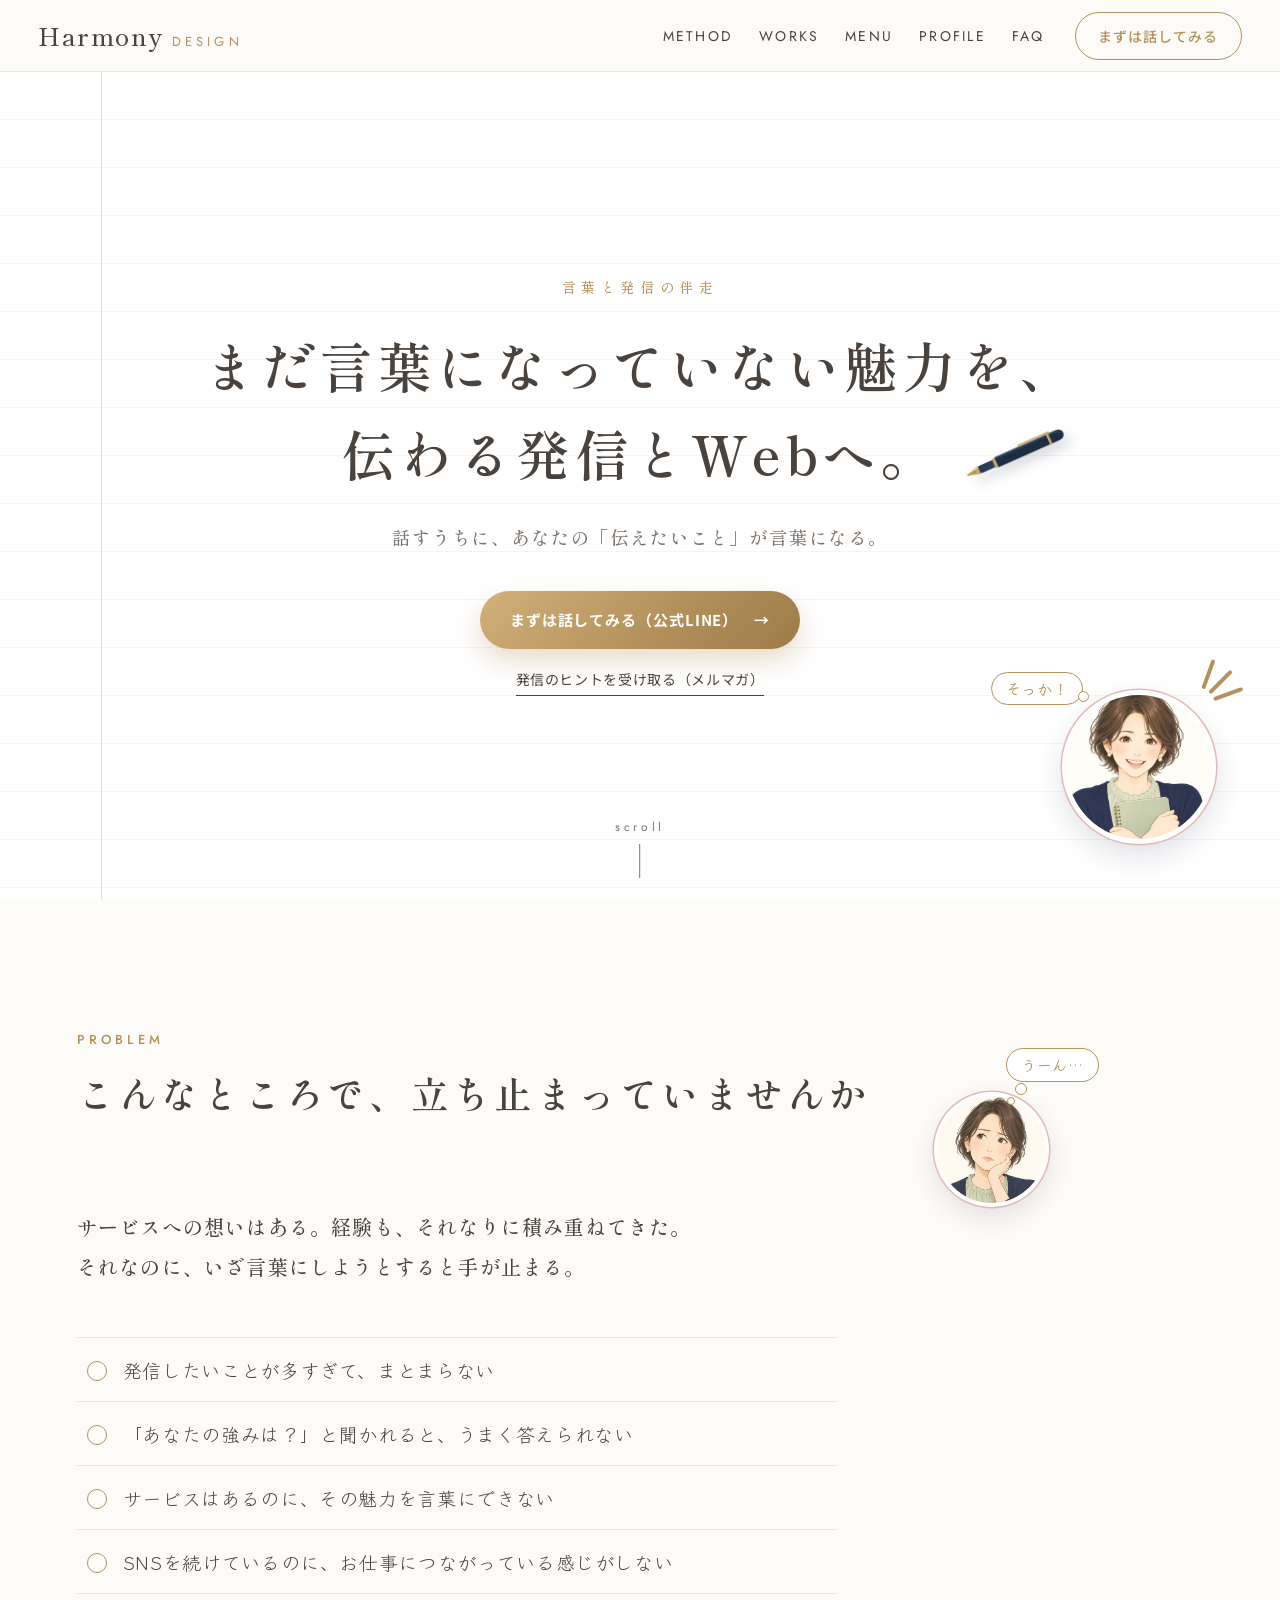
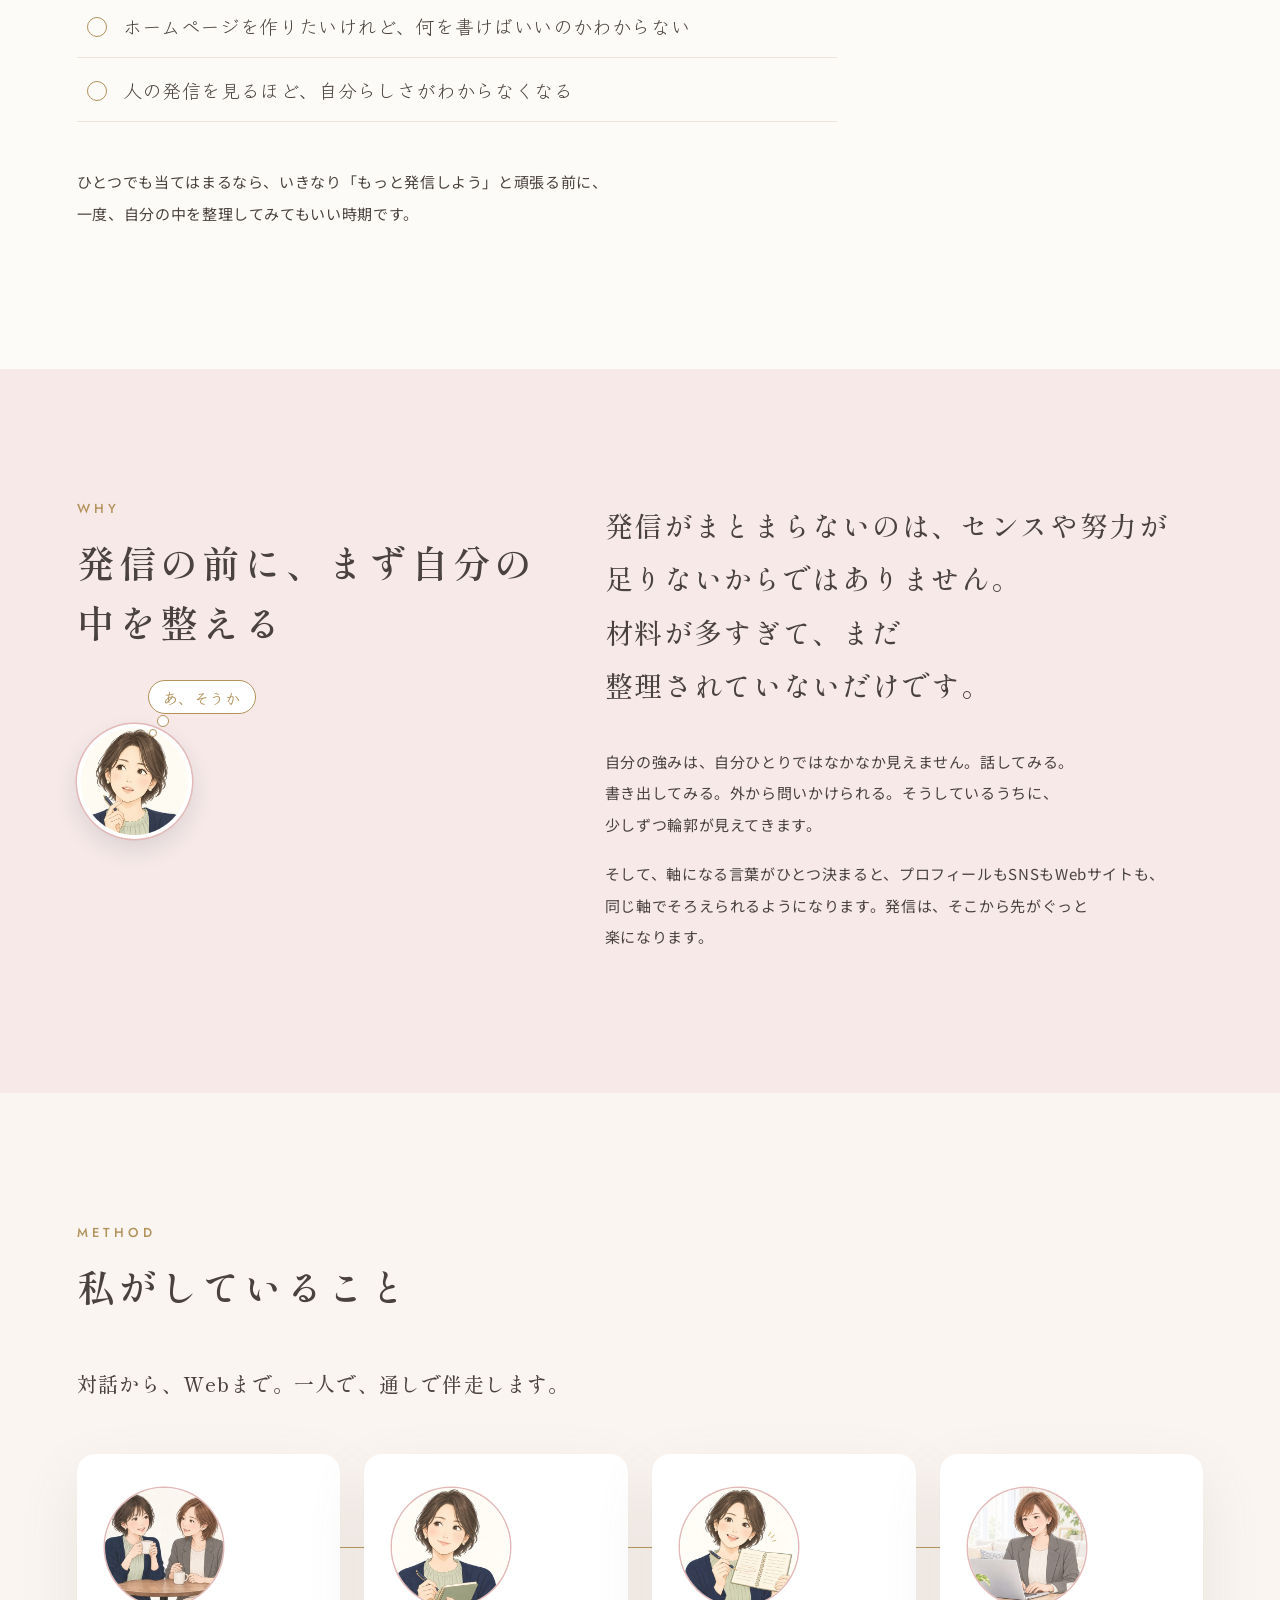
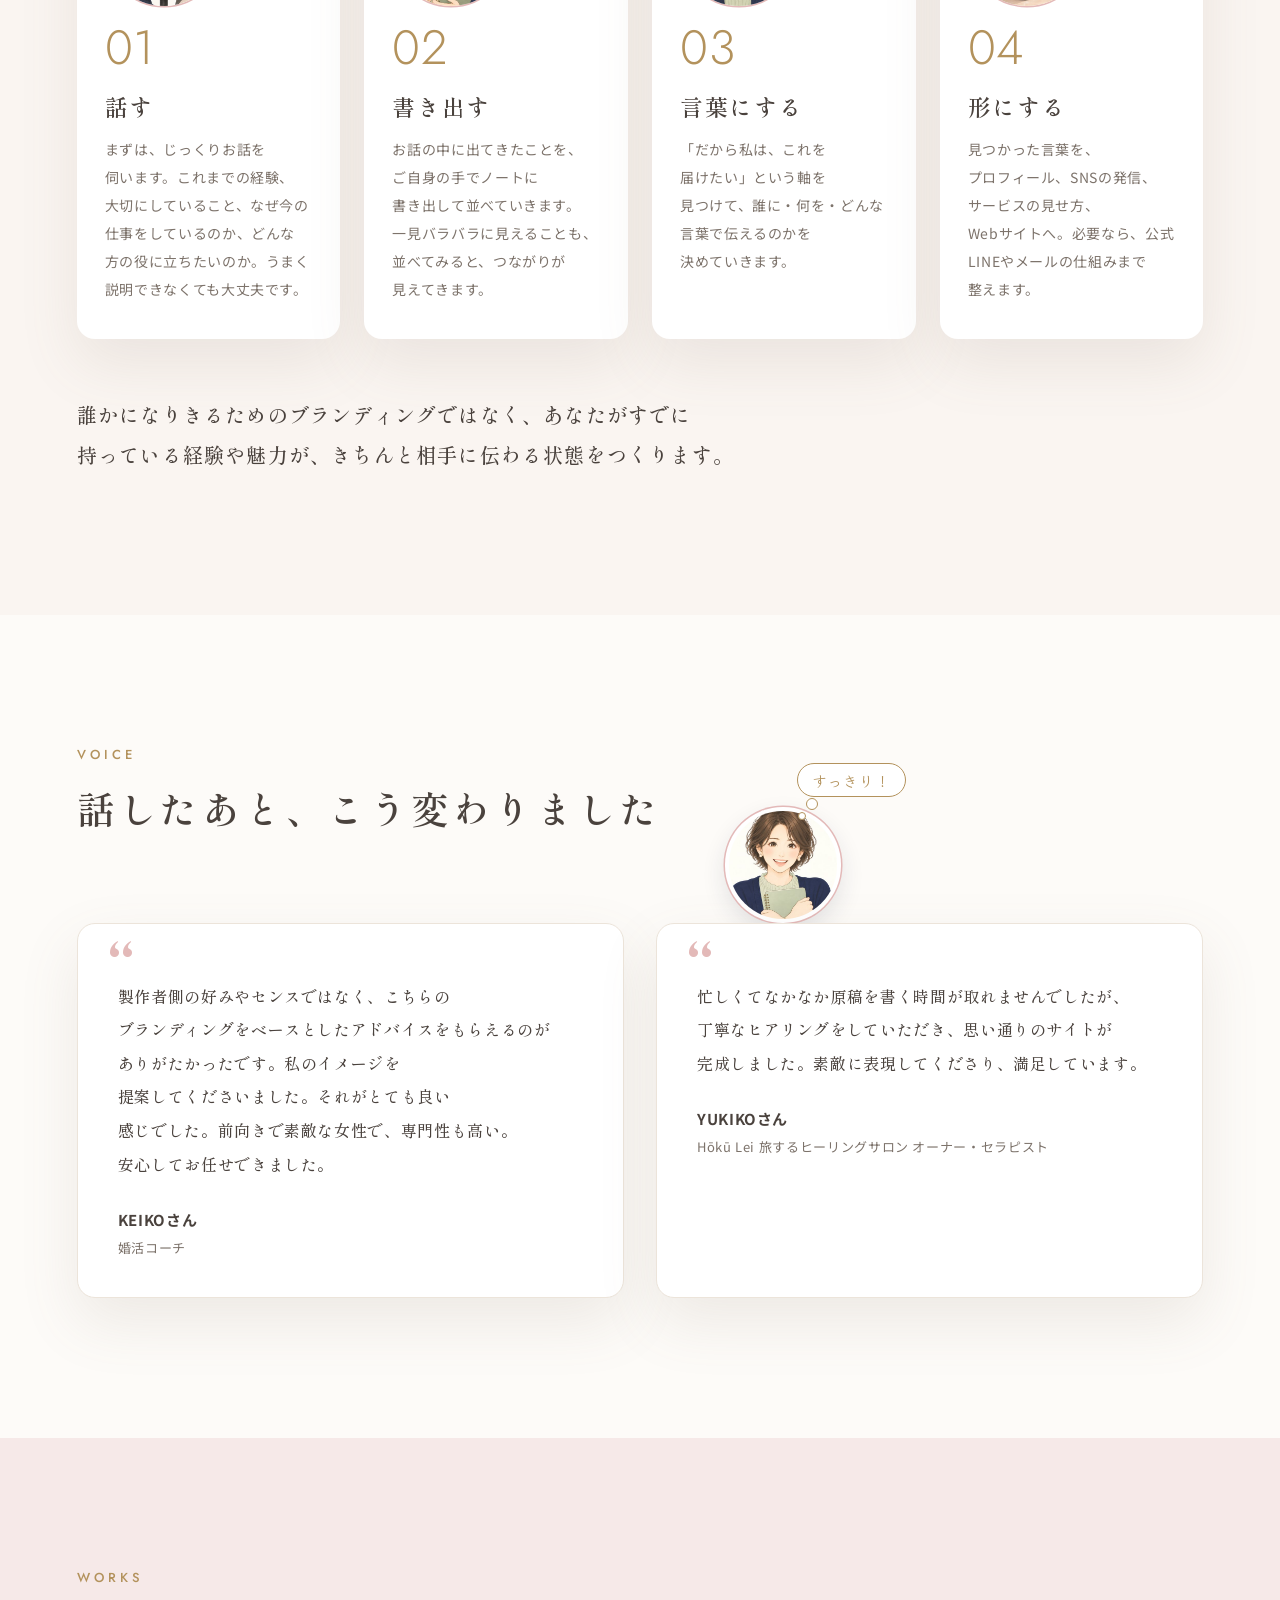
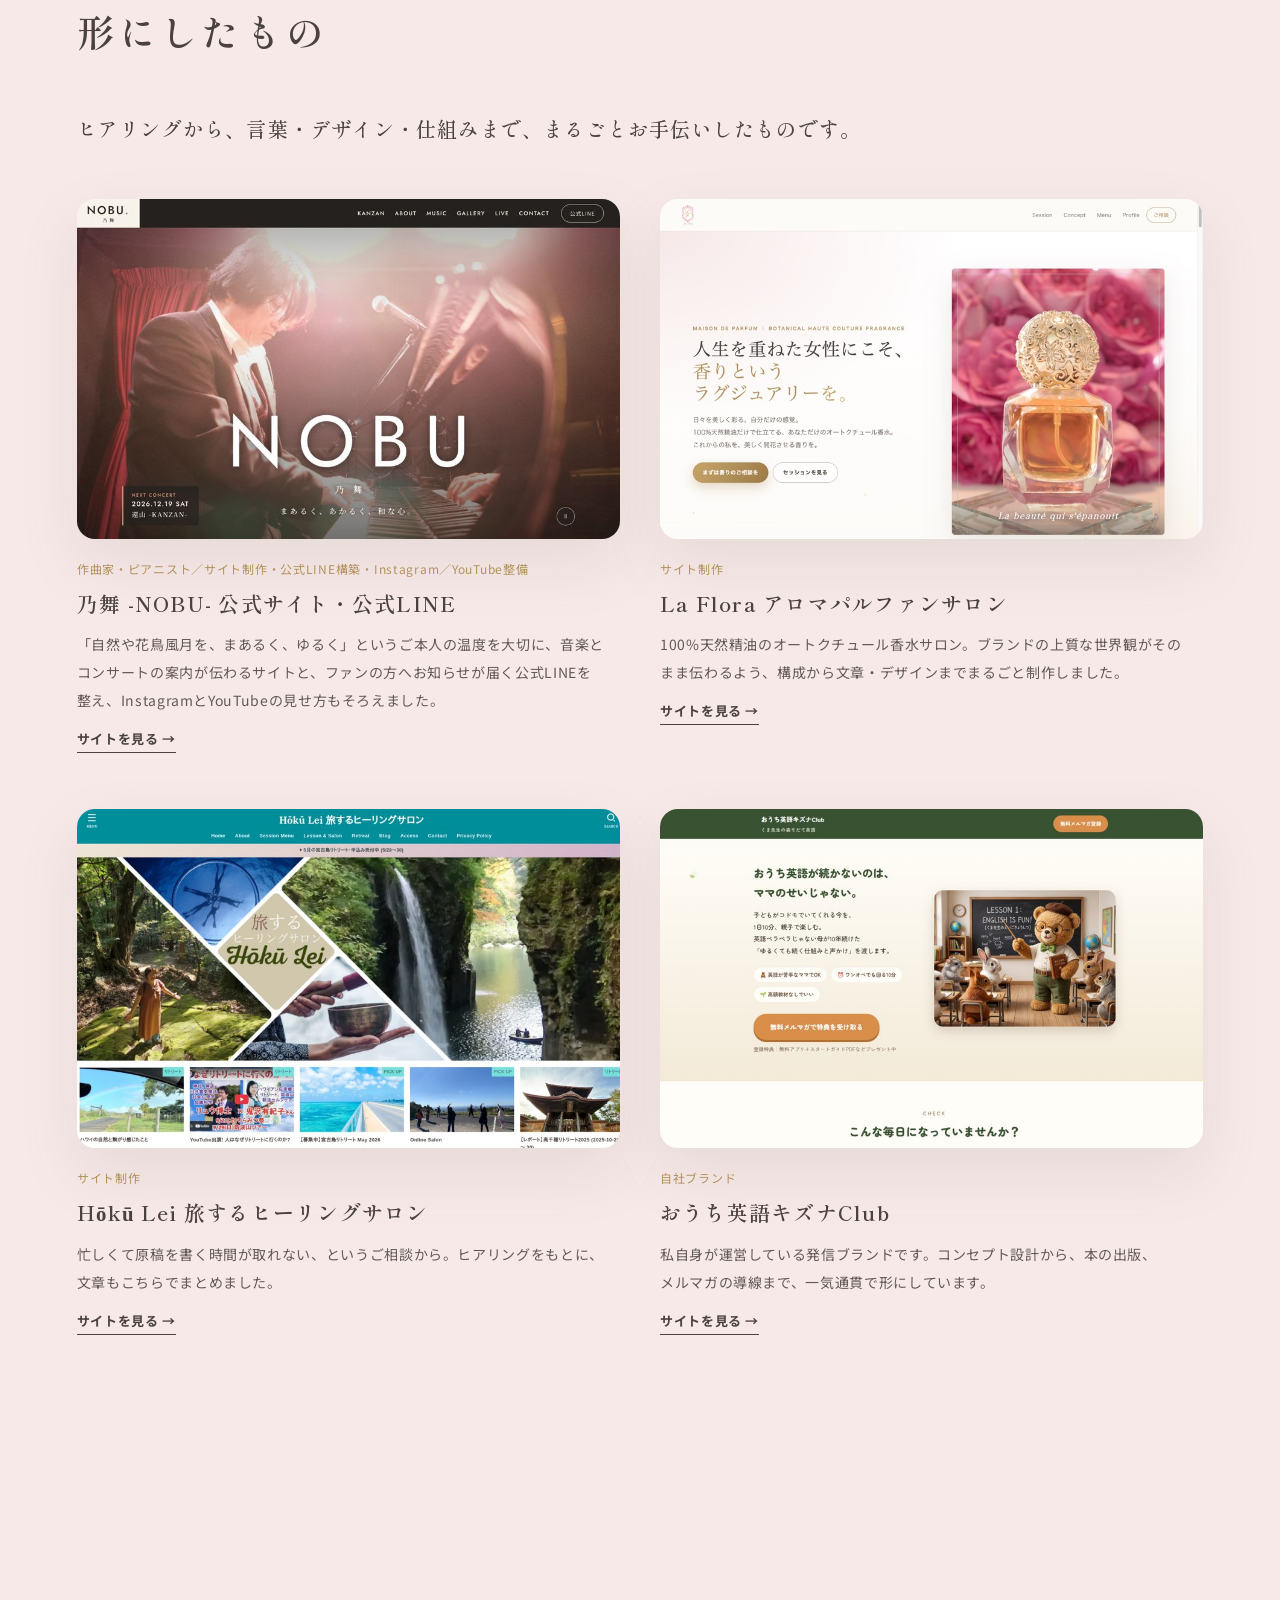
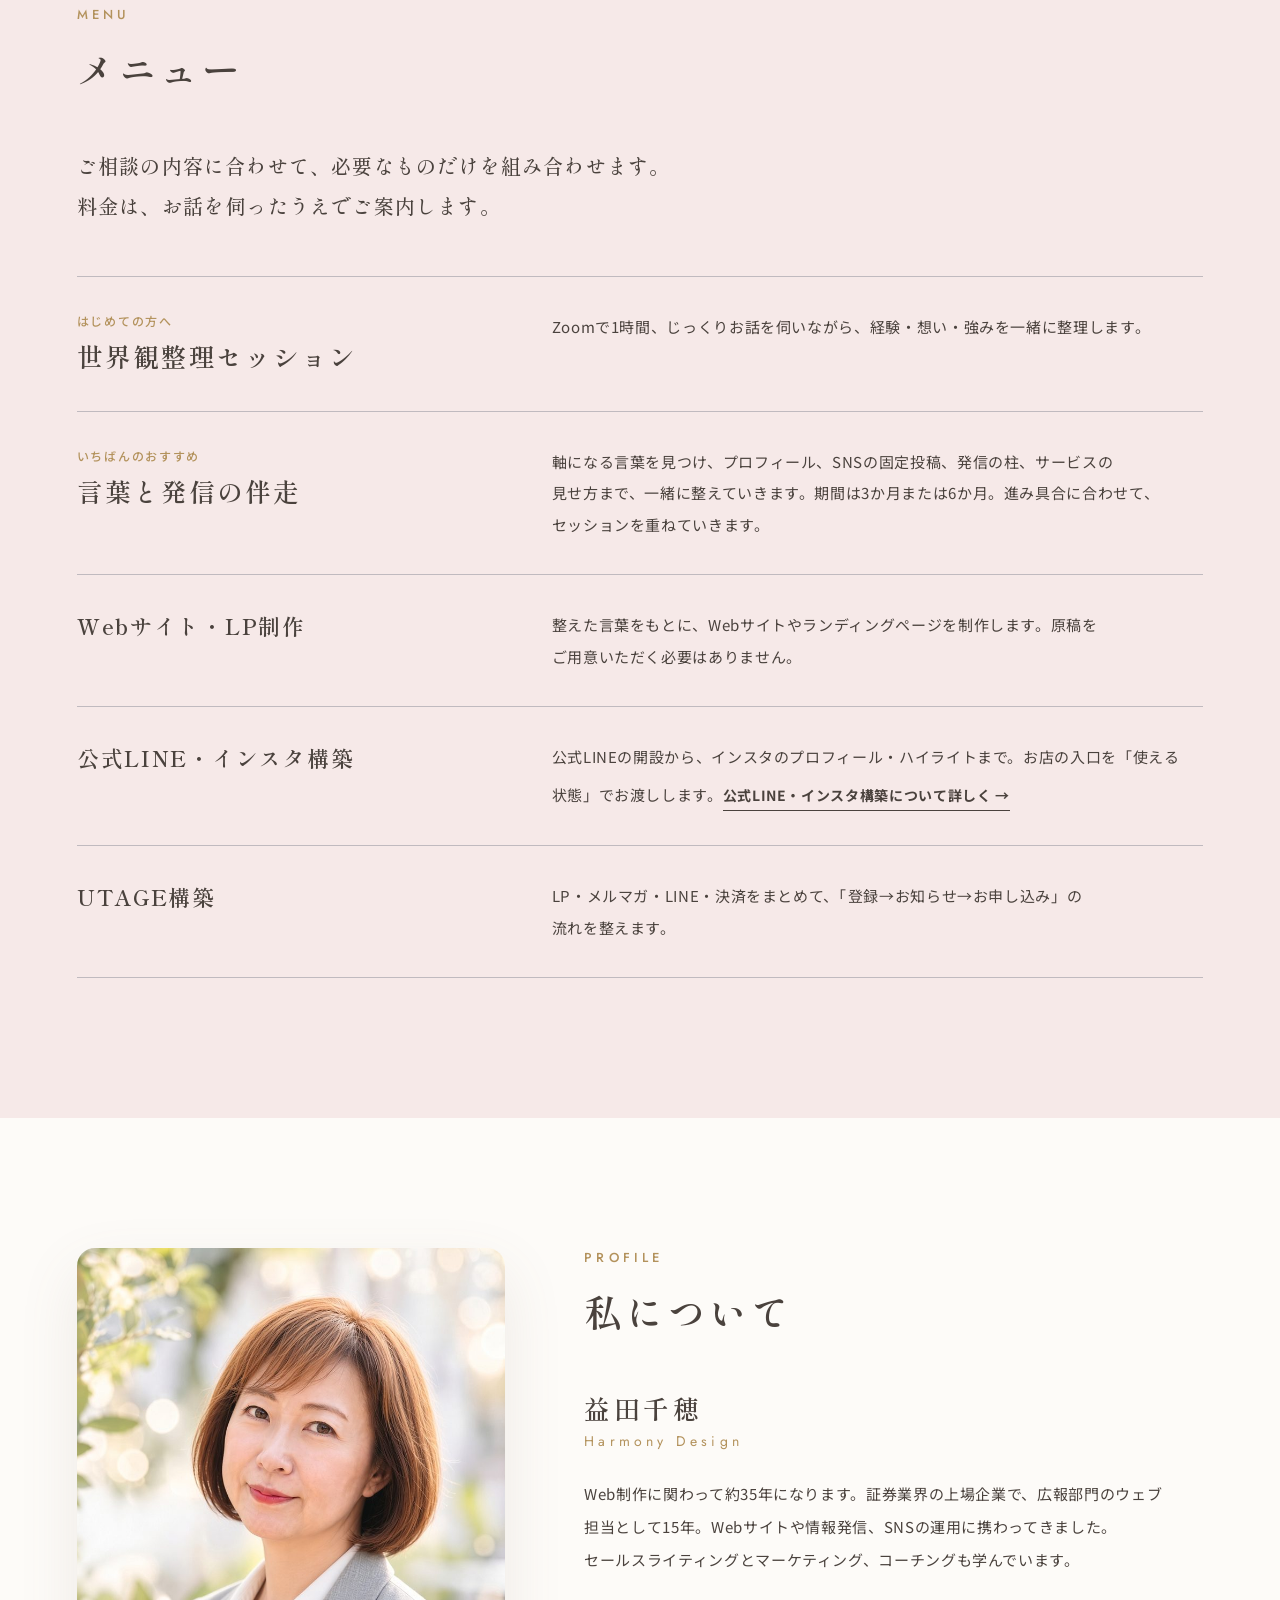
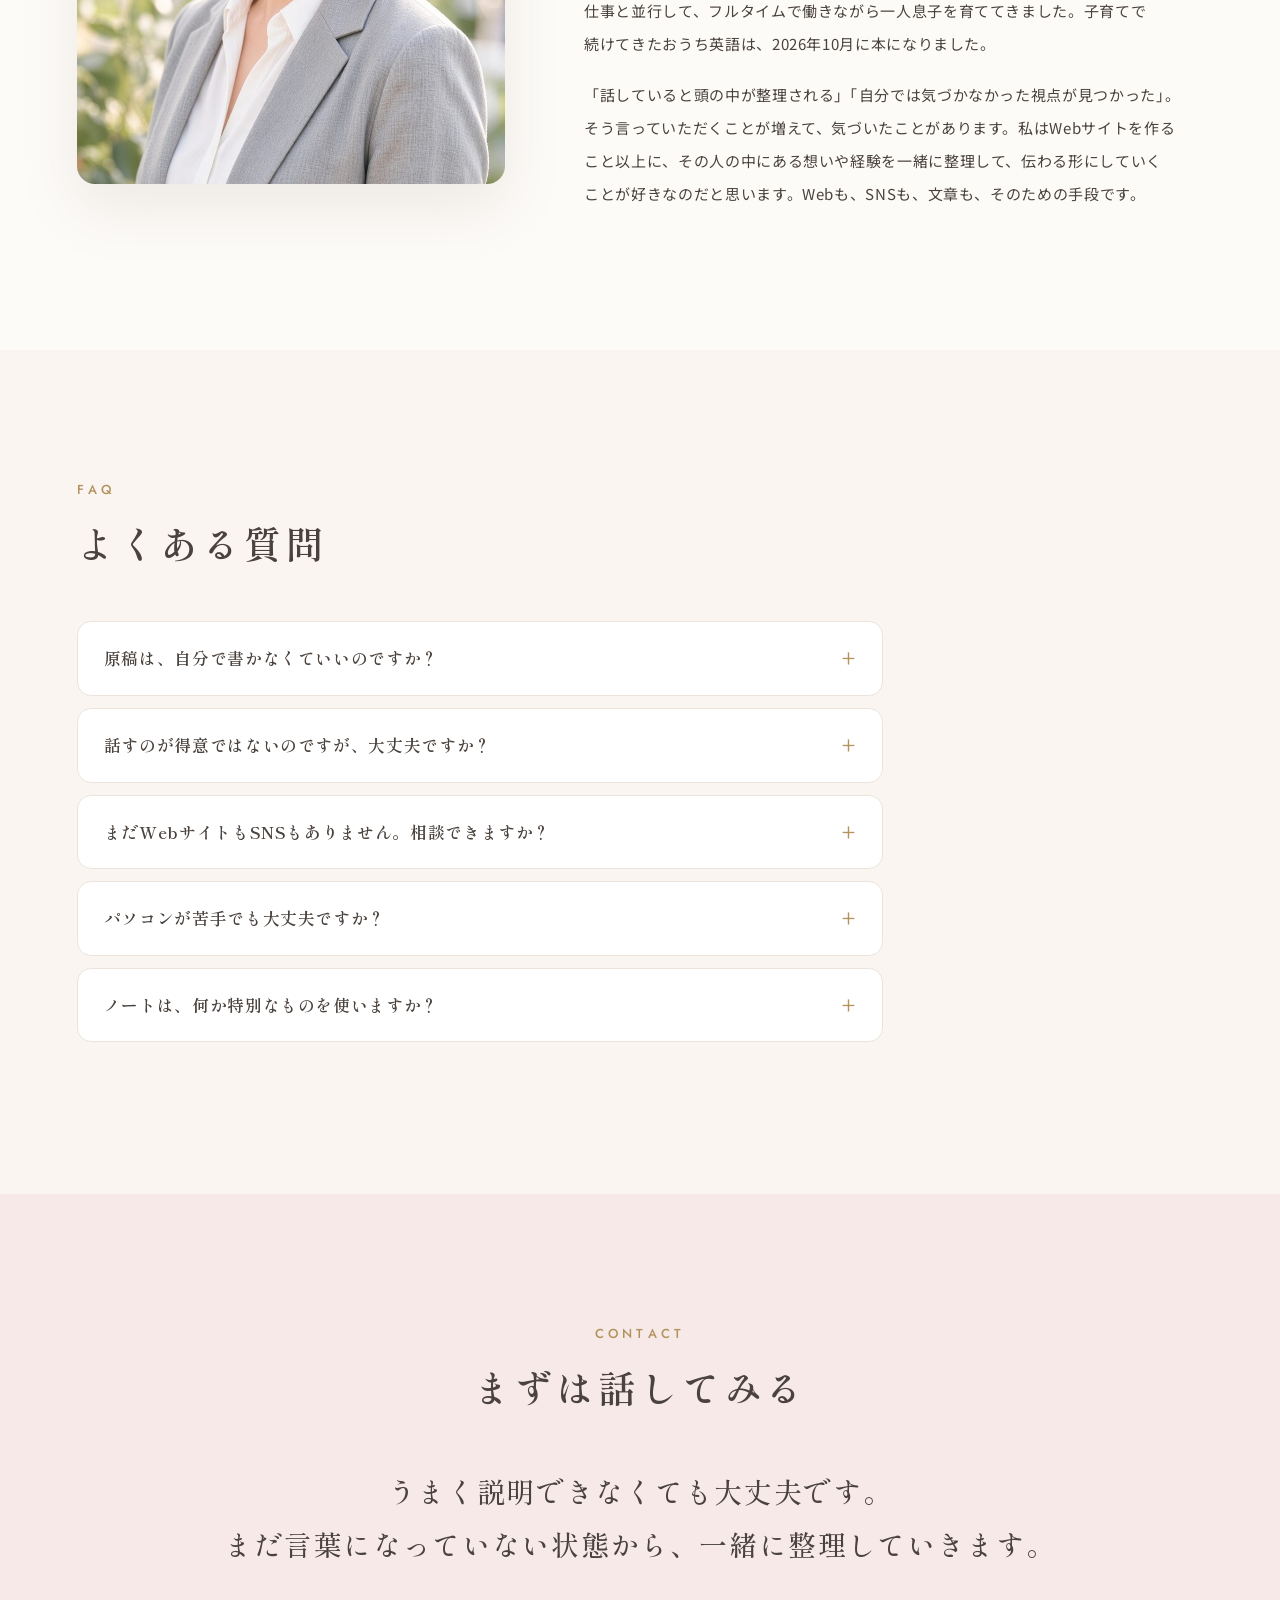
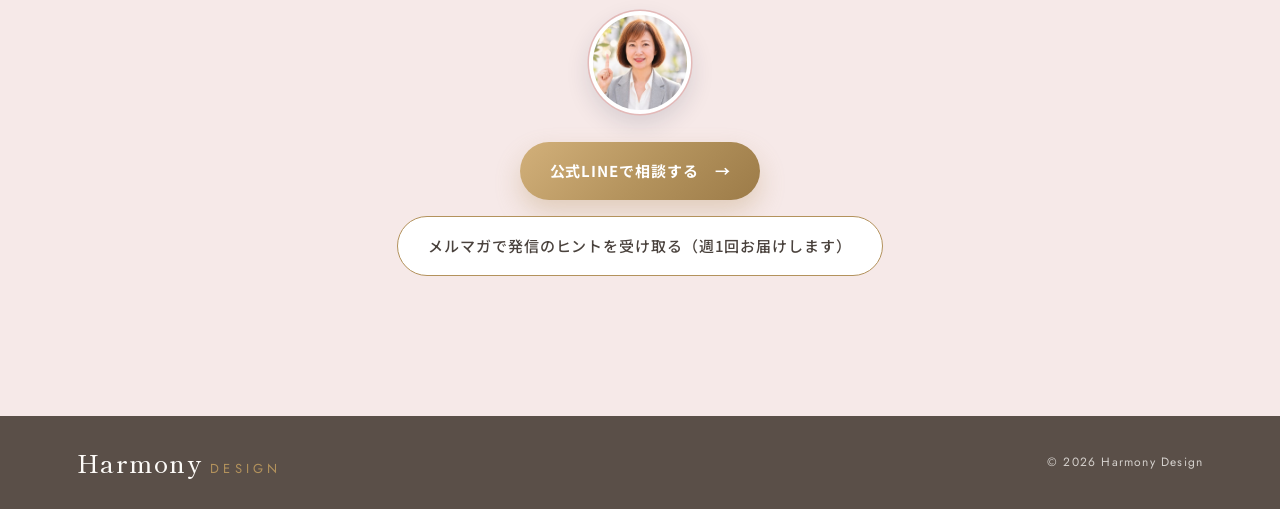
==== index.html @ c0e70e4e "「原稿は書かなくて大丈夫」を強みとして追加、医療の一文を削除、トップのメニュー表記を公式LINE・インスタ構築に Co-Authored-By: Claude Opus 5.5 <noreply@an" ====
<!doctype html>
<html lang="ja">
<head>
  <meta charset="utf-8">
  <meta name="viewport" content="width=device-width, initial-scale=1">
  <meta name="theme-color" content="#1f2d44">
  <title>Harmony Design｜まだ言葉になっていない魅力を、伝わる発信とWebへ。</title>
  <meta name="description" content="女性の個人事業主のための、言葉と発信の伴走。対話とノートで経験や想いを整理し、プロフィール・SNS・Webサイトまで、伝わる形に整えます。">
  <meta property="og:title" content="Harmony Design｜まだ言葉になっていない魅力を、伝わる発信とWebへ。">
  <meta property="og:description" content="女性の個人事業主のための、言葉と発信の伴走。対話とノートで経験や想いを整理し、プロフィール・SNS・Webサイトまで、伝わる形に整えます。">
  <meta property="og:type" content="website">
  <link rel="preconnect" href="https://fonts.googleapis.com">
  <link rel="preconnect" href="https://fonts.gstatic.com" crossorigin>
  <link rel="stylesheet" href="https://fonts.googleapis.com/css2?family=Jost:wght@300;400;500&family=Shippori+Mincho:wght@500;600&family=Klee+One:wght@400;600&family=Noto+Sans+JP:wght@400;500;700&display=swap">
  <link rel="stylesheet" href="style.css?v=20261118soft2f">
  <script>document.documentElement.classList.add('js')</script>
  <script src="site.js?v=20261118soft2f" defer></script>
</head>
<body>
  <a class="skip-link" href="#main">本文へ移動</a>

  <header class="header">
    <a class="logo" href="#" aria-label="Harmony Design トップへ"><span class="logo-main">Harmony</span><span class="logo-sub">Design</span></a>
    <nav class="nav" aria-label="メインナビゲーション">
      <a href="#method">METHOD</a><a href="#works">WORKS</a><a href="#menu">MENU</a><a href="#profile">PROFILE</a><a href="#faq">FAQ</a>
    </nav>
    <a class="header-cta" href="https://lin.ee/rEQQALw" target="_blank" rel="noopener noreferrer">まずは話してみる</a>
  </header>

  <main id="main">
    <!-- 1. トップ：散らばった言葉が、1行に整う -->
    <section class="hero" id="hero" aria-labelledby="hero-title">
      <div class="hero-stage">
        <div class="hero-paper" aria-hidden="true"></div>
        <ul class="scatter" aria-hidden="true">
          <li style="--x:-27;--y:-24;--r:-6;--mx:-12;--my:-24;--d:0"><span class="bub">私の強みって、何だろう</span></li>
          <li style="--x:25;--y:-28;--r:5;--mx:12;--my:-12;--d:1"><span class="bub">何を発信すればいいの？</span></li>
          <li style="--x:-24;--y:18;--r:4;--mx:-6;--my:12;--d:2"><span class="bub">ホームページに、何を書けばいい？</span></li>
          <li style="--x:22;--y:26;--r:-4;--mx:2;--my:24;--d:3"><span class="bub">やりたいことが多すぎて、まとまらない</span></li>
          <li style="--x:-2;--y:-40;--r:-2;--mx:0;--my:-36;--d:4"><span class="bub">経験はあるのに、うまく言葉にできない</span></li>
          <li style="--x:-2;--y:38;--r:3;--mx:16;--my:35;--d:5"><span class="bub">私らしさって？</span></li>
        </ul>
        <div class="hero-copy">
          <p class="hero-eyebrow">言葉と発信の伴走</p>
          <h1 id="hero-title"><span><span class="nb">まだ言葉に</span><span class="nb">なっていない魅力を、</span></span><span>伝わる発信とWebへ。</span></h1>
          <p class="hero-sub"><span class="nb">話すうちに、</span><span class="nb">あなたの「伝えたいこと」が言葉になる。</span></p>
          <div class="hero-buttons">
            <a class="btn btn-navy" href="https://lin.ee/rEQQALw" target="_blank" rel="noopener noreferrer">まずは話してみる（公式LINE）<span aria-hidden="true">→</span></a>
            <a class="text-link" href="https://ml.chiho-m.workers.dev/signup?list=harmony&amp;source=site" target="_blank" rel="noopener noreferrer">発信のヒントを受け取る（メルマガ）</a>
          </div>
        </div>
        <svg class="pen" viewBox="0 0 220 40" aria-hidden="true" focusable="false">
          <path d="M1 20 L30 11 Q34 20 30 29 Z" fill="#c9a96a"/>
          <path d="M1 20 L30 11 L30 15 Z" fill="#e3cc98"/>
          <line x1="4" y1="20" x2="22" y2="20" stroke="#8a6d38" stroke-width="1.2"/>
          <circle cx="20" cy="20" r="1.6" fill="#8a6d38"/>
          <rect x="30" y="12" width="34" height="16" rx="3" fill="#2b3c58"/>
          <rect x="62" y="10" width="6" height="20" fill="#c9a96a"/>
          <path d="M68 9 H200 Q216 9 216 20 Q216 31 200 31 H68 Z" fill="#1f2d44"/>
          <path d="M72 12 H198 Q208 12 210 17" stroke="#3d5276" stroke-width="2" fill="none" stroke-linecap="round"/>
          <rect x="120" y="5" width="70" height="4" rx="2" fill="#c9a96a"/>
          <rect x="182" y="9" width="5" height="22" fill="#c9a96a"/>
        </svg>
        <figure class="hero-person" aria-hidden="true"><img class="hp-worry" src="img/problem-woman.jpg" alt="" width="420" height="420"><img class="hp-ah" src="img/joy-woman.jpg" alt="" width="420" height="420"><svg class="hp-spark" viewBox="0 0 50 50"><path d="M15 44.5 L35.7 37 M11.3 38.7 L26.9 23.1 M5.5 35 L13 14.3" /></svg><span class="hp-bubble">そっか！</span></figure>
        <p class="hero-scroll" aria-hidden="true">scroll</p>
      </div>
    </section>

    <!-- 2. お悩み -->
    <section class="block tone-ivory problem" id="problem" aria-labelledby="problem-title">
      <div class="inner">
        <div class="icon-head">
  <h2 class="big-title js-title" id="problem-title" data-ja="こんなところで、立ち止まっていませんか">PROBLEM</h2>
          <div class="face-icon reveal" aria-hidden="true"><span class="face-bubble">うーん…</span><figure class="face-circle"><img src="img/problem-woman.jpg" alt="" width="420" height="420" loading="lazy"></figure></div>
        </div>
        <p class="lead reveal">サービスへの想いはある。経験も、それなりに積み重ねてきた。<br>それなのに、いざ言葉にしようとすると手が止まる。</p>
        <ul class="note-list reveal">
          <li>発信したいことが多すぎて、まとまらない</li>
          <li>「あなたの強みは？」と聞かれると、うまく答えられない</li>
          <li><span><span class="nb">サービスはあるのに、</span><span class="nb">その魅力を言葉にできない</span></span></li>
          <li>SNSを続けているのに、お仕事につながっている感じがしない</li>
          <li>ホームページを作りたいけれど、何を書けばいいのかわからない</li>
          <li>人の発信を見るほど、自分らしさがわからなくなる</li>
        </ul>
        <p class="body reveal">ひとつでも当てはまるなら、いきなり「もっと発信しよう」と頑張る前に、一度、自分の中を整理してみてもいい時期です。</p>
      </div>
    </section>

    <!-- 3. 真の課題 -->
    <section class="block tone-navy why" id="why" aria-labelledby="why-title">
      <div class="inner why-grid">
        <div class="why-head">
          <h2 class="big-title js-title" id="why-title" data-ja="発信の前に、まず自分の中を整える">WHY</h2>
          <div class="face-icon face-icon-why reveal" aria-hidden="true"><span class="face-bubble">あ、そうか</span><figure class="face-circle"><img src="img/why-woman.jpg" alt="" width="420" height="420" loading="lazy"></figure></div>
        </div>
        <div class="why-text">
          <p class="statement reveal">発信がまとまらないのは、センスや努力が足りないからではありません。<br>材料が多すぎて、まだ整理されていないだけです。</p>
          <p class="body reveal">自分の強みは、自分ひとりではなかなか見えません。話してみる。書き出してみる。外から問いかけられる。そうしているうちに、少しずつ輪郭が見えてきます。</p>
          <p class="body reveal">そして、軸になる言葉がひとつ決まると、プロフィールもSNSもWebサイトも、同じ軸でそろえられるようになります。発信は、そこから先がぐっと楽になります。</p>
        </div>
      </div>
    </section>

    <!-- 4. 私がしていること -->
    <section class="block tone-greige method" id="method" aria-labelledby="method-title">
      <div class="inner">
        <h2 class="big-title js-title" id="method-title" data-ja="私がしていること">METHOD</h2>
        <p class="lead reveal">対話から、Webまで。一人で、通しで伴走します。</p>
        <ol class="steps">
          <li class="step reveal"><figure class="step-img"><img src="img/step-talk.jpg" alt="カフェで向かい合って話す二人の女性" width="420" height="420" loading="lazy"></figure><span class="step-num">01</span><h3>話す</h3><p>まずは、じっくりお話を伺います。これまでの経験、大切にしていること、<span class="nb">なぜ</span>今の仕事をしているのか、どんな方の役に立ちたいのか。うまく説明できなくても大丈夫です。</p></li>
          <li class="step reveal"><figure class="step-img"><img src="img/step-write.jpg" alt="ノートを手にほほえむ女性" width="420" height="420" loading="lazy"></figure><span class="step-num">02</span><h3>書き出す</h3><p>お話の中に出てきたことを、ご自身の手でノートに書き出して並べていきます。一見バラバラに見えることも、並べてみると、つながりが見えてきます。</p></li>
          <li class="step reveal"><figure class="step-img"><img src="img/step-word.jpg" alt="ノートの言葉に丸をつけて見せる女性" width="420" height="420" loading="lazy"></figure><span class="step-num">03</span><h3>言葉にする</h3><p>「だから私は、これを届けたい」という軸を見つけて、誰に・何を・どんな言葉で伝えるのかを決めていきます。</p></li>
          <li class="step reveal"><figure class="step-img"><img src="img/step-make-illust.jpg" alt="ノートパソコンで作業する益田千穂" width="420" height="420" loading="lazy"></figure><span class="step-num">04</span><h3>形にする</h3><p>見つかった言葉を、プロフィール、SNSの発信、サービスの見せ方、Webサイトへ。必要なら、公式LINEやメールの仕組みまで整えます。</p></li>
        </ol>
        <p class="closing reveal">誰かになりきるためのブランディングではなく、あなたがすでに持っている経験や魅力が、きちんと相手に伝わる状態をつくります。</p>
      </div>
    </section>

    <!-- 5. お客様の声 -->
    <section class="block tone-ivory voice" id="voice" aria-labelledby="voice-title">
      <div class="inner">
        <div class="icon-head">
          <h2 class="big-title js-title" id="voice-title" data-ja="話したあと、こう変わりました">VOICE</h2>
          <div class="face-icon reveal" aria-hidden="true"><span class="face-bubble">すっきり！</span><figure class="face-circle"><img src="img/joy-woman.jpg" alt="" width="420" height="420" loading="lazy"></figure></div>
        </div>
        <div class="voices">
          <figure class="voice-card reveal">
            <blockquote><p>製作者側の好みやセンスではなく、こちらのブランディングをベースとしたアドバイスをもらえるのがありがたかったです。私のイメージを提案してくださいました。それがとても良い感じでした。前向きで素敵な女性で、専門性も高い。安心してお任せできました。</p></blockquote>
            <figcaption>KEIKOさん<span>婚活コーチ</span></figcaption>
          </figure>
          <figure class="voice-card reveal">
            <blockquote><p>忙しくてなかなか原稿を書く時間が取れませんでしたが、丁寧なヒアリングをしていただき、思い通りのサイトが完成しました。素敵に表現してくださり、満足しています。</p></blockquote>
            <figcaption>YUKIKOさん<span>Hōkū Lei 旅するヒーリングサロン オーナー・セラピスト</span></figcaption>
          </figure>
        </div>
      </div>
    </section>

    <!-- 6. 実績 -->
    <section class="block tone-navy works" id="works" aria-labelledby="works-title">
      <div class="inner">
        <h2 class="big-title js-title" id="works-title" data-ja="形にしたもの">WORKS</h2>
        <p class="lead reveal">ヒアリングから、言葉・デザイン・仕組みまで、まるごとお手伝いしたものです。</p>
        <div class="works-grid">
          <article class="work reveal"><a href="https://nobu-musicland.com/" target="_blank" rel="noopener noreferrer"><figure><img src="works/nobu.jpg" alt="乃舞 -NOBU- 公式サイトのトップページ" loading="lazy" width="900" height="563"></figure><p class="work-cat">作曲家・ピアニスト／サイト制作・公式LINE構築・Instagram／YouTube整備</p><h3>乃舞 -NOBU- 公式サイト・公式LINE</h3><p class="work-text">「自然や花鳥風月を、まあるく、ゆるく」というご本人の温度を大切に、音楽とコンサートの案内が伝わるサイトと、ファンの方へお知らせが届く公式LINEを整え、InstagramとYouTubeの見せ方もそろえました。</p><span class="work-link">サイトを見る →</span></a></article>
          <article class="work reveal"><a href="https://la-flora.pink/" target="_blank" rel="noopener noreferrer"><figure><img src="works/laflora.jpg" alt="La Flora アロマパルファンサロンのサイト" loading="lazy" width="900" height="563"></figure><p class="work-cat">サイト制作</p><h3>La Flora アロマパルファンサロン</h3><p class="work-text">100%天然精油のオートクチュール香水サロン。ブランドの上質な世界観がそのまま伝わるよう、構成から文章・デザインまでまるごと制作しました。</p><span class="work-link">サイトを見る →</span></a></article>
          <article class="work reveal"><a href="https://www.hokuleiyukiko.com/" target="_blank" rel="noopener noreferrer"><figure><img src="works/hokulei.jpg" alt="Hōkū Lei 旅するヒーリングサロンのサイト" loading="lazy" width="900" height="563"></figure><p class="work-cat">サイト制作</p><h3>Hōkū Lei 旅するヒーリングサロン</h3><p class="work-text">忙しくて原稿を書く時間が取れない、というご相談から。ヒアリングをもとに、文章もこちらでまとめました。</p><span class="work-link">サイトを見る →</span></a></article>
          <article class="work reveal"><a href="https://ouchi-english.jp/" target="_blank" rel="noopener noreferrer"><figure><img src="works/kizuna.jpg" alt="おうち英語キズナClubのサイト" loading="lazy" width="900" height="563"></figure><p class="work-cat">自社ブランド</p><h3>おうち英語キズナClub</h3><p class="work-text">私自身が運営している発信ブランドです。コンセプト設計から、本の出版、メルマガの導線まで、一気通貫で形にしています。</p><span class="work-link">サイトを見る →</span></a></article>
        </div>
      </div>
    </section>

    <!-- 7. メニュー -->
    <section class="block tone-sage menu" id="menu" aria-labelledby="menu-title">
      <div class="inner">
        <h2 class="big-title js-title" id="menu-title" data-ja="メニュー">MENU</h2>
        <p class="lead reveal">ご相談の内容に合わせて、必要なものだけを組み合わせます。<br>料金は、お話を伺ったうえでご案内します。</p>
        <dl class="menu-list">
          <div class="menu-item menu-main reveal"><dt><span class="menu-tag">はじめての方へ</span>世界観整理セッション</dt><dd>Zoomで1時間、じっくりお話を伺いながら、経験・想い・強みを一緒に整理します。</dd></div>
          <div class="menu-item menu-main reveal"><dt><span class="menu-tag">いちばんのおすすめ</span>言葉と発信の伴走</dt><dd>軸になる言葉を見つけ、プロフィール、SNSの固定投稿、発信の柱、サービスの見せ方まで、一緒に整えていきます。期間は3か月または6か月。進み具合に合わせて、セッションを重ねていきます。</dd></div>
          <div class="menu-item reveal"><dt>Webサイト・LP制作</dt><dd>整えた言葉をもとに、Webサイトやランディングページを制作します。原稿をご用意いただく必要はありません。</dd></div>
          <div class="menu-item reveal"><dt>公式LINE・インスタ構築</dt><dd>公式LINEの開設から、インスタのプロフィール・ハイライトまで。お店の入口を「使える状態」でお渡しします。<a href="line-setup/">公式LINE・インスタ構築について詳しく →</a></dd></div>
          <div class="menu-item reveal"><dt>UTAGE構築</dt><dd>LP・メルマガ・LINE・決済をまとめて、「登録→お知らせ→お申し込み」の流れを整えます。</dd></div>
        </dl>
      </div>
    </section>

    <!-- 8. プロフィール -->
    <section class="block tone-ivory profile" id="profile" aria-labelledby="profile-title">
      <div class="inner profile-grid">
        <figure class="profile-photo reveal"><img src="img/profile.jpg" alt="益田千穂" loading="lazy" width="1000" height="1000"></figure>
        <div class="profile-text">
          <h2 class="big-title js-title" id="profile-title" data-ja="私について">PROFILE</h2>
          <p class="profile-name reveal">益田千穂<span>Harmony Design</span></p>
          <div class="reveal">
            <p>Web制作に関わって約35年になります。証券業界の上場企業で、広報部門のウェブ<span class="nb">担当として</span>15年。Webサイトや情報発信、SNSの運用に携わってきました。セールスライティングとマーケティング、コーチングも学んでいます。</p>
            <p>仕事と並行して、フルタイムで働きながら一人息子を育ててきました。子育てで続けてきたおうち英語は、2026年10月に本になりました。</p>
            <p>「話していると頭の中が整理される」「自分では気づかなかった視点が見つかった」。そう言っていただくことが増えて、気づいたことがあります。私はWebサイトを作ること以上に、その人の中にある想いや経験を一緒に整理して、伝わる形にしていくことが好きなのだと思います。Webも、SNSも、文章も、そのための手段です。</p>
          </div>
        </div>
      </div>
    </section>

    <!-- 9. FAQ -->
    <section class="block tone-greige faq" id="faq" aria-labelledby="faq-title">
      <div class="inner faq-inner">
        <h2 class="big-title js-title" id="faq-title" data-ja="よくある質問">FAQ</h2>
        <div class="faq-list reveal">
          <details><summary>原稿は、自分で書かなくていいのですか？</summary><p>はい、大丈夫です。お話を伺いながら、私が言葉にまとめます。「書くのが苦手」という方にこそ喜ばれています。</p></details>
          <details><summary>話すのが得意ではないのですが、大丈夫ですか？</summary><p>大丈夫です。順番どおりに話せなくてもかまいません。私から問いかけながら、一緒に整理していきます。</p></details>
          <details><summary>まだWebサイトもSNSもありません。相談できますか？</summary><p>はい。どこから始めるかを決めるところから、一緒に考えます。</p></details>
          <details><summary>パソコンが苦手でも大丈夫ですか？</summary><p>はい。Zoomでお話しいただければ進められます。操作が必要なときは、画面を共有しながらご一緒します。</p></details>
          <details><summary>ノートは、何か特別なものを使いますか？</summary><p>いいえ。お手持ちのノートで大丈夫です。セッションでは、話しながらご自身の手で書き出していただきます。自分の手で書いた言葉は、あとから読み返しても自分のものとして残ります。</p></details>
        </div>
      </div>
    </section>

    <!-- 10. CTA -->
    <section class="block tone-navy contact" id="contact" aria-labelledby="contact-title">
      <div class="inner contact-inner">
        <h2 class="big-title js-title" id="contact-title" data-ja="まずは話してみる">CONTACT</h2>
        <p class="statement reveal">うまく説明できなくても大丈夫です。<br>まだ言葉になっていない状態から、一緒に整理していきます。</p>
        <figure class="hero-face contact-face reveal"><img src="img/hero-chiho.jpg" alt="人差し指を立てて笑顔の益田千穂" width="420" height="420" loading="lazy"></figure>
        <div class="contact-buttons reveal">
          <a class="btn btn-ivory" href="https://lin.ee/rEQQALw" target="_blank" rel="noopener noreferrer">公式LINEで相談する <span aria-hidden="true">→</span></a>
          <a class="btn btn-outline" href="https://ml.chiho-m.workers.dev/signup?list=harmony&amp;source=site" target="_blank" rel="noopener noreferrer">メルマガで発信のヒントを受け取る（週1回お届けします）</a>
        </div>
      </div>
    </section>
  </main>

  <footer class="footer">
    <a class="logo logo-footer" href="#"><span class="logo-main">Harmony</span><span class="logo-sub">Design</span></a>
    <small>© 2026 Harmony Design</small>
  </footer>
  <div class="mobile-cta"><a href="https://lin.ee/rEQQALw" target="_blank" rel="noopener noreferrer">まずは話してみる（公式LINE）</a></div>
</body>
</html>
---- style.css ----
:root{
  /* 2026-11 やわらかトーン: 地=ほぼ白／文字=深いグレージュ／面=淡いピンク／差し色=ゴールド */
  --ivory:#fdfbf8;--paper:#ffffff;--greige:#faf5f1;--sage:#f6e9e8;--sage-deep:#b3925c;--sage-light:#e3b9b8;
  --navy:#4a423d;--navy-2:#5a4f48;--ink:#4a423d;--muted:#7d736b;--line:#ece4da;--gold:#b3925c;
  --blush:#f6e9e8;--pink:#e3b9b8;--gold-grad:linear-gradient(135deg,#d2b07a 0%,#b3925c 55%,#9c7b48 100%);
  --shadow:0 24px 60px rgba(120,104,92,.12);--radius:18px;
  --en:'Jost',system-ui,sans-serif;--serif:'Shippori Mincho','Yu Mincho',serif;--hand:'Klee One','Yu Kyokasho',cursive;--sans:'Noto Sans JP','Hiragino Sans',sans-serif;
  --header:72px;--pad:max(6vw,calc((100vw - 1160px)/2))
}
*{box-sizing:border-box}
html{scroll-behavior:smooth;scroll-padding-top:var(--header)}
body{margin:0;background:var(--ivory);color:var(--ink);font:16px/2 var(--sans);letter-spacing:.04em;-webkit-font-smoothing:antialiased}
p,li,dd,dt,h3,summary,blockquote,figcaption{text-wrap:pretty}
h1,h2,h3,dt,summary,p,li,dd,blockquote,figcaption{word-break:auto-phrase}
.wb-js p,.wb-js li,.wb-js dd,.wb-js dt,.wb-js h3,.wb-js summary,.wb-js blockquote,.wb-js figcaption{word-break:keep-all;overflow-wrap:anywhere}
img{display:block;max-width:100%;height:auto}
a{color:inherit;text-decoration:none}
h1,h2,h3,p,figure,ul,ol,dl,dd,blockquote{margin:0}
ul,ol{padding:0;list-style:none}
a:focus-visible,button:focus-visible,summary:focus-visible{outline:3px solid var(--gold);outline-offset:4px}
.skip-link{position:fixed;top:-80px;left:12px;z-index:200;background:#fff;padding:10px 14px}
.skip-link:focus{top:12px}

/* header */
.header{position:sticky;top:0;z-index:50;height:var(--header);display:flex;align-items:center;gap:30px;padding:0 3vw;background:rgba(253,251,248,.9);backdrop-filter:blur(10px);border-bottom:1px solid var(--line)}
.logo{display:flex;align-items:baseline;gap:8px;color:var(--navy);line-height:1}
.logo-main{font:500 1.55rem/1 var(--serif);letter-spacing:.06em}
.logo-sub{font:400 .8125rem/1 var(--en);letter-spacing:.32em;text-transform:uppercase;color:var(--sage-deep)}
.nav{display:flex;gap:26px;margin-left:auto;font:400 .875rem/1 var(--en);letter-spacing:.16em;color:var(--navy)}
.nav a{padding:10px 0;position:relative}
.nav a:after{content:'';position:absolute;left:0;bottom:3px;width:0;height:1px;background:currentColor;transition:width .3s}
.nav a:hover:after{width:100%}
.header-cta{border:1px solid var(--gold);color:var(--gold);border-radius:999px;padding:9px 22px;font-size:.875rem;font-weight:500;letter-spacing:.08em;transition:background .3s,color .3s}
.header-cta:hover{background:var(--gold);color:#fff}

/* hero: scattered words gather into one line */
.hero{position:relative;background:var(--paper)}
.hero-stage{position:relative;height:calc(100svh - var(--header));min-height:560px;overflow:hidden;display:grid;place-items:center}
.hero-paper{position:absolute;inset:0;background:
  linear-gradient(90deg,transparent calc(8vw - 1px),rgba(227,185,184,.55) calc(8vw - 1px),rgba(227,185,184,.55) 8vw,transparent 8vw),
  repeating-linear-gradient(180deg,transparent 0 47px,rgba(179,146,92,.09) 47px 48px),var(--paper)}
.scatter{position:absolute;inset:0;--p:1}
.js .scatter{--p:0}
.scatter li{position:absolute;left:50%;top:50%;white-space:nowrap;font:600 clamp(1rem,1.65vw,1.35rem)/1.4 var(--hand);color:var(--navy);opacity:calc(1 - var(--p) * 1.6);
  transform:translate(-50%,-50%) translate(calc(var(--x) * 1vw * (1 - var(--p))),calc(var(--y) * 1vh * (1 - var(--p)))) rotate(calc(var(--r) * 1deg * (1 - var(--p)))) scale(calc(1 - var(--p) * .35));
  filter:blur(calc(var(--p) * 4px))}
.scatter li:nth-child(odd){color:var(--sage-deep)}
.bub{position:relative;display:inline-block;padding:.75em 1.5em .8em;isolation:isolate}
.cloud{position:absolute;left:0;top:0;width:100%;height:100%;overflow:visible;z-index:-1;filter:drop-shadow(0 8px 14px rgba(31,45,68,.08))}
.cloud path{fill:#fff;stroke:currentColor;stroke-width:1.5;stroke-linejoin:round}
.bub:before,.bub:after{content:'';position:absolute;background:#fff;border:1.5px solid currentColor;border-radius:50%}
.bub:before{width:14px;height:14px;bottom:-22px;left:26%}
.bub:after{width:8px;height:8px;bottom:-36px;left:calc(26% - 13px)}
.scatter li:nth-child(even) .bub:before{left:auto;right:26%}
.scatter li:nth-child(even) .bub:after{left:auto;right:calc(26% - 13px)}
.js .bub{opacity:0;animation:puff .9s cubic-bezier(.2,.8,.2,1) forwards;animation-delay:calc(.3s + var(--d) * .35s)}
@keyframes puff{0%{opacity:0;translate:0 14px;scale:.82}60%{opacity:1}100%{opacity:1;translate:0 0;scale:1}}
.js .scatter li{animation:float 6s ease-in-out infinite alternate}
.scatter li:nth-child(2){animation-delay:-1.5s}.scatter li:nth-child(3){animation-delay:-3s}.scatter li:nth-child(4){animation-delay:-4.5s}.scatter li:nth-child(5){animation-delay:-2s}.scatter li:nth-child(6){animation-delay:-5s}
@keyframes float{to{margin-top:-10px}}
.hero-copy{position:relative;z-index:2;text-align:center;padding:0 22px;--q:1}
.js .hero-copy{--q:0}
.hero-copy>*{opacity:var(--q);transform:translateY(calc((1 - var(--q)) * 24px))}
.hero-eyebrow{font:500 .875rem/1.6 var(--serif);letter-spacing:.4em;color:var(--sage-deep);margin-bottom:22px}
.hero-face{width:clamp(84px,8vw,108px);aspect-ratio:1;margin:0 auto 18px;border-radius:50%;padding:4px;background:#fff;box-shadow:0 0 0 1.5px var(--sage-light),0 10px 24px rgba(31,45,68,.14)}
.hero-face img{width:100%;height:100%;border-radius:50%;object-fit:cover}
.js .hero-copy .hero-eyebrow{opacity:var(--e,0)}
.hero-copy h1{opacity:1;transform:none}
.js .hero h1 .c{opacity:0;filter:blur(4px);transition:opacity .45s ease,filter .45s ease}
.hero h1 .c.on{opacity:1;filter:none}
.pen{position:absolute;left:0;top:0;z-index:3;width:clamp(78px,8.5vw,118px);height:auto;pointer-events:none;opacity:0;transform-origin:0 50%;transition:opacity .5s ease,transform .12s linear;filter:drop-shadow(4px 8px 6px rgba(31,45,68,.18))}
.pen.is-on{opacity:1}
.pen.is-rest{transition:opacity .5s ease,transform 1.1s cubic-bezier(.2,.8,.2,1)}
.hero h1{font:600 clamp(1.75rem,4.2vw,3.4rem)/1.65 var(--serif);letter-spacing:.08em;color:var(--navy)}
.hero h1>span{display:block}
.nb{display:inline-block}
.hero-sub{font:500 clamp(.95rem,1.5vw,1.15rem)/1.9 var(--serif);letter-spacing:.1em;color:var(--muted);margin-top:22px}
.hero-buttons{display:flex;flex-direction:column;align-items:center;gap:16px;margin-top:36px}
.hero-scroll{position:absolute;bottom:22px;left:50%;transform:translateX(-50%);font:400 .75rem var(--en);letter-spacing:.3em;color:var(--muted);opacity:var(--q,0)}
.hero-scroll:after{content:'';display:block;width:1px;height:34px;margin:8px auto 0;background:var(--muted);animation:drip 2s ease-in-out infinite}
@keyframes drip{0%{transform:scaleY(0);transform-origin:top}50%{transform:scaleY(1);transform-origin:top}51%{transform-origin:bottom}100%{transform:scaleY(0);transform-origin:bottom}}


.hero-person{--edge:max(5vw,calc((100vw - 1240px)/2));--size:clamp(120px,12vw,168px);position:absolute;left:var(--edge);bottom:56px;transition:left 1.3s cubic-bezier(.45,0,.2,1),opacity .9s ease;z-index:3;width:var(--size);aspect-ratio:1;margin:0;border-radius:50%;padding:5px;background:#fff;box-shadow:0 0 0 1.5px var(--sage-light),0 12px 28px rgba(31,45,68,.14);animation:bob 4.8s ease-in-out infinite}
.hero-person img{position:absolute;inset:5px;width:calc(100% - 10px);height:calc(100% - 10px);border-radius:50%;object-fit:cover;transition:opacity .45s ease}
.hero-person .hp-ah{opacity:0}
.hero-person.is-solved .hp-worry{opacity:0;transition-delay:1.05s}
.hero-person.is-solved .hp-ah{opacity:1;transition-delay:1.05s}
.js .hero-person{opacity:0}
.js .hero-person.is-on{opacity:1}

.hero-person:after{content:'';position:absolute;inset:-2px;border-radius:50%;border:2px solid var(--sage-deep);opacity:0;pointer-events:none}
.hero-person.is-solved{left:calc(100% - var(--edge) - var(--size));animation:bob 4.8s ease-in-out infinite,pop .7s cubic-bezier(.3,1.6,.5,1) 1.1s both}
.hero-person.is-solved:after{animation:ring 1.1s ease-out 1.2s both}
@keyframes pop{0%{scale:1}40%{scale:1.16}100%{scale:1}}
@keyframes ring{0%{opacity:.9;scale:1}100%{opacity:0;scale:1.55}}
.hp-spark{position:absolute;left:88%;top:-30%;width:40%;overflow:visible;opacity:0;transform-origin:0 100%}
.hp-spark path{fill:none;stroke:var(--gold);stroke-width:3.2;stroke-linecap:round}
.hp-bubble{position:absolute;right:86%;top:-12%;white-space:nowrap;padding:.3em .9em;background:#fff;border:1.5px solid var(--sage-deep);border-radius:1.4em;font:600 clamp(.85rem,1.2vw,1.05rem)/1.4 var(--hand);color:var(--sage-deep);opacity:0;translate:0 8px;scale:.7;transform-origin:100% 100%}
.hp-bubble:before{content:'';position:absolute;right:-7px;bottom:2px;width:9px;height:9px;background:#fff;border:1.5px solid var(--sage-deep);border-radius:50%}
.hero-person.is-solved .hp-spark{animation:spark .6s ease-out 1.25s both}
.hero-person.is-solved .hp-bubble{animation:bubbleIn .6s cubic-bezier(.3,1.5,.5,1) 1.4s both}
@keyframes spark{0%{opacity:0;scale:.4}100%{opacity:1;scale:1}}
@keyframes bubbleIn{to{opacity:1;translate:0 0;scale:1}}
.contact-face{margin:0 auto 28px}

/* buttons */
.btn{display:inline-flex;align-items:center;justify-content:center;gap:16px;min-height:56px;padding:14px 30px;border-radius:999px;font-weight:700;font-size:.9375rem;letter-spacing:.06em;transition:transform .25s,background .25s}
.btn:hover{transform:translateY(-2px)}
.btn-navy{background:var(--gold-grad);color:#fff;box-shadow:0 12px 26px rgba(179,146,92,.32)}
.btn-navy:hover{box-shadow:0 16px 32px rgba(179,146,92,.4)}
.btn-ivory{background:var(--gold-grad);color:#fff;box-shadow:0 12px 26px rgba(179,146,92,.32)}
.btn-outline{border:1px solid var(--gold);background:#fff;color:var(--ink);font-weight:500}
.text-link{font-size:.875rem;color:var(--navy);border-bottom:1px solid currentColor;padding-bottom:2px}

/* blocks */
.block{padding:130px 0 140px;overflow-x:clip}
.inner{padding:0 var(--pad)}
.tone-ivory{background:var(--ivory);color:var(--ink)}
.tone-greige{background:var(--greige);color:var(--ink)}
.tone-sage{background:var(--sage);color:var(--ink)}
.tone-navy{background:var(--blush);color:var(--ink)}
/* 見出し: 英字は小さなゴールドの添え字、主役は明朝の日本語 */
.big-title{white-space:nowrap;font:500 .8125rem/1.6 var(--en);letter-spacing:.32em;text-transform:uppercase;color:var(--gold);margin-bottom:48px}
.big-title:after{content:attr(data-ja);display:block;white-space:normal;text-transform:none;font:600 clamp(1.55rem,3vw,2.35rem)/1.6 var(--serif);letter-spacing:.1em;margin-top:12px;color:var(--ink)}
.lead{font:500 clamp(1.05rem,1.6vw,1.25rem)/2 var(--serif);letter-spacing:.06em;margin-bottom:50px}
.body{font-size:.9375rem;line-height:2.1;max-width:38em}
.statement{font:500 clamp(1.25rem,2.2vw,1.75rem)/1.9 var(--serif);letter-spacing:.06em}

/* motion */
.js-title .ch{display:inline-block;overflow:hidden;vertical-align:bottom}
.js-title .ch>span{display:inline-block;transform:translateY(105%);transition:transform .9s cubic-bezier(.2,.8,.2,1);transition-delay:calc(var(--i) * 55ms)}
.js-title.is-in .ch>span{transform:none}
.js-title.is-split:after{opacity:0;transform:translateY(12px);transition:opacity .8s .45s,transform .8s .45s}
.js-title.is-split.is-in:after{opacity:1;transform:none}
.js .reveal{opacity:0;transform:translateY(36px);transition:opacity 1s ease,transform 1s cubic-bezier(.2,.8,.2,1)}
.js .reveal.is-in{opacity:1;transform:none}

/* problem: notebook lines */
.icon-head{display:flex;align-items:flex-start;gap:clamp(24px,5vw,72px)}
.icon-head .big-title{margin-bottom:40px}
.face-icon{position:relative;flex-shrink:0;margin-top:clamp(4px,1.5vw,18px);padding-top:44px}
.face-circle{width:clamp(96px,9vw,124px);aspect-ratio:1;border-radius:50%;padding:4px;background:#fff;box-shadow:0 0 0 1.5px var(--sage-light),0 10px 24px rgba(31,45,68,.12)}
.face-circle img{width:100%;height:100%;border-radius:50%;object-fit:cover}
.face-bubble{position:absolute;top:0;left:62%;white-space:nowrap;padding:.35em .95em;background:#fff;border:1.5px solid var(--sage-deep);border-radius:1.4em;font:600 .9375rem/1.4 var(--hand);color:var(--sage-deep)}
.face-bubble:before,.face-bubble:after{content:'';position:absolute;background:#fff;border:1.5px solid var(--sage-deep);border-radius:50%}
.face-bubble:before{width:10px;height:10px;left:8px;bottom:-14px}
.face-bubble:after{width:6px;height:6px;left:0;bottom:-24px}
.note-list{max-width:760px;margin-bottom:44px;background:repeating-linear-gradient(180deg,transparent 0 63px,var(--line) 63px 64px);border-top:1px solid var(--line)}
.note-list li{position:relative;min-height:64px;display:flex;align-items:center;padding:8px 0 8px 46px;font:400 clamp(1rem,1.6vw,1.2rem)/1.6 var(--hand);color:var(--navy)}
.note-list li:before{content:'';position:absolute;left:10px;top:50%;width:18px;height:18px;margin-top:-9px;border:1.5px solid var(--sage-deep);border-radius:50%}

/* why */
.why-grid{display:grid;grid-template-columns:1fr 1.3fr;gap:6%;align-items:start}
.why .big-title{margin-bottom:0}
.why-text .statement{margin-bottom:34px}
.why-text .body{opacity:.88}
.why-text .body+.body{margin-top:1.2em}

/* round images: gentle floating */
@keyframes bob{0%,100%{translate:0 0}50%{translate:0 -8px}}
.hero-face,.face-circle{animation:bob 4.8s ease-in-out infinite}
.face-bubble{animation:bob 4.8s ease-in-out infinite;animation-delay:-.6s}
.why .face-circle{animation-delay:-1.6s}
.voice .face-circle{animation-delay:-3.2s}

/* method */

.why-head{display:flex;flex-direction:column;align-items:flex-start;gap:28px}
.face-icon-why{margin-top:0}
.step-img{width:118px;aspect-ratio:1;margin:0 0 18px;border-radius:50%;overflow:hidden;background:var(--paper);box-shadow:0 0 0 1.5px var(--sage-light)}
.step-img img{width:100%;height:100%;object-fit:cover}

.steps{display:grid;grid-template-columns:repeat(4,1fr);gap:24px;counter-reset:s}
.step{position:relative;background:#fff;padding:34px 28px 36px;border-radius:var(--radius);box-shadow:var(--shadow)}
.step-num{display:block;font:300 3rem/1 var(--en);color:var(--sage-deep);margin-bottom:18px}
.step h3{font:600 1.4rem/1.5 var(--serif);letter-spacing:.12em;color:var(--navy);margin-bottom:12px}
.step p{font-size:.875rem;line-height:2;color:var(--muted)}
.step:not(:last-child):after{content:'';position:absolute;top:93px;right:-24px;width:24px;height:1px;background:var(--sage-deep)}
.closing{font:500 clamp(1.05rem,1.6vw,1.25rem)/2 var(--serif);letter-spacing:.06em;margin-top:56px;max-width:36em}

/* voice */
.voices{display:grid;grid-template-columns:1fr 1fr;gap:32px}
.voice-card{position:relative;background:#fff;border:1px solid var(--line);border-radius:var(--radius);box-shadow:var(--shadow);padding:56px 40px 36px}
.voice-card:before{content:'“';position:absolute;top:6px;left:28px;font:400 5rem/1 var(--serif);color:var(--sage-light)}
.voice-card p{font:500 1rem/2.1 var(--serif);letter-spacing:.04em}
.voice-card figcaption{margin-top:24px;font-weight:700;font-size:.9375rem;color:var(--navy)}
.voice-card figcaption span{display:block;font-weight:400;font-size:.8125rem;color:var(--muted)}

/* works */
.works .lead{opacity:.9}
.works-grid{display:grid;grid-template-columns:1fr 1fr;gap:56px 40px}
.work a{display:block}
.work figure{overflow:hidden;aspect-ratio:16/10;background:var(--greige);border-radius:var(--radius);box-shadow:var(--shadow)}
.work img{width:100%;height:100%;object-fit:cover;transition:transform 1s}
.work a:hover img{transform:scale(1.04)}
.work-cat{font-size:.75rem;letter-spacing:.06em;color:var(--gold);margin-top:18px}
.work h3{font:600 1.3rem/1.6 var(--serif);letter-spacing:.06em;margin:6px 0 10px}
.work-text{font-size:.875rem;line-height:2;opacity:.85}
.work-link{display:inline-block;margin-top:12px;font-size:.8125rem;font-weight:700;border-bottom:1px solid currentColor}

/* menu */
.menu-list{border-top:1px solid rgba(31,45,68,.25)}
.menu-item{display:grid;grid-template-columns:1fr 1.6fr;gap:6%;padding:34px 0;border-bottom:1px solid rgba(31,45,68,.25)}
.menu-item dt{font:600 1.35rem/1.6 var(--serif);letter-spacing:.08em;color:var(--navy)}
.menu-main dt{font-size:1.6rem}
.menu-tag{display:block;font:500 .75rem/1.6 var(--sans);letter-spacing:.14em;color:var(--sage-deep);margin-bottom:6px}
.menu-item dd{font-size:.9375rem;line-height:2.1}
.menu-item dd a{display:inline-block;margin-top:8px;font-weight:700;font-size:.875rem;color:var(--navy);border-bottom:1px solid currentColor}

/* profile */
.profile-grid{display:grid;grid-template-columns:.9fr 1.3fr;gap:7%;align-items:start}
.profile-photo{position:sticky;top:calc(var(--header) + 40px)}
.profile-photo img{width:100%;aspect-ratio:4/5;object-fit:cover;object-position:50% 20%;border-radius:var(--radius);box-shadow:var(--shadow)}
.profile-name{font:600 1.6rem/1.5 var(--serif);letter-spacing:.14em;color:var(--navy);margin-bottom:26px}
.profile-name span{display:block;font:400 .875rem var(--en);letter-spacing:.3em;color:var(--sage-deep);margin-top:4px}
.profile-text p:not(.profile-name){font-size:.9375rem;line-height:2.2}
.profile-text p+p{margin-top:1.2em}

/* faq */
.faq-inner{max-width:960px}
.faq-list details{border:1px solid var(--line);border-radius:14px;background:#fff;margin-bottom:12px}
.faq-list summary{cursor:pointer;list-style:none;display:flex;justify-content:space-between;gap:20px;padding:22px 26px;font:600 1.05rem/1.7 var(--serif);color:var(--navy)}
.faq-list summary::-webkit-details-marker{display:none}
.faq-list summary:after{content:'+';font:300 1.6rem/1 var(--en);color:var(--sage-deep);transition:transform .3s}
.faq-list details[open] summary:after{transform:rotate(45deg)}
.faq-list details p{padding:0 26px 24px;font-size:.9375rem;line-height:2.1}

/* contact */
.contact-inner{text-align:center;display:flex;flex-direction:column;align-items:center}
.contact .statement{margin-bottom:40px}
.contact-buttons{display:flex;flex-direction:column;gap:16px;align-items:center}


/* ===== line-setup page ===== */
.line-hero{padding-top:110px;background:linear-gradient(115deg,var(--ivory) 45%,#f8ecea 100%)}
.line-hero-grid{display:grid;grid-template-columns:1.05fr .95fr;gap:7%;align-items:center}
.line-hero .hero-eyebrow{font:500 .8125rem/1.6 var(--en);letter-spacing:.28em;text-transform:uppercase;color:var(--gold)}
.line-hero-buttons{display:flex;flex-wrap:wrap;gap:14px;margin-top:6px}
.line-visual{position:relative;justify-self:end;width:min(440px,100%);margin-bottom:40px}
.line-photo img{width:100%;aspect-ratio:4/5;object-fit:cover;border-radius:var(--radius);box-shadow:var(--shadow)}
.line-photo:after{content:'';position:absolute;inset:14px;border:1px solid rgba(255,255,255,.7);border-radius:12px;pointer-events:none}
.phone.phone-overlay{position:absolute;left:-16%;bottom:-40px;width:min(196px,44%);padding:9px;border-radius:30px}
.phone-overlay .phone-screen{border-radius:22px;padding-top:40px;gap:8px;background:#fbf3f2}
.phone-overlay .phone-msg{font-size:.6875rem;padding:8px 10px}
.phone-overlay .phone-menu span{height:44px;font-size:.625rem}
.line-title{font:600 clamp(1.8rem,3.2vw,2.7rem)/1.55 var(--serif);letter-spacing:.08em;color:var(--navy);margin:6px 0 26px}
.line-hero .btn{margin-top:6px}
.phone{justify-self:center;width:min(260px,70vw);aspect-ratio:9/17;border-radius:36px;background:var(--navy);padding:12px;box-shadow:0 30px 60px rgba(31,45,68,.22);animation:bob 4.8s ease-in-out infinite}
.phone-screen{position:relative;height:100%;border-radius:26px;background:#eef2ea;overflow:hidden;display:flex;flex-direction:column;gap:12px;padding:46px 14px 0}
.phone-bar{position:absolute;top:0;left:0;right:0;padding:12px;background:#fff;font:700 .8125rem/1 var(--sans);color:var(--navy);text-align:center;border-bottom:1px solid var(--line)}
.phone-msg{align-self:flex-start;max-width:86%;background:#fff;border-radius:16px 16px 16px 4px;padding:10px 12px;font-size:.75rem;line-height:1.6;color:var(--ink);box-shadow:0 2px 6px rgba(31,45,68,.06)}
.phone-menu{margin-top:auto;display:grid;grid-template-columns:1fr 1fr;gap:2px;background:#ead6d4;margin-left:-14px;margin-right:-14px}
.phone-menu span{display:grid;place-items:center;height:56px;background:#fff;font:700 .6875rem/1.3 var(--sans);color:var(--navy)}
.for-list{display:grid;grid-template-columns:1fr 1fr;gap:18px}
.for-list li{position:relative;background:#fff;border:1px solid var(--line);padding:24px 26px 24px 58px;font:500 1.05rem/1.9 var(--serif);border-radius:14px}
.for-list li:before{content:'';position:absolute;left:24px;top:31px;width:16px;height:16px;border:1.5px solid var(--pink);border-radius:50%}
.plans{display:grid;grid-template-columns:1fr 1fr;gap:28px;align-items:stretch}
.plan{position:relative;background:#fff;padding:40px 34px 34px;border:1px solid var(--line);border-radius:var(--radius);box-shadow:var(--shadow)}
.plan-rec{border:1.5px solid var(--gold)}
.plan-badge{position:absolute;top:-14px;left:28px;background:var(--gold-grad);color:#fff;font-size:.75rem;font-weight:700;letter-spacing:.06em;padding:4px 14px;border-radius:999px}
.plan h3{font:600 1.6rem/1.4 var(--serif);color:var(--navy);letter-spacing:.08em}
.plan h3 span{display:block;font:500 .9375rem/1.6 var(--sans);color:var(--sage-deep);letter-spacing:.06em;margin-top:4px}
.plan-for{font-size:.875rem;color:var(--muted);margin:10px 0 18px}
.plan ul{border-top:1px solid var(--line)}
.plan li{position:relative;padding:12px 0 12px 26px;border-bottom:1px solid var(--line);font-size:.9375rem;line-height:1.8}
.plan li:before{content:'';position:absolute;left:2px;top:21px;width:12px;height:7px;border-left:2px solid var(--sage-deep);border-bottom:2px solid var(--sage-deep);transform:rotate(-45deg)}
.plan-goal{margin-top:20px;font:500 .9375rem/1.9 var(--serif);color:var(--navy)}
.plan-note{margin-top:34px;padding:26px 30px;background:#fff;border-radius:14px;border-left:3px solid var(--pink)}
.plan-note h3{font:600 1.05rem/1.6 var(--serif);color:var(--navy);margin-bottom:8px}
.plan-note p{font-size:.875rem;line-height:2}
.page-line .steps .step:after{top:56px}
.nowrite-grid{display:grid;grid-template-columns:1fr 1fr;gap:7%;align-items:start}
.nowrite-steps{display:grid;gap:14px}
.nowrite-steps li{position:relative;background:#fff;border-radius:14px;box-shadow:var(--shadow);padding:20px 24px 20px 70px;font-size:.9375rem;line-height:1.9}
.nowrite-steps span{position:absolute;left:24px;top:18px;font:400 1.5rem/1.4 var(--en);color:var(--gold)}
.nowrite-note{margin-top:44px;font:500 1rem/2 var(--serif);color:var(--muted)}

/* footer */
.footer{display:flex;align-items:center;justify-content:space-between;gap:20px;padding:34px var(--pad);background:var(--navy-2);color:var(--ivory)}
.logo-footer{color:var(--ivory)}
.logo-footer .logo-sub{color:var(--gold)}
.footer small{font:400 .75rem var(--en);letter-spacing:.1em;opacity:.75}
.mobile-cta{display:none}

@media (max-width:1000px){
  .nav{display:none}
  .header-cta{margin-left:auto}
  .steps{grid-template-columns:1fr 1fr}
  .line-hero-grid{grid-template-columns:1fr;gap:56px}
  .line-visual{justify-self:center;width:min(380px,82%)}
  .phone.phone-overlay{left:-12%}
  .step:after{display:none}
  .why-grid,.profile-grid{grid-template-columns:1fr;gap:40px}
  .profile-photo{position:static;max-width:420px}
}
@media (max-width:760px){
  :root{--header:60px;--pad:22px}
  body{padding-bottom:62px}
  .logo-main{font-size:1.3rem}
  .logo-sub{font-size:.6875rem}
  .header-cta{padding:8px 16px;font-size:.8125rem}
  .hero-stage{height:calc(100svh - var(--header) - 62px);min-height:480px}
  .hero-paper{background:repeating-linear-gradient(180deg,transparent 0 39px,rgba(179,146,92,.09) 39px 40px),var(--paper)}
  .bub{padding:.6em 1.15em .65em}
  .scatter li{font-size:.875rem;transform:translate(-50%,-50%) translate(calc(var(--mx) * 1vw * (1 - var(--p))),calc(var(--my) * 1vh * (1 - var(--p)))) rotate(calc(var(--r) * .6deg * (1 - var(--p)))) scale(calc(1 - var(--p) * .35))}
  .hero h1{font-size:clamp(1.35rem,6.2vw,1.9rem);letter-spacing:.04em}
  .pen{width:58px}
  .hero-person{--size:84px;--edge:16px;bottom:22px;padding:3px}
  .hero-person img{inset:3px;width:calc(100% - 6px);height:calc(100% - 6px)}
  .hp-bubble{font-size:.75rem;right:92%;top:-18%}
  .hp-spark{left:84%;top:-30%;width:30%}
  .hero-eyebrow{margin-bottom:14px}
  .hero-sub{font-size:.875rem;letter-spacing:.04em}
  .hero-buttons .btn{width:100%}
  .block{padding:84px 0 92px}
  .big-title{margin-bottom:30px}
  .lead{margin-bottom:36px}
  .lead br,.statement br{display:none}
  .face-icon{padding-top:36px}
  .face-circle{width:72px}
  .face-bubble{left:auto;right:58%;font-size:.8125rem}
  .face-bubble:before{left:auto;right:8px}
  .face-bubble:after{left:auto;right:0}
  .icon-head{flex-direction:column;gap:0}
  .face-icon{order:-1;align-self:flex-end;margin:-36px 4px 4px 0}
  .icon-head .big-title{margin-bottom:30px}
  .note-list li{padding-left:40px;font-size:.9rem;letter-spacing:.02em}
  .big-title:after{font-size:clamp(1.3rem,6vw,1.6rem);letter-spacing:.06em}
  .work h3{font-size:1.15rem;letter-spacing:.02em}
  .menu-item dt,.step h3{letter-spacing:.06em}
  .faq-list summary{font-size:1rem}
  .steps,.voices,.works-grid,.for-list,.plans,.nowrite-grid{grid-template-columns:1fr}
  .nowrite-grid{gap:30px}
  .nowrite-steps li{padding:18px 18px 18px 58px}
  .nowrite-steps span{left:18px}
  .line-hero{padding-top:70px}
  .line-visual{width:76%;margin:0 0 30px auto}
  .phone.phone-overlay{left:-20%;bottom:-30px;width:158px;aspect-ratio:9/15}
  .phone-overlay .phone-msg{font-size:.625rem;max-width:100%}
  .phone-overlay .phone-msg-2{display:none}
  .phone-overlay .phone-menu span{height:34px}
  .line-hero-buttons .btn{width:100%}
  .for-list li{font-size:.9375rem;padding:20px 20px 20px 50px}
  .for-list li:before{left:20px;top:27px}
  .plan{padding:36px 22px 26px}
  .plans{gap:34px}
  .step{padding:28px 22px}
  .voice-card{padding:50px 24px 28px}
  .menu-item{grid-template-columns:1fr;gap:10px;padding:26px 0}
  .faq-list summary{padding:18px}
  .faq-list details p{padding:0 18px 20px}
  .btn{width:100%}
  .footer{flex-direction:column;align-items:flex-start}
  .mobile-cta{display:block;position:fixed;left:0;right:0;bottom:0;z-index:60;padding-bottom:env(safe-area-inset-bottom);background:var(--gold-grad);box-shadow:0 -4px 20px rgba(120,104,92,.18)}
  .mobile-cta a{display:flex;align-items:center;justify-content:center;min-height:62px;color:#fff;font-weight:700;font-size:.9375rem;letter-spacing:.06em}
}
@media (prefers-reduced-motion:reduce){
  html{scroll-behavior:auto}
  *,*:before,*:after{transition-duration:.01ms!important;animation:none!important}
  .js .scatter{--p:1}
  .js .hero-copy{--q:1;--e:1}
  .js .hero h1 .c{opacity:1;filter:none}
  .js .bub{opacity:1}
  .js .hero-person{opacity:1}
  .hp-spark,.hp-bubble{opacity:1;translate:none;scale:1}
  .js .reveal,.js-title .ch>span{opacity:1!important;transform:none!important}
}
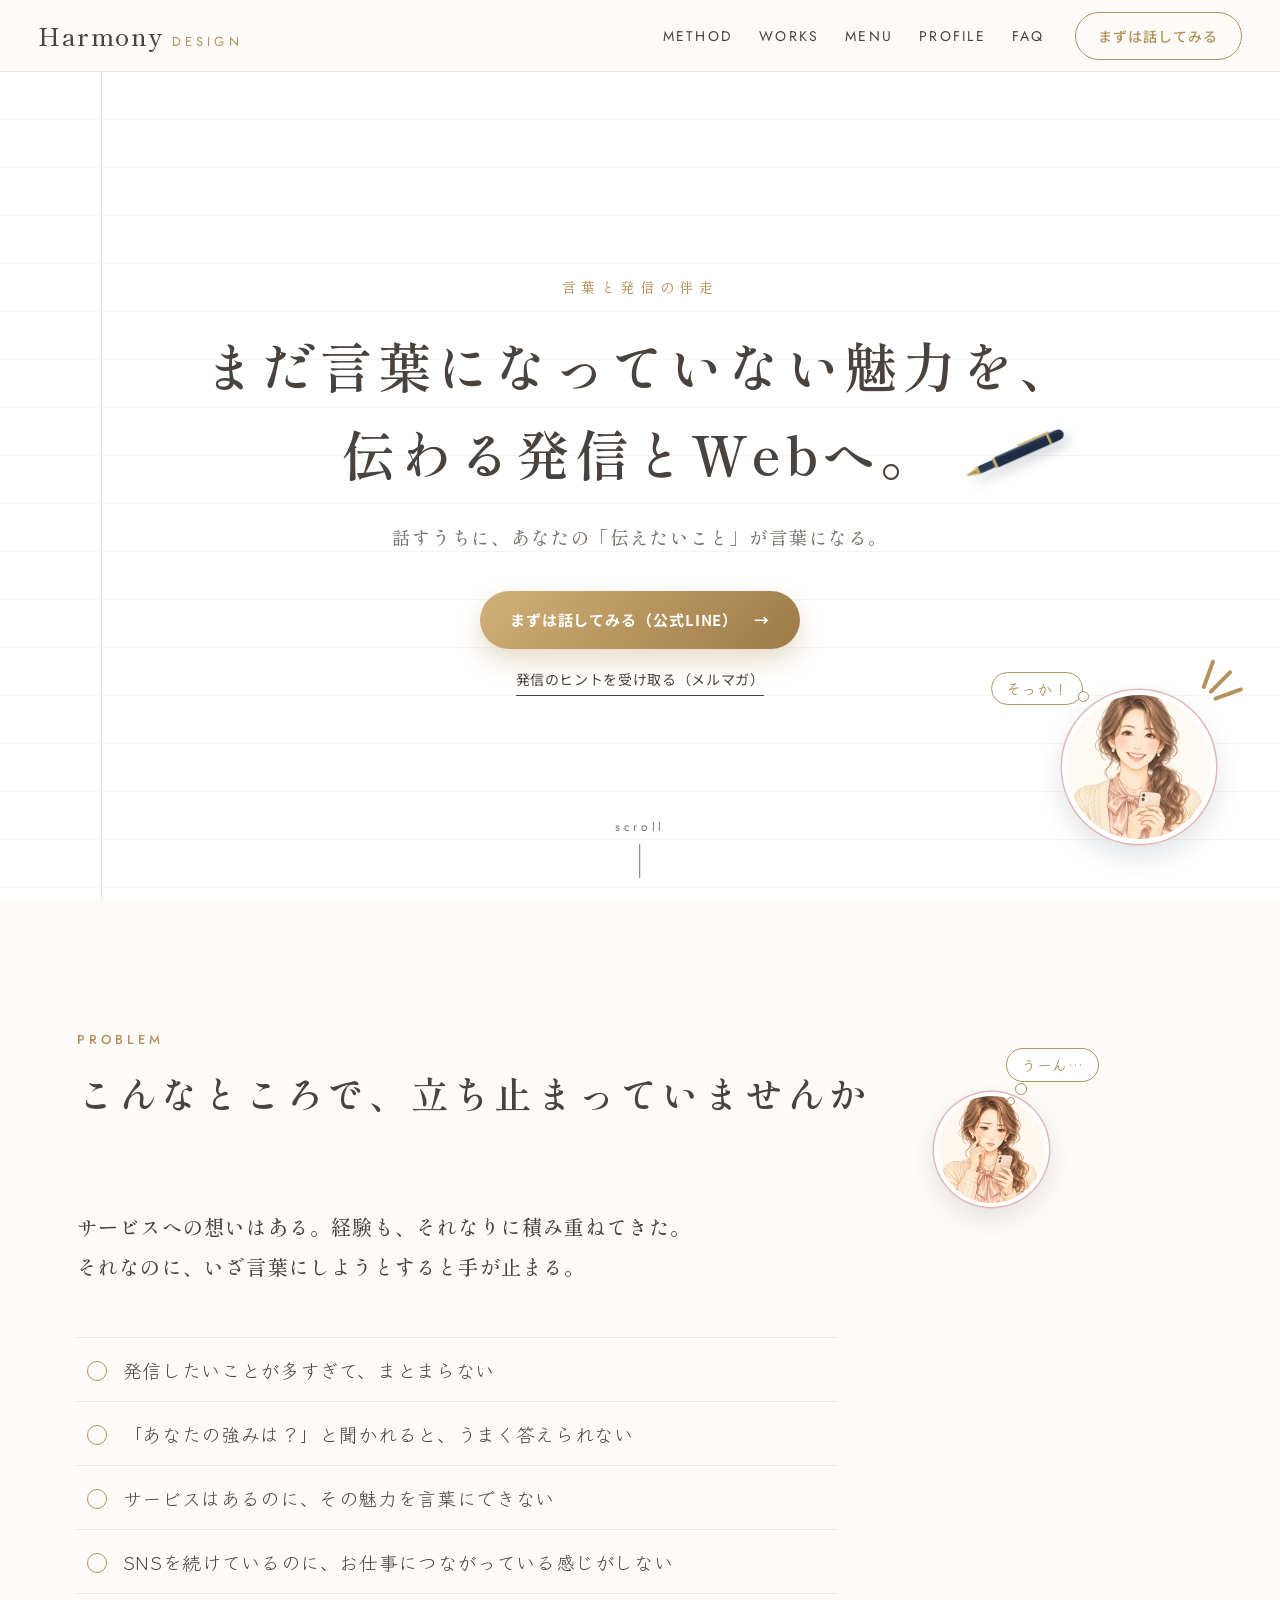
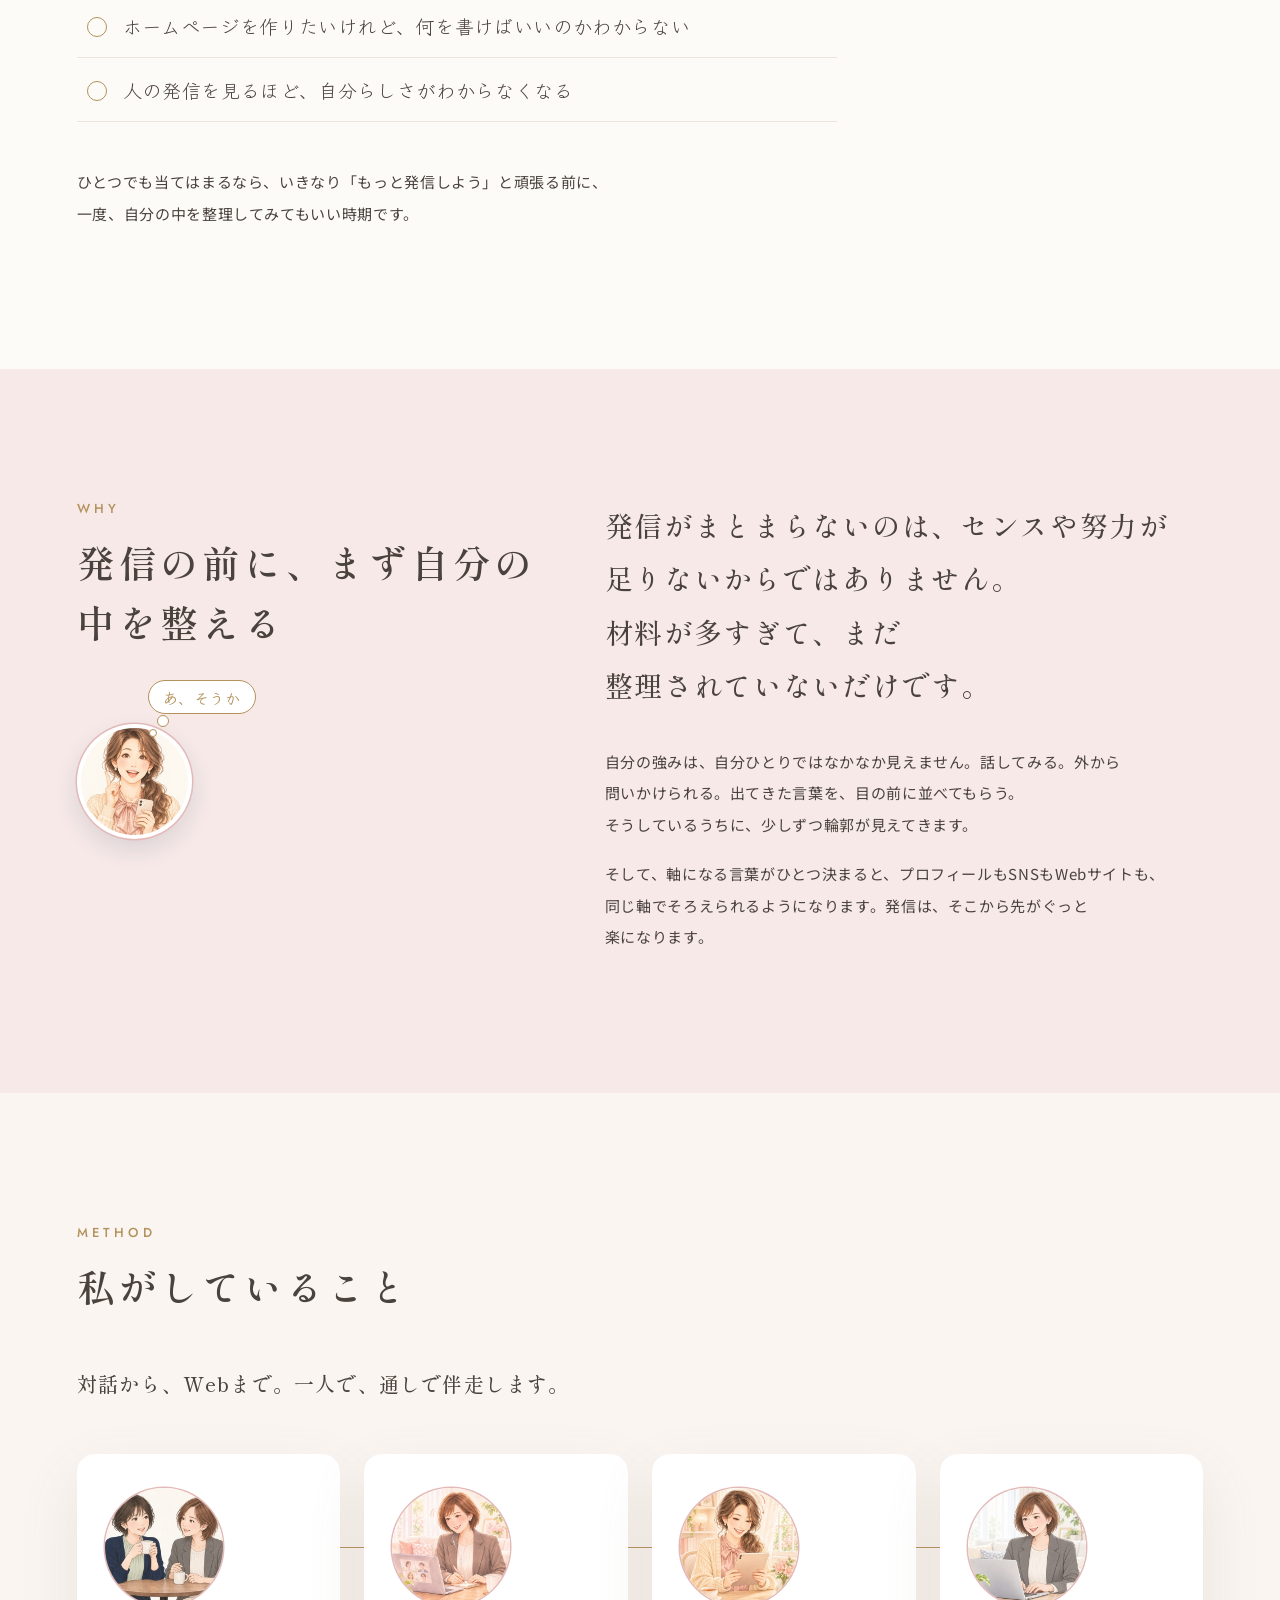
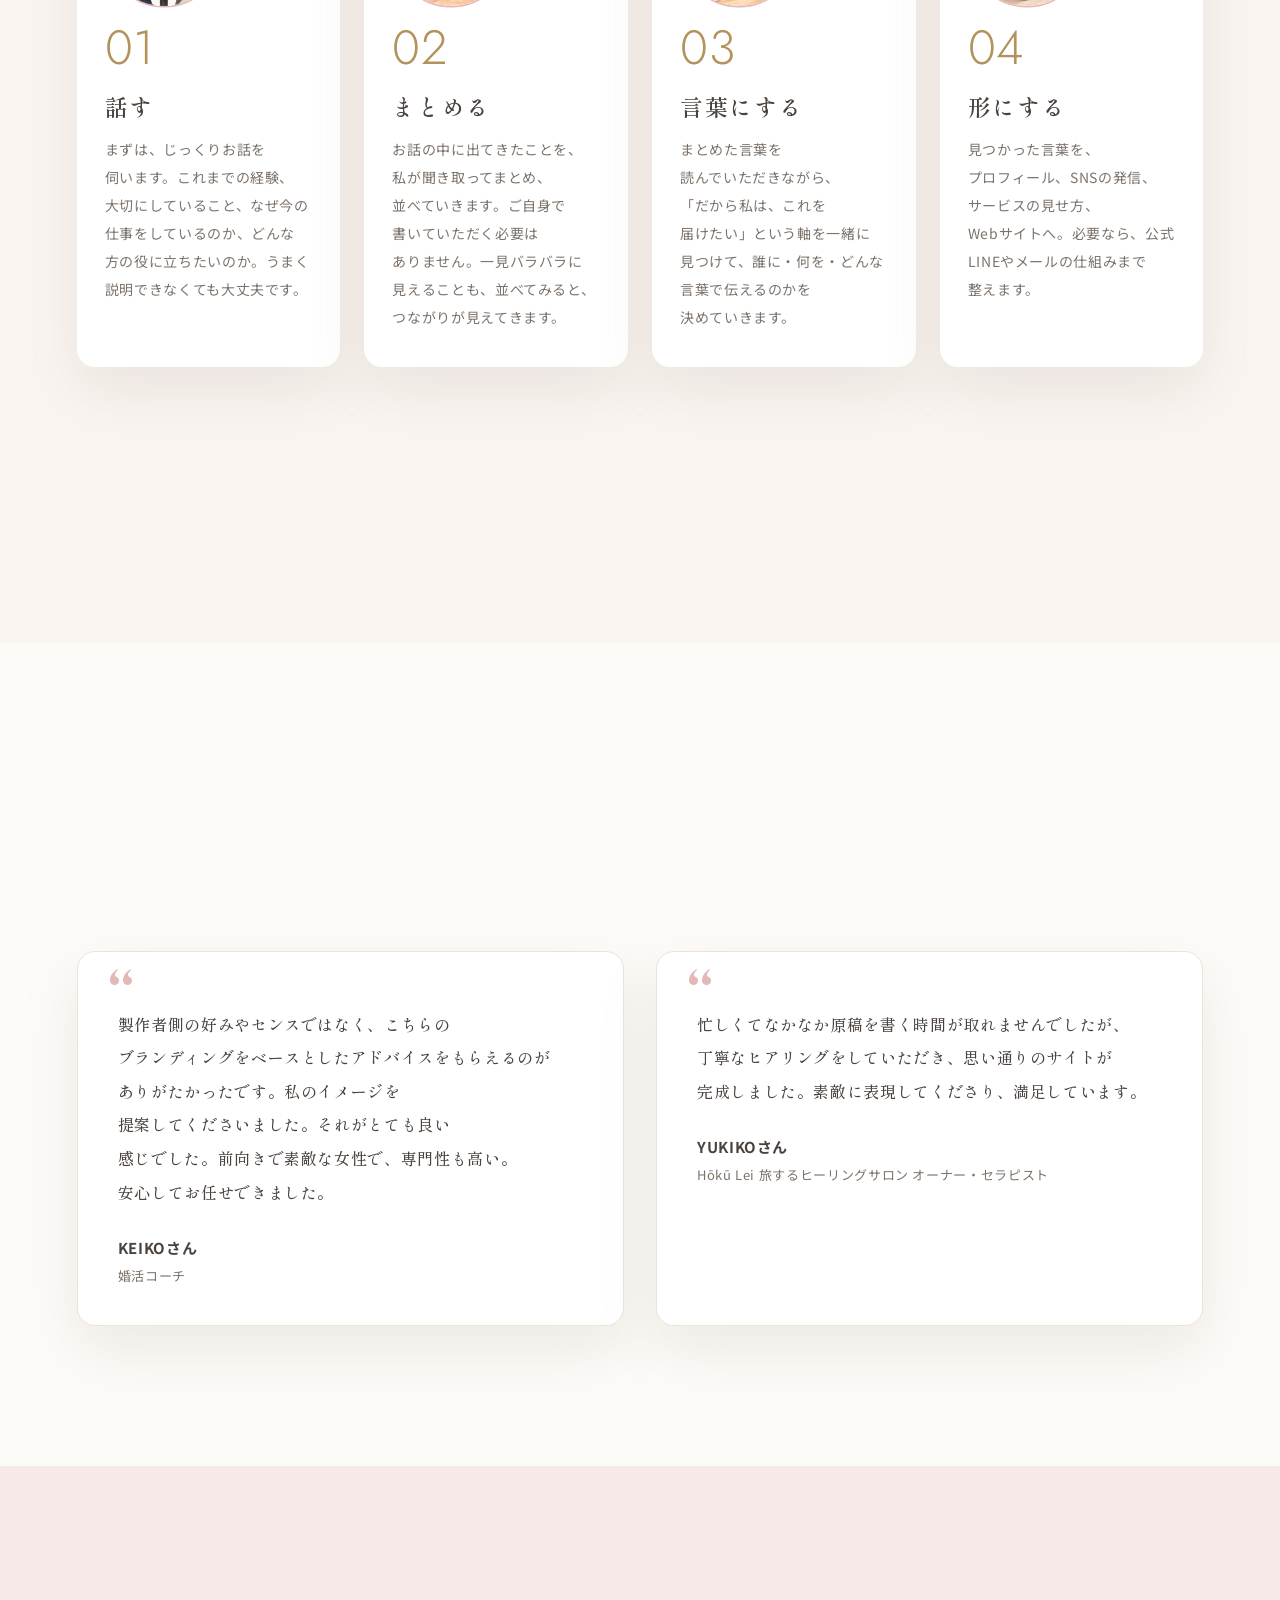
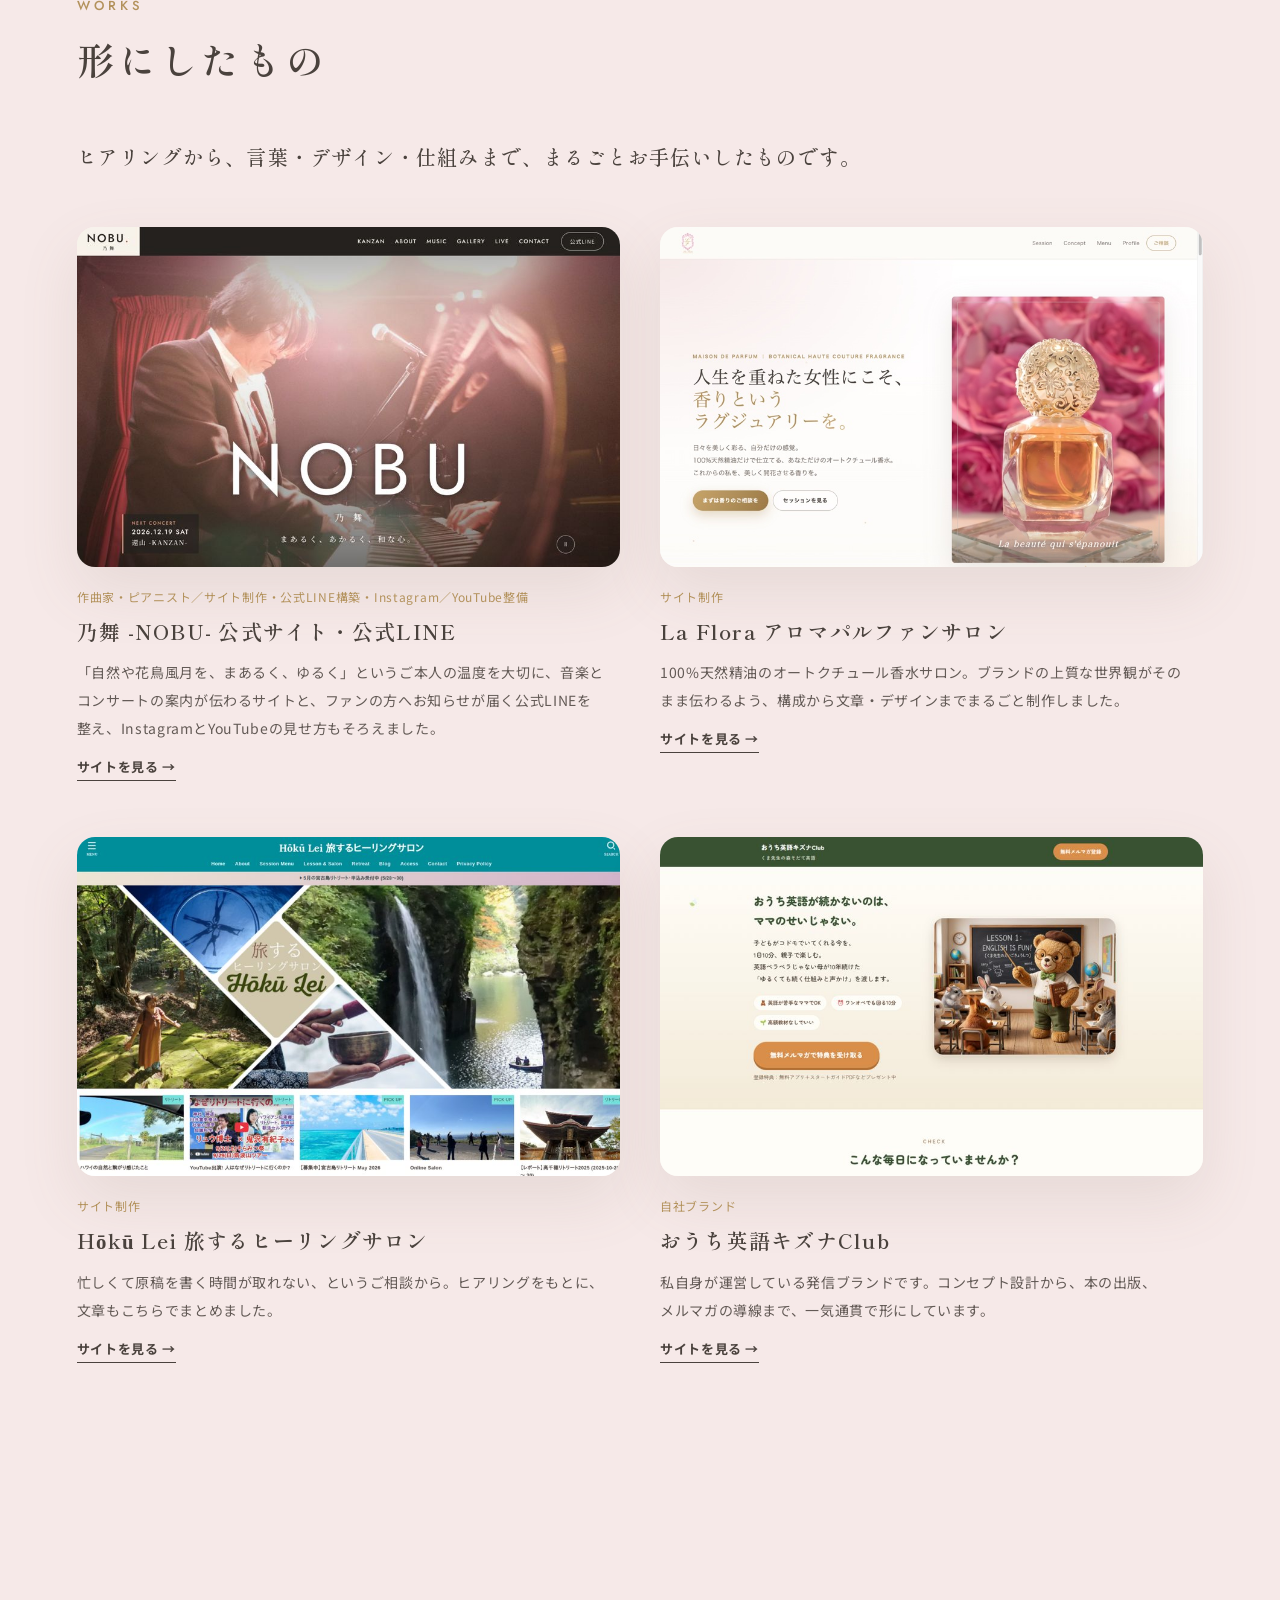
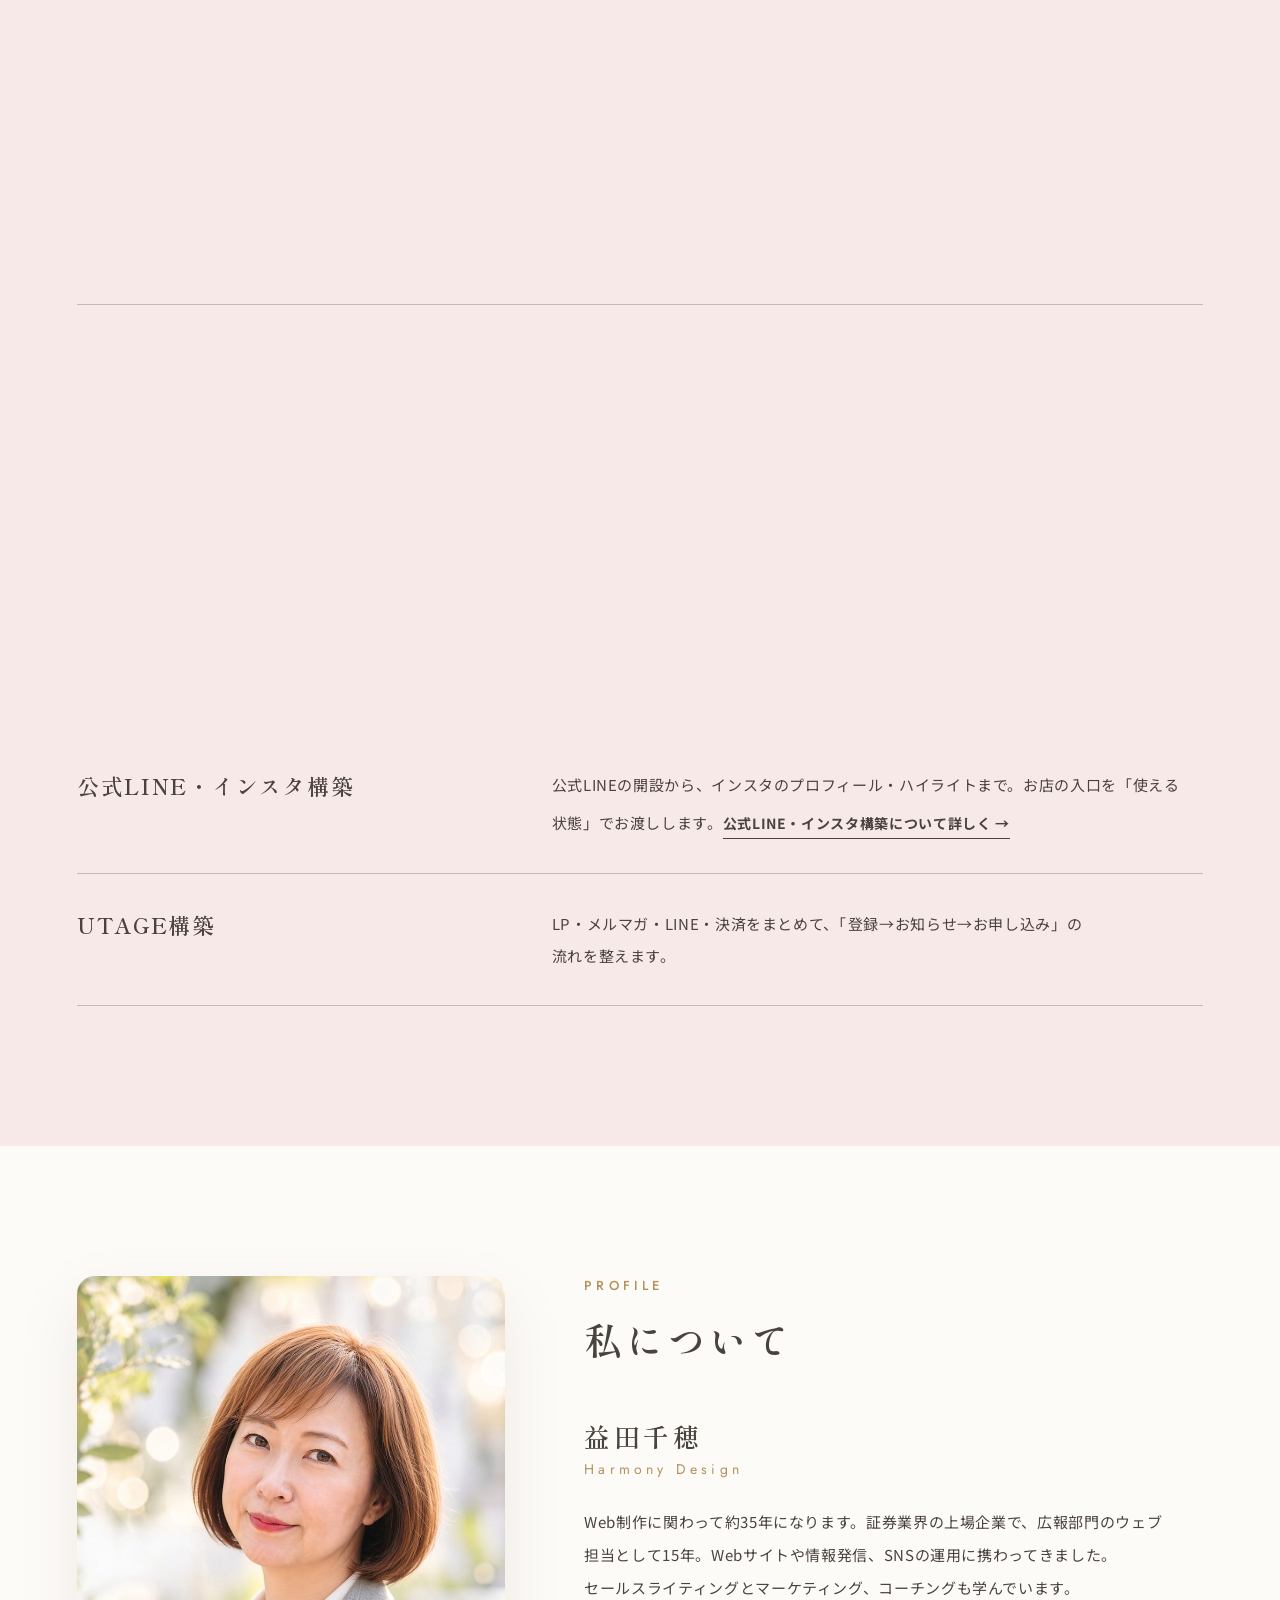
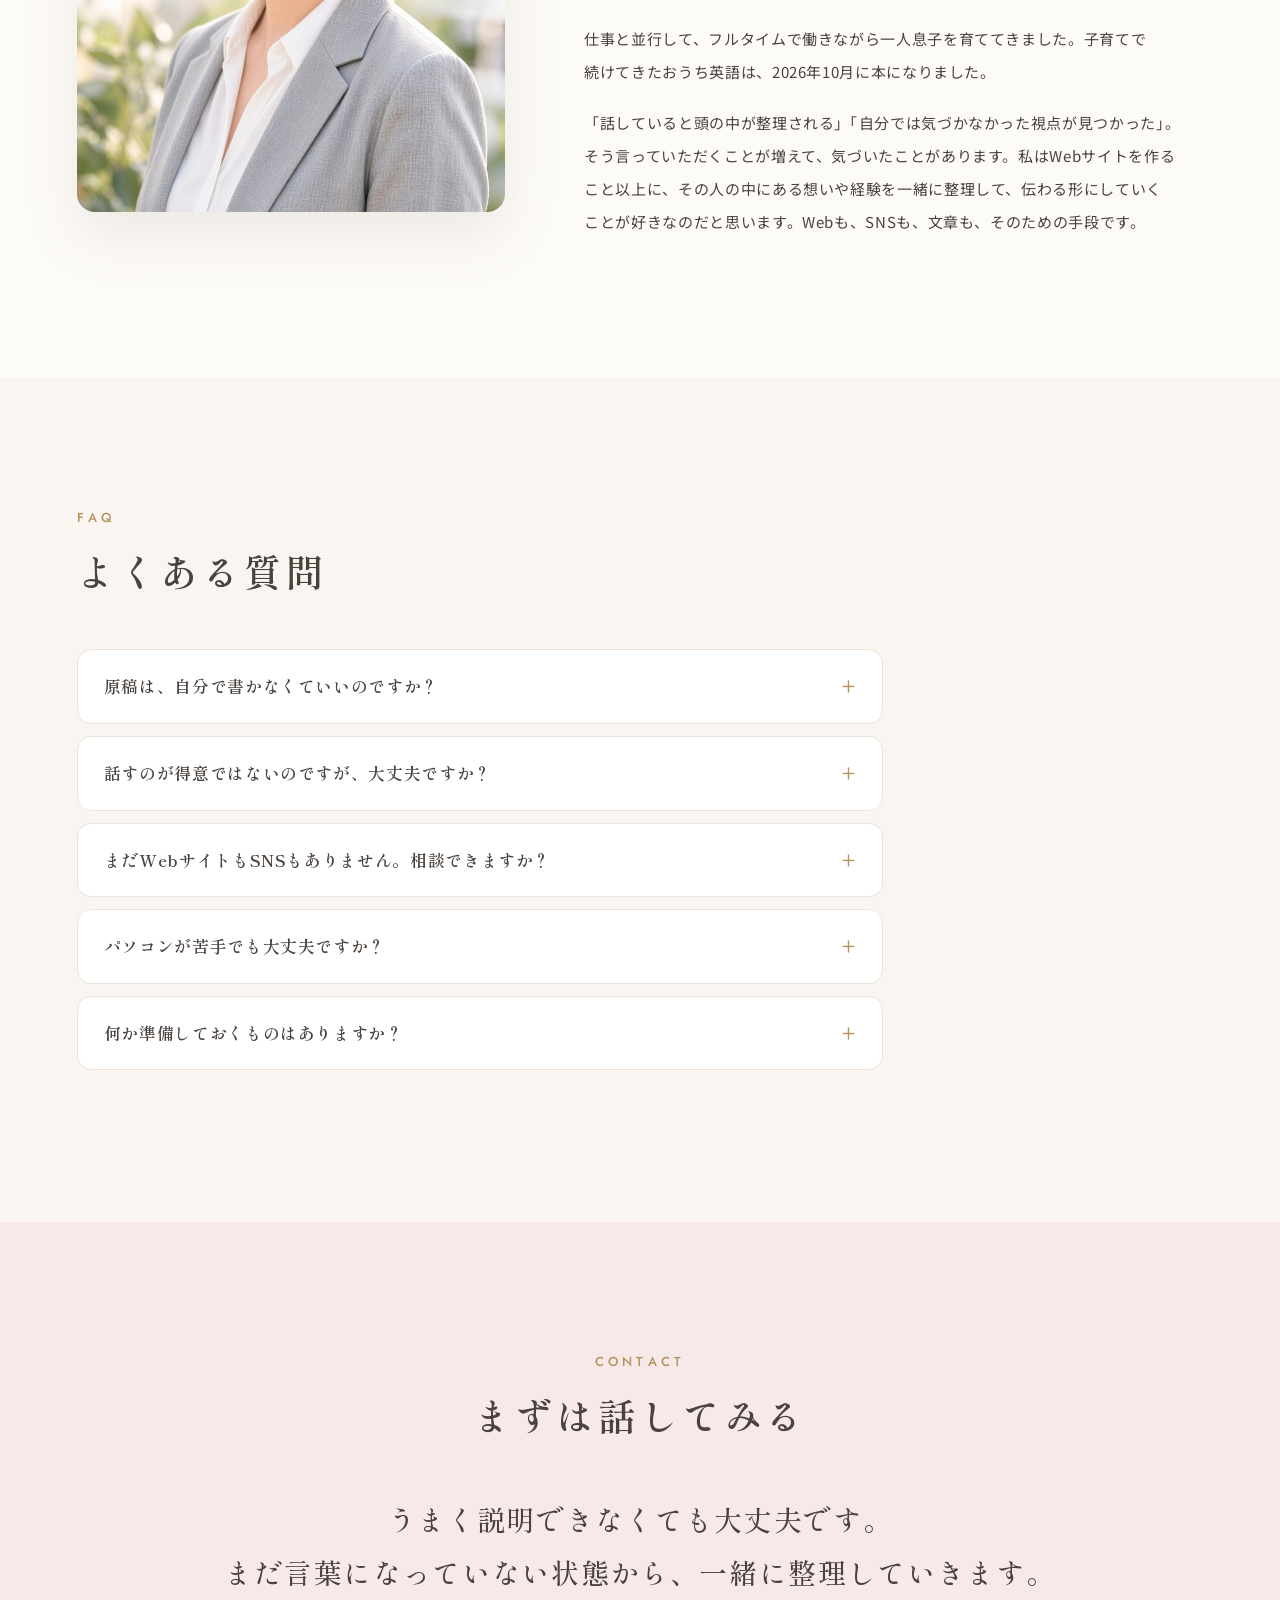
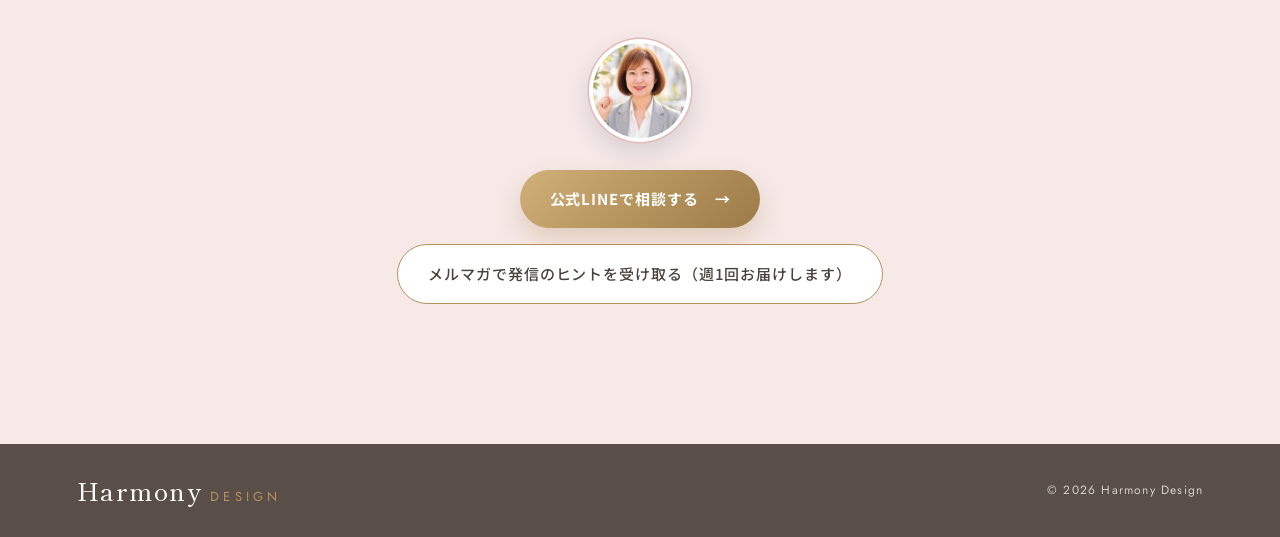
==== commit 25425632: "トップの人物をサロンオーナー風の華やかなイラストに差し替え。「書かなくていい」に合わせて進め方・FAQを書き換え Co-Authored-By: Claude Opus 5.5 <noreply@an" ====
--- a/index.html
+++ b/index.html
@@ -5,16 +5,16 @@
   <meta name="viewport" content="width=device-width, initial-scale=1">
   <meta name="theme-color" content="#1f2d44">
   <title>Harmony Design｜まだ言葉になっていない魅力を、伝わる発信とWebへ。</title>
-  <meta name="description" content="女性の個人事業主のための、言葉と発信の伴走。対話とノートで経験や想いを整理し、プロフィール・SNS・Webサイトまで、伝わる形に整えます。">
+  <meta name="description" content="女性の個人事業主のための、言葉と発信の伴走。お話を伺って経験や想いを私が言葉に整理し、プロフィール・SNS・Webサイトまで、伝わる形に整えます。">
   <meta property="og:title" content="Harmony Design｜まだ言葉になっていない魅力を、伝わる発信とWebへ。">
-  <meta property="og:description" content="女性の個人事業主のための、言葉と発信の伴走。対話とノートで経験や想いを整理し、プロフィール・SNS・Webサイトまで、伝わる形に整えます。">
+  <meta property="og:description" content="女性の個人事業主のための、言葉と発信の伴走。お話を伺って経験や想いを私が言葉に整理し、プロフィール・SNS・Webサイトまで、伝わる形に整えます。">
   <meta property="og:type" content="website">
   <link rel="preconnect" href="https://fonts.googleapis.com">
   <link rel="preconnect" href="https://fonts.gstatic.com" crossorigin>
   <link rel="stylesheet" href="https://fonts.googleapis.com/css2?family=Jost:wght@300;400;500&family=Shippori+Mincho:wght@500;600&family=Klee+One:wght@400;600&family=Noto+Sans+JP:wght@400;500;700&display=swap">
-  <link rel="stylesheet" href="style.css?v=20261118soft2f">
+  <link rel="stylesheet" href="style.css?v=20261118soft3f">
   <script>document.documentElement.classList.add('js')</script>
-  <script src="site.js?v=20261118soft2f" defer></script>
+  <script src="site.js?v=20261118soft3f" defer></script>
 </head>
 <body>
   <a class="skip-link" href="#main">本文へ移動</a>
@@ -61,7 +61,7 @@
           <rect x="120" y="5" width="70" height="4" rx="2" fill="#c9a96a"/>
           <rect x="182" y="9" width="5" height="22" fill="#c9a96a"/>
         </svg>
-        <figure class="hero-person" aria-hidden="true"><img class="hp-worry" src="img/problem-woman.jpg" alt="" width="420" height="420"><img class="hp-ah" src="img/joy-woman.jpg" alt="" width="420" height="420"><svg class="hp-spark" viewBox="0 0 50 50"><path d="M15 44.5 L35.7 37 M11.3 38.7 L26.9 23.1 M5.5 35 L13 14.3" /></svg><span class="hp-bubble">そっか！</span></figure>
+        <figure class="hero-person" aria-hidden="true"><img class="hp-worry" src="img/salon-worry.jpg" alt="" width="420" height="420"><img class="hp-ah" src="img/salon-joy.jpg" alt="" width="420" height="420"><svg class="hp-spark" viewBox="0 0 50 50"><path d="M15 44.5 L35.7 37 M11.3 38.7 L26.9 23.1 M5.5 35 L13 14.3" /></svg><span class="hp-bubble">そっか！</span></figure>
         <p class="hero-scroll" aria-hidden="true">scroll</p>
       </div>
     </section>
@@ -71,7 +71,7 @@
       <div class="inner">
         <div class="icon-head">
   <h2 class="big-title js-title" id="problem-title" data-ja="こんなところで、立ち止まっていませんか">PROBLEM</h2>
-          <div class="face-icon reveal" aria-hidden="true"><span class="face-bubble">うーん…</span><figure class="face-circle"><img src="img/problem-woman.jpg" alt="" width="420" height="420" loading="lazy"></figure></div>
+          <div class="face-icon reveal" aria-hidden="true"><span class="face-bubble">うーん…</span><figure class="face-circle"><img src="img/salon-worry.jpg" alt="" width="420" height="420" loading="lazy"></figure></div>
         </div>
         <p class="lead reveal">サービスへの想いはある。経験も、それなりに積み重ねてきた。<br>それなのに、いざ言葉にしようとすると手が止まる。</p>
         <ul class="note-list reveal">
@@ -91,11 +91,11 @@
       <div class="inner why-grid">
         <div class="why-head">
           <h2 class="big-title js-title" id="why-title" data-ja="発信の前に、まず自分の中を整える">WHY</h2>
-          <div class="face-icon face-icon-why reveal" aria-hidden="true"><span class="face-bubble">あ、そうか</span><figure class="face-circle"><img src="img/why-woman.jpg" alt="" width="420" height="420" loading="lazy"></figure></div>
+          <div class="face-icon face-icon-why reveal" aria-hidden="true"><span class="face-bubble">あ、そうか</span><figure class="face-circle"><img src="img/salon-ah.jpg" alt="" width="420" height="420" loading="lazy"></figure></div>
         </div>
         <div class="why-text">
           <p class="statement reveal">発信がまとまらないのは、センスや努力が足りないからではありません。<br>材料が多すぎて、まだ整理されていないだけです。</p>
-          <p class="body reveal">自分の強みは、自分ひとりではなかなか見えません。話してみる。書き出してみる。外から問いかけられる。そうしているうちに、少しずつ輪郭が見えてきます。</p>
+          <p class="body reveal">自分の強みは、自分ひとりではなかなか見えません。話してみる。外から問いかけられる。出てきた言葉を、目の前に並べてもらう。そうしているうちに、少しずつ輪郭が見えてきます。</p>
           <p class="body reveal">そして、軸になる言葉がひとつ決まると、プロフィールもSNSもWebサイトも、同じ軸でそろえられるようになります。発信は、そこから先がぐっと楽になります。</p>
         </div>
       </div>
@@ -108,8 +108,8 @@
         <p class="lead reveal">対話から、Webまで。一人で、通しで伴走します。</p>
         <ol class="steps">
           <li class="step reveal"><figure class="step-img"><img src="img/step-talk.jpg" alt="カフェで向かい合って話す二人の女性" width="420" height="420" loading="lazy"></figure><span class="step-num">01</span><h3>話す</h3><p>まずは、じっくりお話を伺います。これまでの経験、大切にしていること、<span class="nb">なぜ</span>今の仕事をしているのか、どんな方の役に立ちたいのか。うまく説明できなくても大丈夫です。</p></li>
-          <li class="step reveal"><figure class="step-img"><img src="img/step-write.jpg" alt="ノートを手にほほえむ女性" width="420" height="420" loading="lazy"></figure><span class="step-num">02</span><h3>書き出す</h3><p>お話の中に出てきたことを、ご自身の手でノートに書き出して並べていきます。一見バラバラに見えることも、並べてみると、つながりが見えてきます。</p></li>
-          <li class="step reveal"><figure class="step-img"><img src="img/step-word.jpg" alt="ノートの言葉に丸をつけて見せる女性" width="420" height="420" loading="lazy"></figure><span class="step-num">03</span><h3>言葉にする</h3><p>「だから私は、これを届けたい」という軸を見つけて、誰に・何を・どんな言葉で伝えるのかを決めていきます。</p></li>
+          <li class="step reveal"><figure class="step-img"><img src="img/step-listen.jpg" alt="オンラインで話を聞きながらメモを取る益田千穂" width="420" height="420" loading="lazy"></figure><span class="step-num">02</span><h3>まとめる</h3><p>お話の中に出てきたことを、私が聞き取ってまとめ、並べていきます。ご自身で書いていただく必要はありません。一見バラバラに見えることも、並べてみると、つながりが見えてきます。</p></li>
+          <li class="step reveal"><figure class="step-img"><img src="img/step-read.jpg" alt="まとまった文章をタブレットで読んでほほえむ女性" width="420" height="420" loading="lazy"></figure><span class="step-num">03</span><h3>言葉にする</h3><p>まとめた言葉を読んでいただきながら、「だから私は、これを届けたい」という軸を一緒に見つけて、誰に・何を・どんな言葉で伝えるのかを決めていきます。</p></li>
           <li class="step reveal"><figure class="step-img"><img src="img/step-make-illust.jpg" alt="ノートパソコンで作業する益田千穂" width="420" height="420" loading="lazy"></figure><span class="step-num">04</span><h3>形にする</h3><p>見つかった言葉を、プロフィール、SNSの発信、サービスの見せ方、Webサイトへ。必要なら、公式LINEやメールの仕組みまで整えます。</p></li>
         </ol>
         <p class="closing reveal">誰かになりきるためのブランディングではなく、あなたがすでに持っている経験や魅力が、きちんと相手に伝わる状態をつくります。</p>
@@ -121,7 +121,7 @@
       <div class="inner">
         <div class="icon-head">
           <h2 class="big-title js-title" id="voice-title" data-ja="話したあと、こう変わりました">VOICE</h2>
-          <div class="face-icon reveal" aria-hidden="true"><span class="face-bubble">すっきり！</span><figure class="face-circle"><img src="img/joy-woman.jpg" alt="" width="420" height="420" loading="lazy"></figure></div>
+          <div class="face-icon reveal" aria-hidden="true"><span class="face-bubble">すっきり！</span><figure class="face-circle"><img src="img/salon-joy.jpg" alt="" width="420" height="420" loading="lazy"></figure></div>
         </div>
         <div class="voices">
           <figure class="voice-card reveal">
@@ -190,7 +190,7 @@
           <details><summary>話すのが得意ではないのですが、大丈夫ですか？</summary><p>大丈夫です。順番どおりに話せなくてもかまいません。私から問いかけながら、一緒に整理していきます。</p></details>
           <details><summary>まだWebサイトもSNSもありません。相談できますか？</summary><p>はい。どこから始めるかを決めるところから、一緒に考えます。</p></details>
           <details><summary>パソコンが苦手でも大丈夫ですか？</summary><p>はい。Zoomでお話しいただければ進められます。操作が必要なときは、画面を共有しながらご一緒します。</p></details>
-          <details><summary>ノートは、何か特別なものを使いますか？</summary><p>いいえ。お手持ちのノートで大丈夫です。セッションでは、話しながらご自身の手で書き出していただきます。自分の手で書いた言葉は、あとから読み返しても自分のものとして残ります。</p></details>
+          <details><summary>何か準備しておくものはありますか？</summary><p>いいえ、手ぶらで大丈夫です。お話を伺いながら、私が聞き取ってまとめます。書くのが好きな方は、メモを取りながらでも大丈夫です。</p></details>
         </div>
       </div>
     </section>
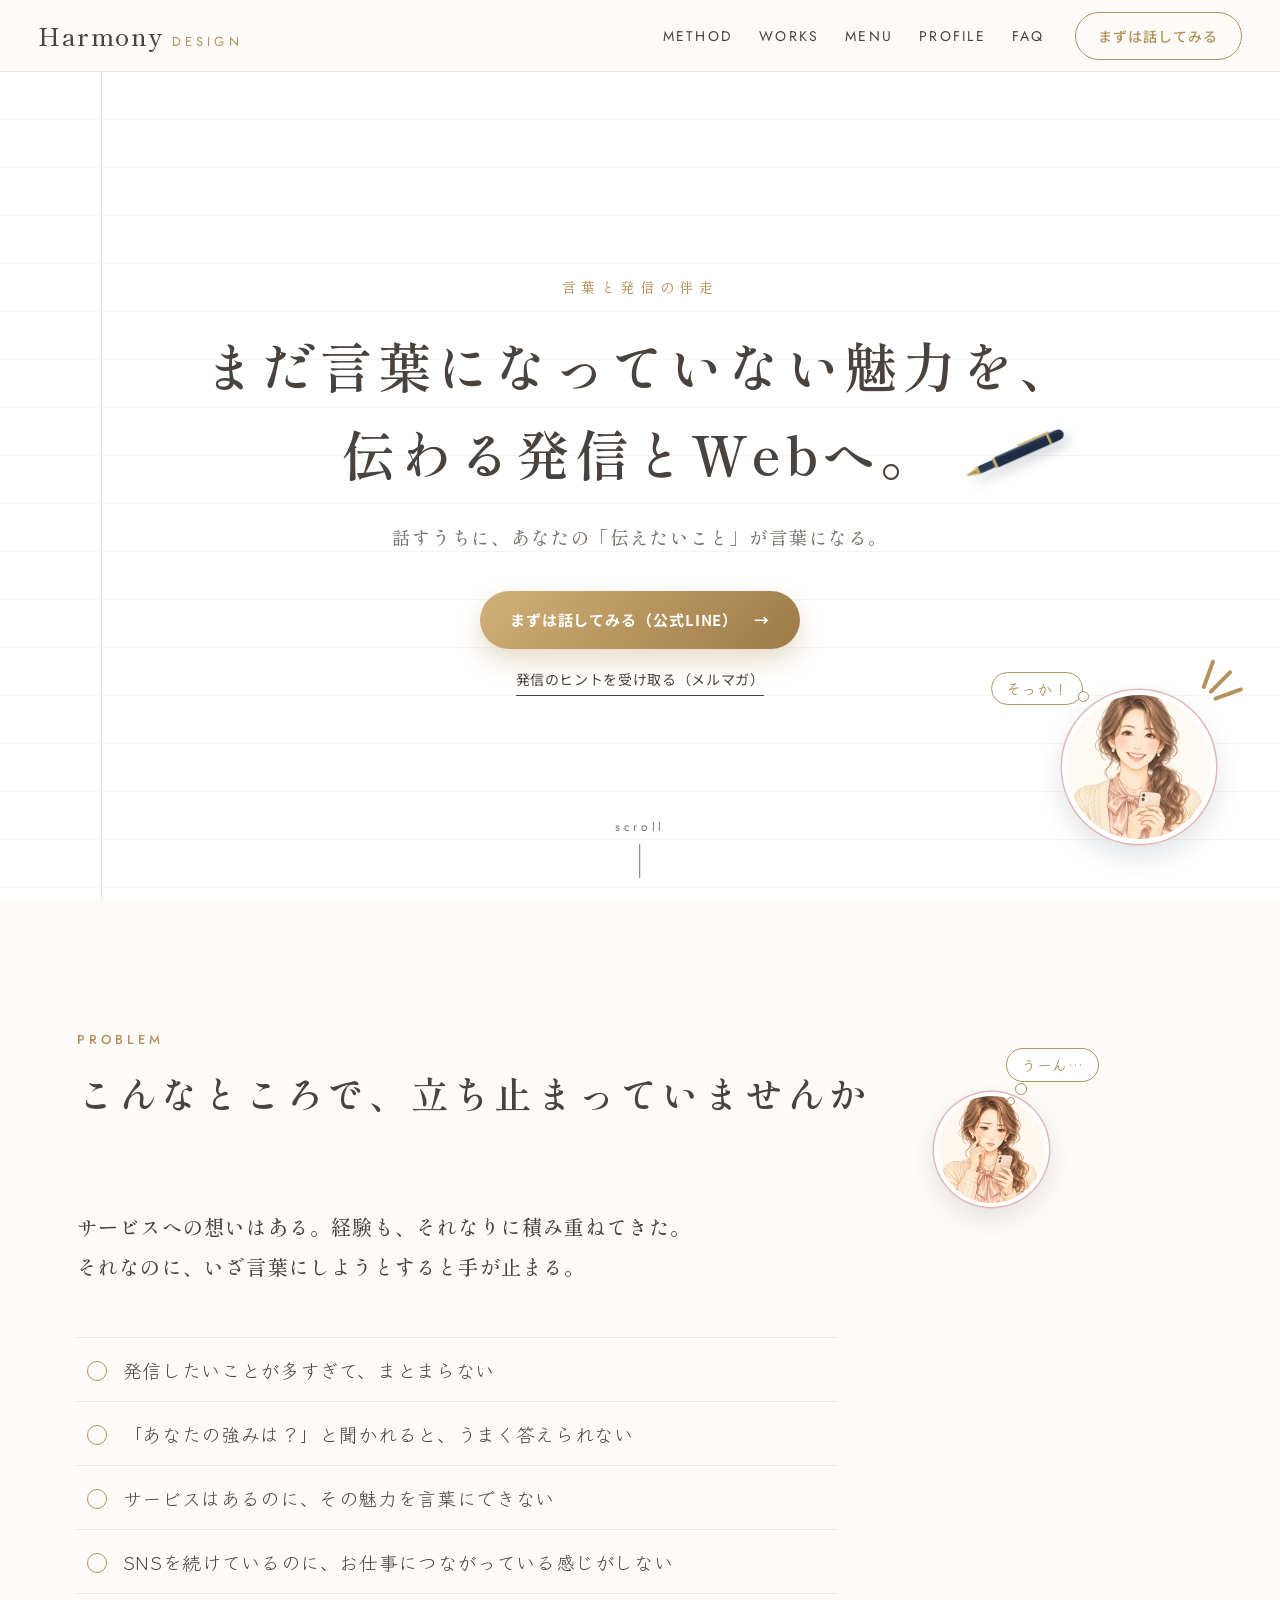
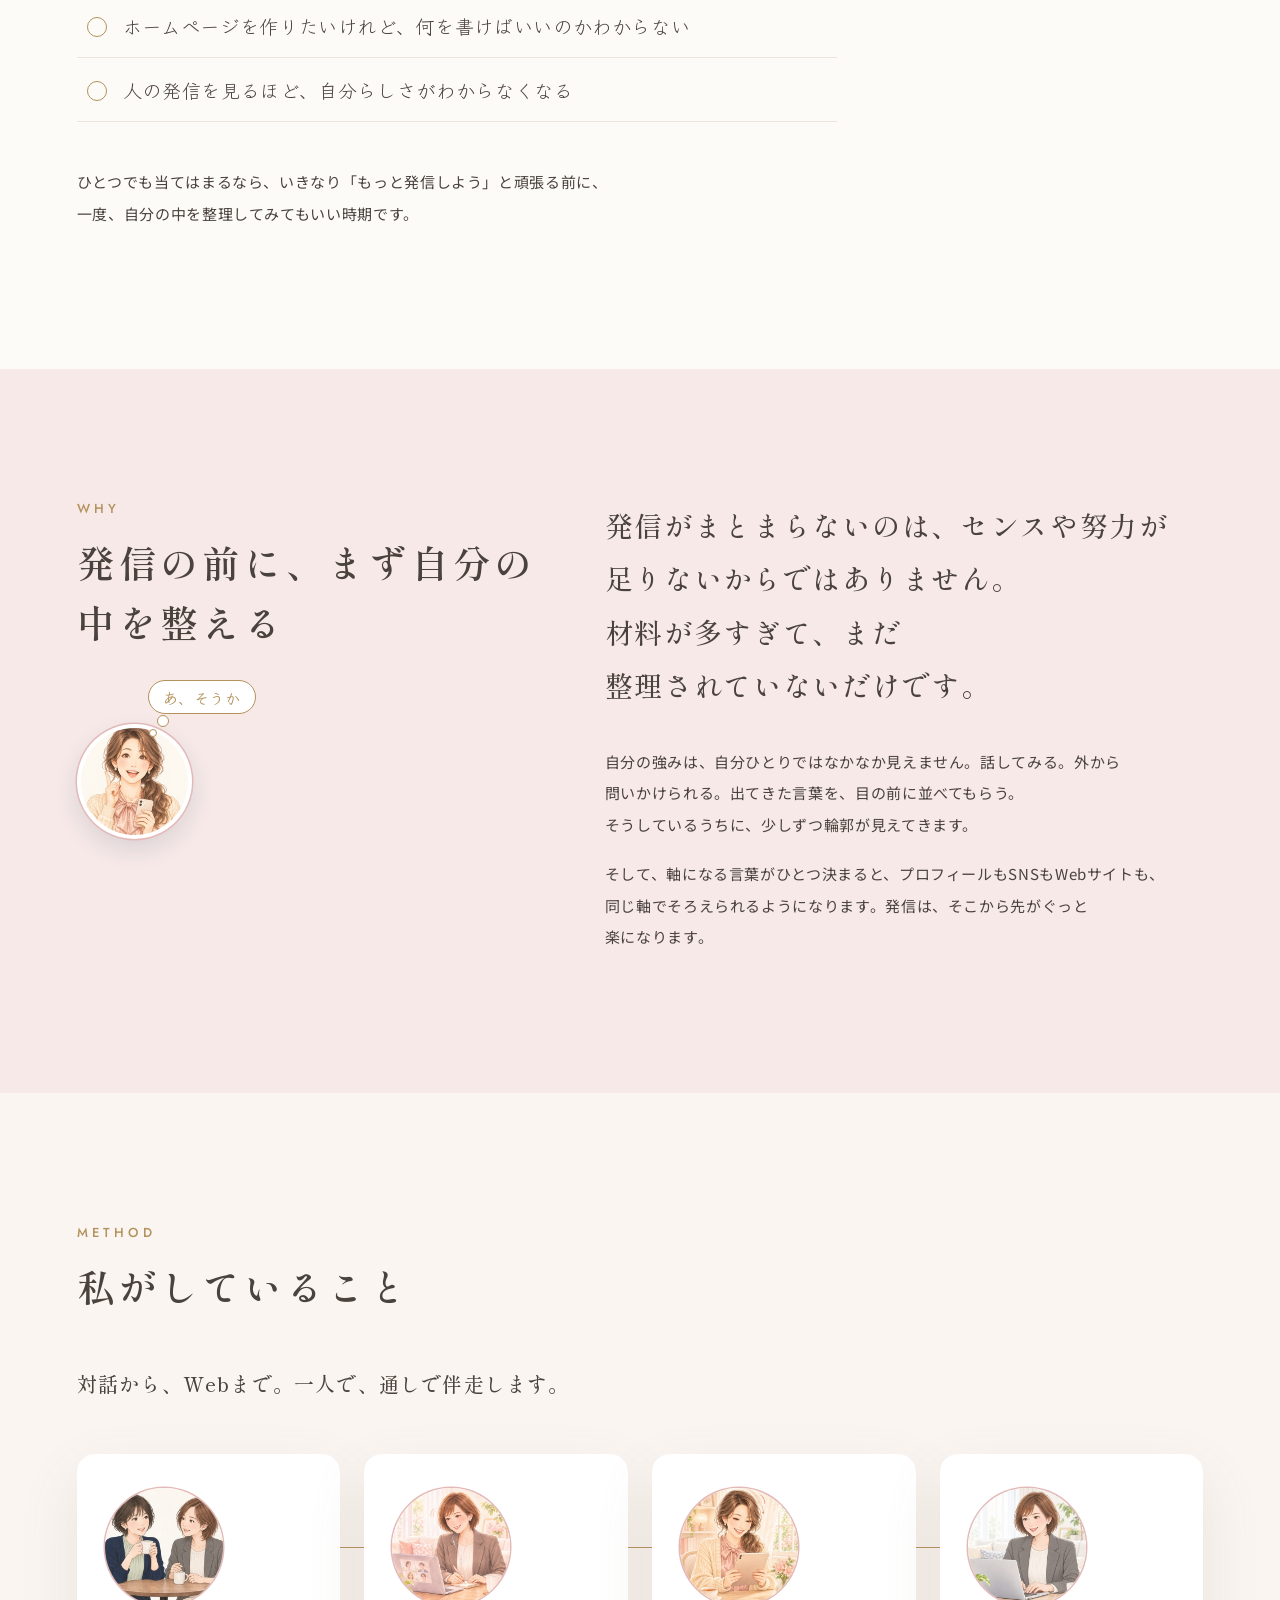
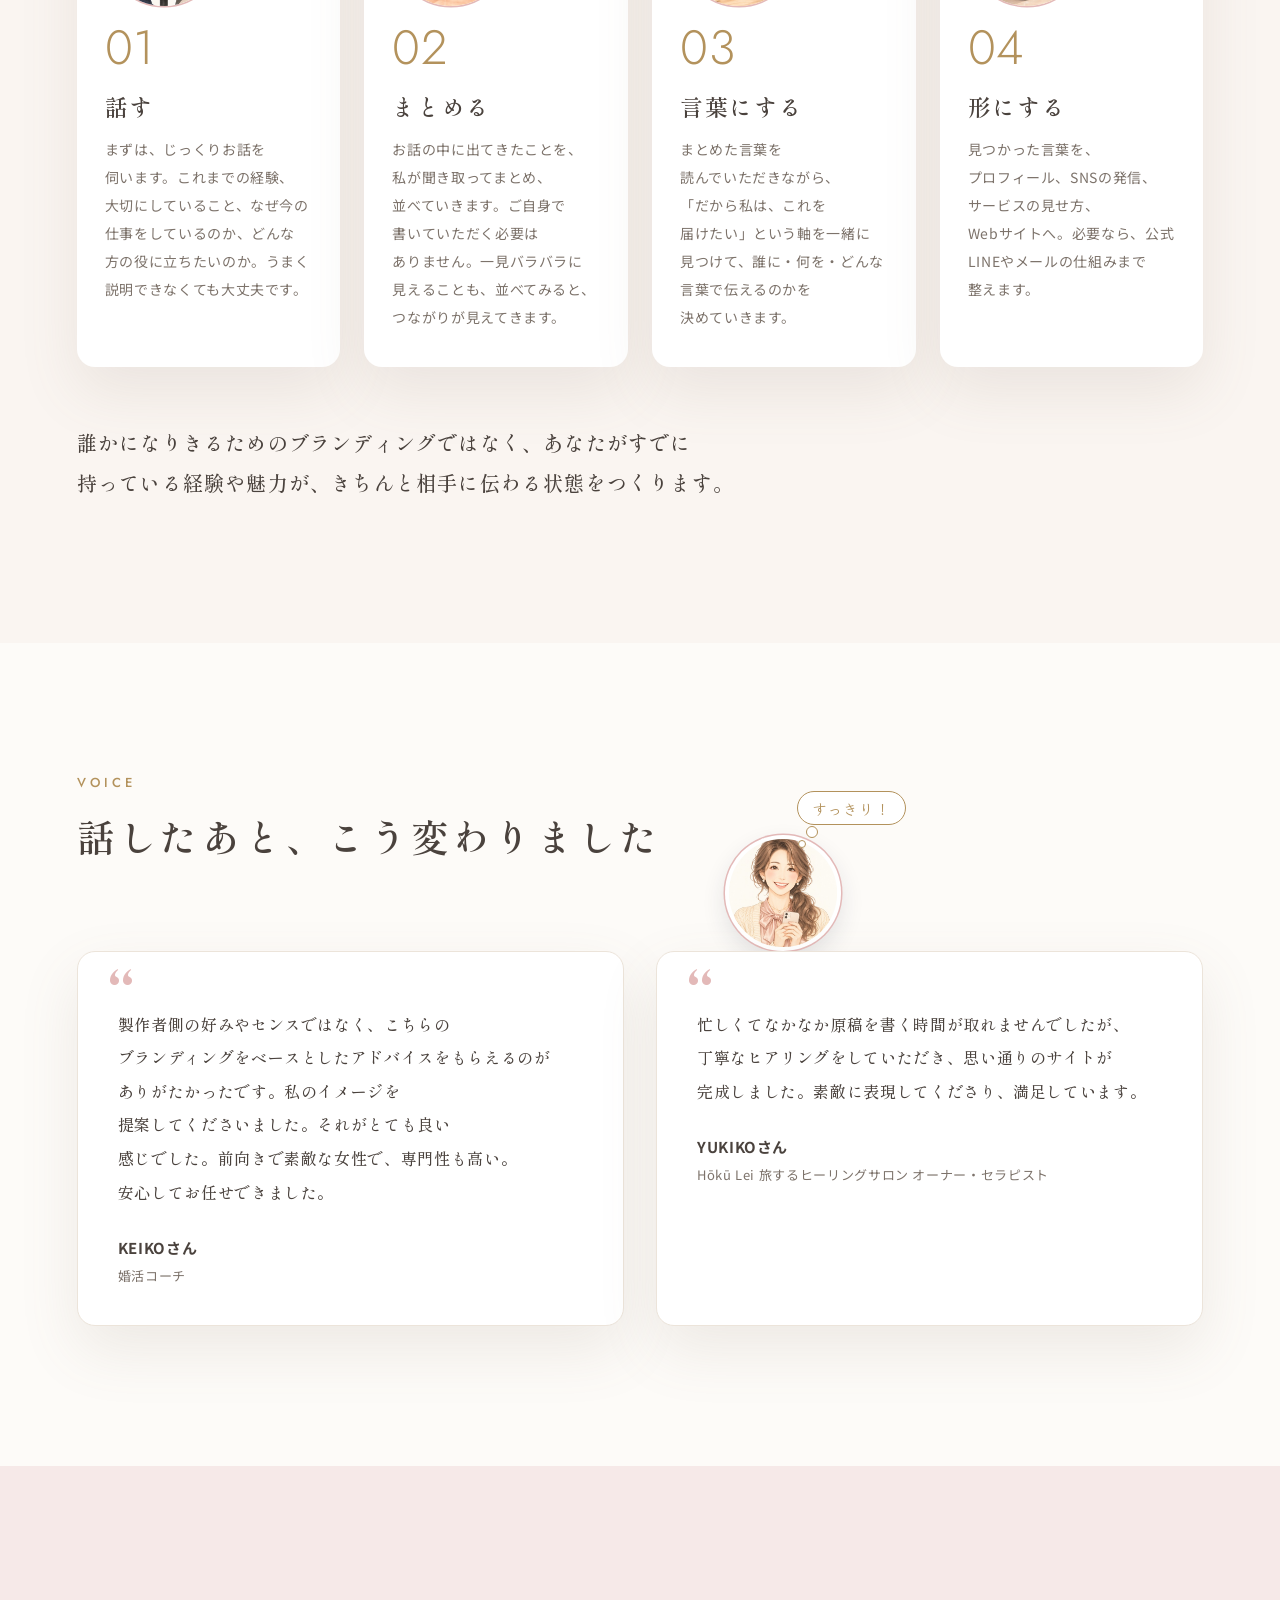
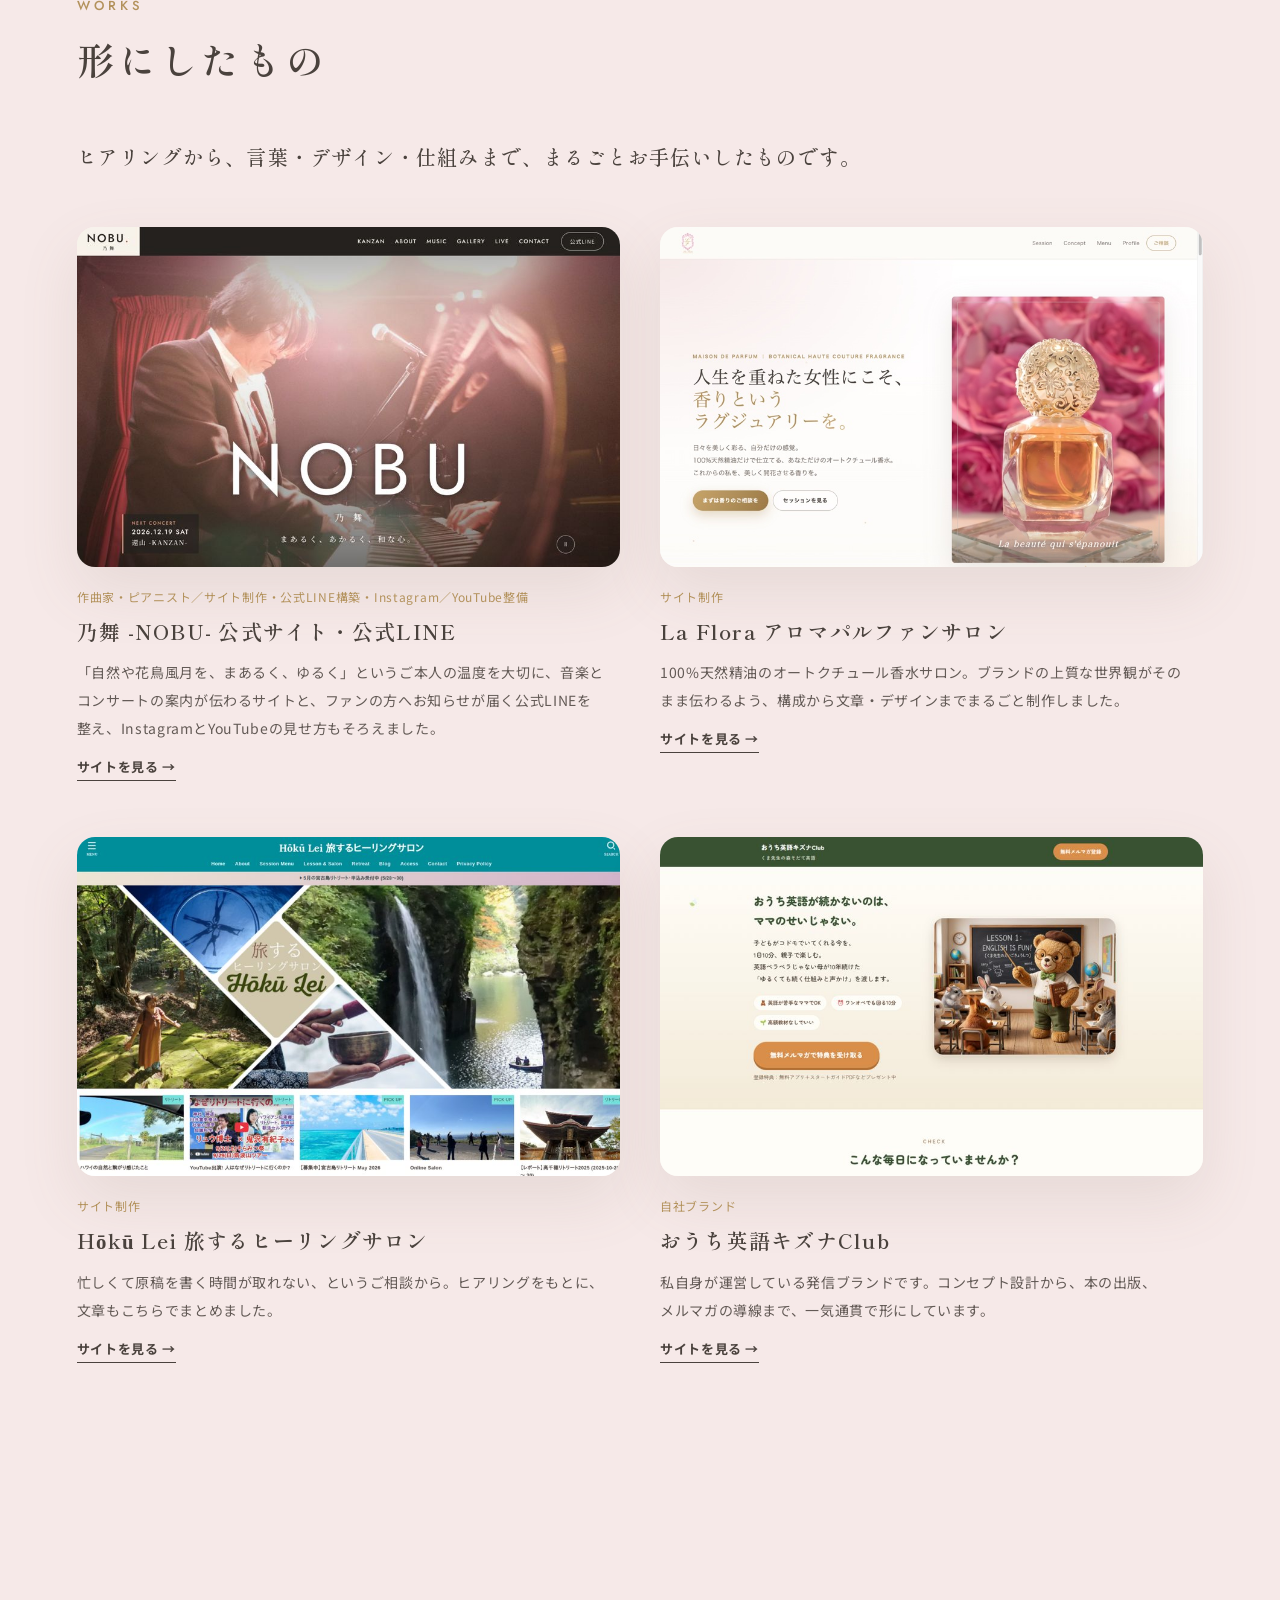
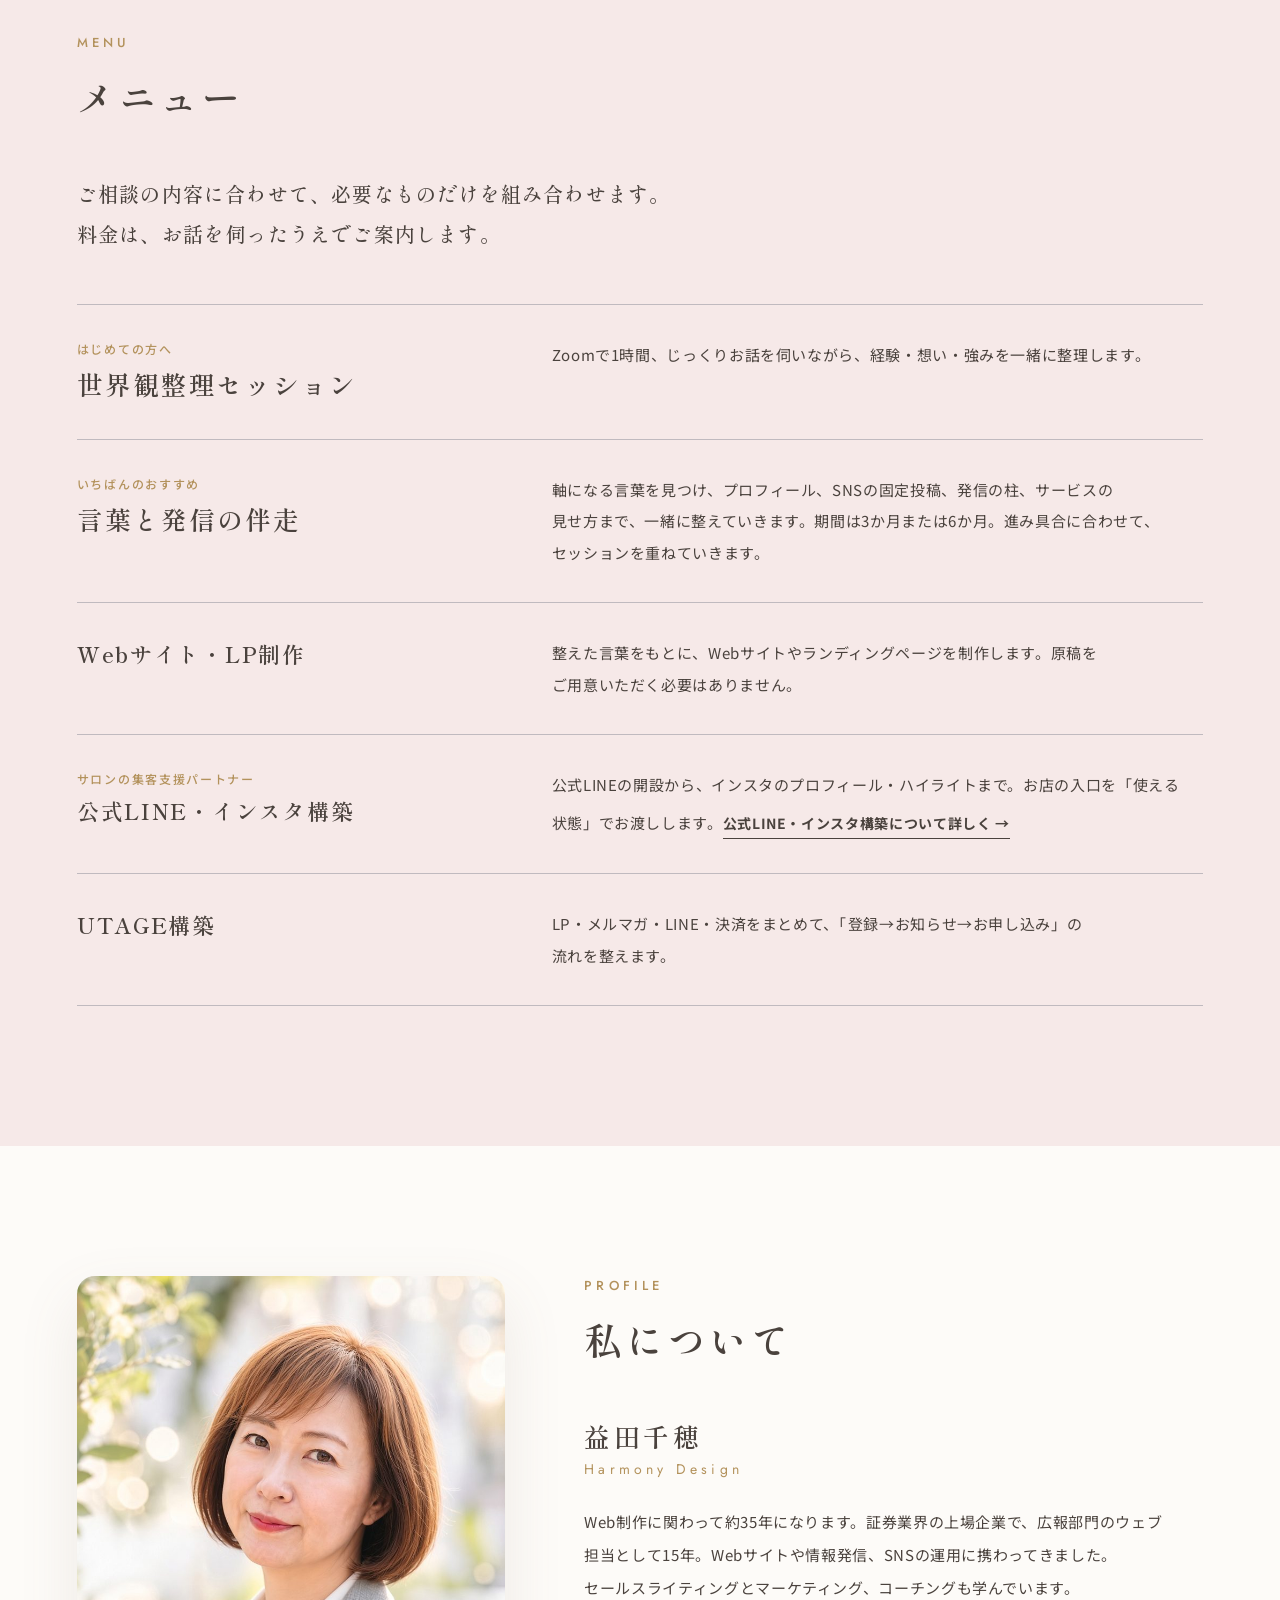
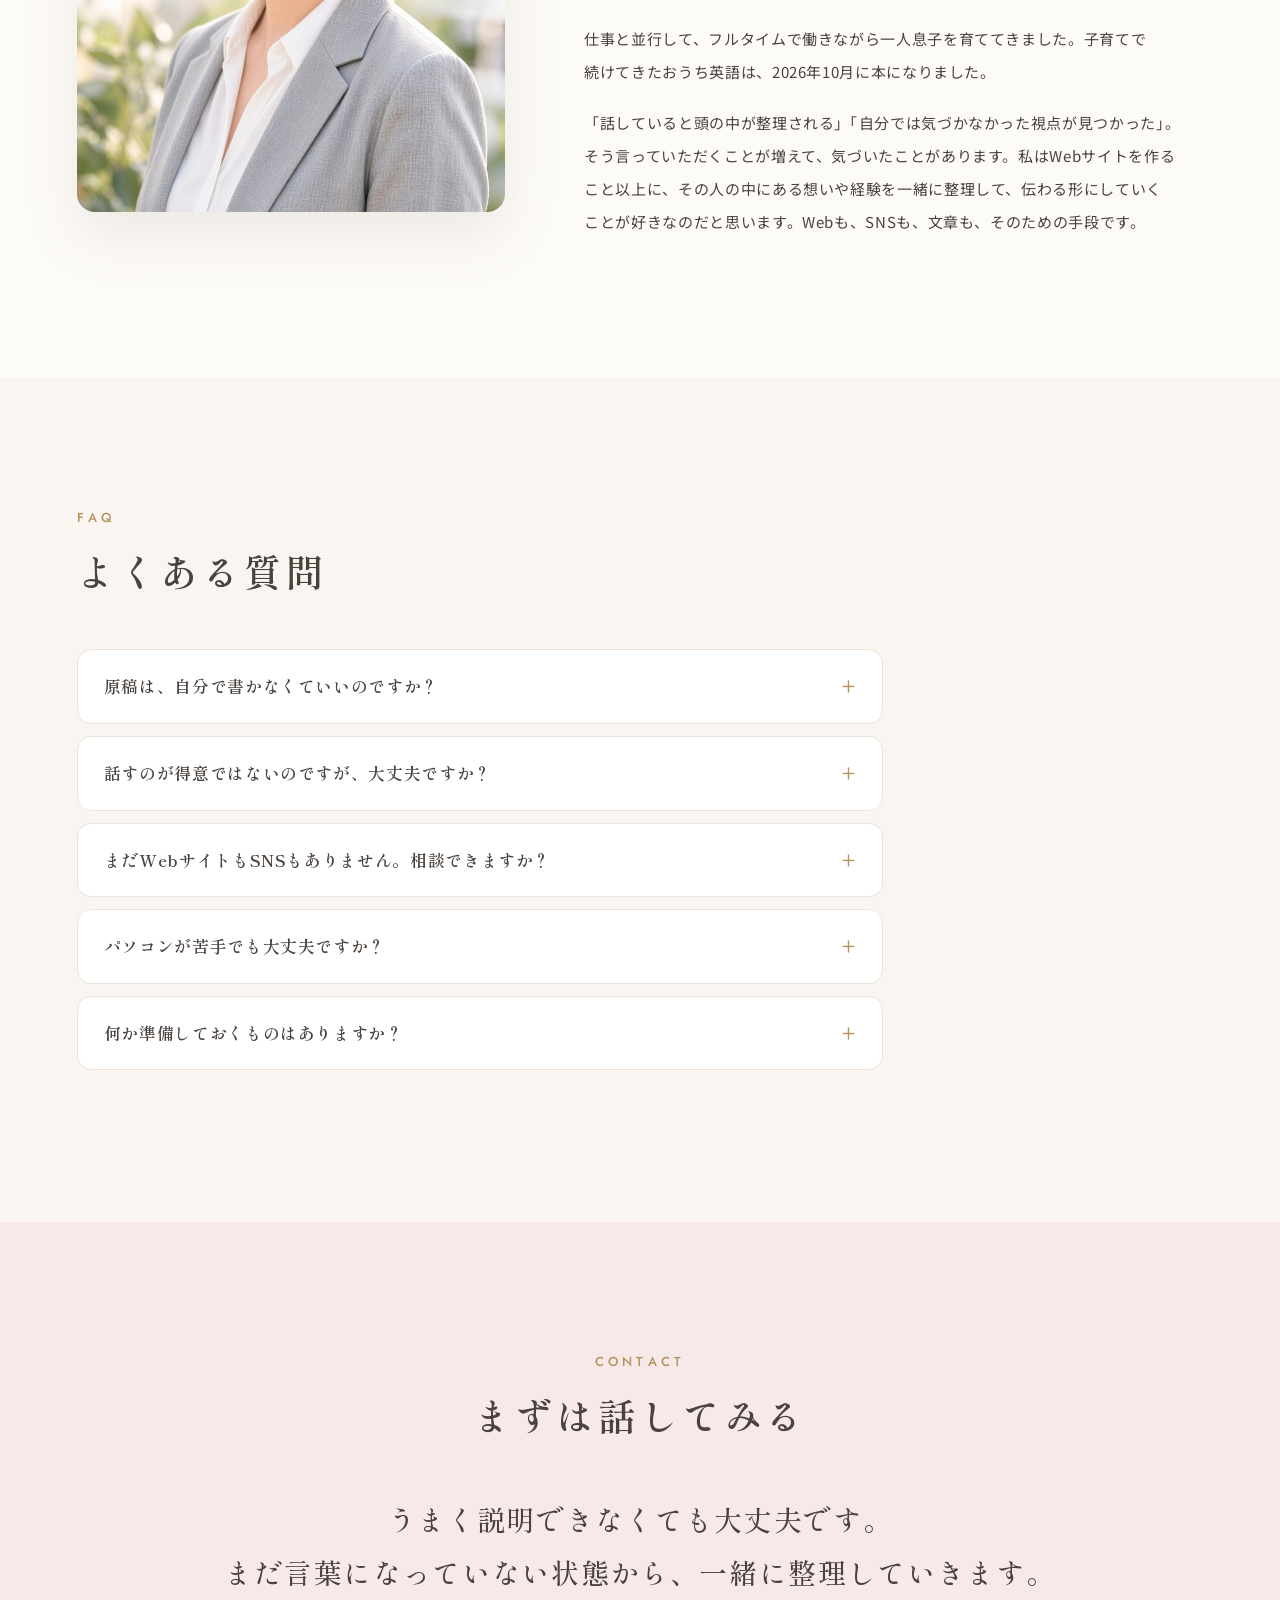
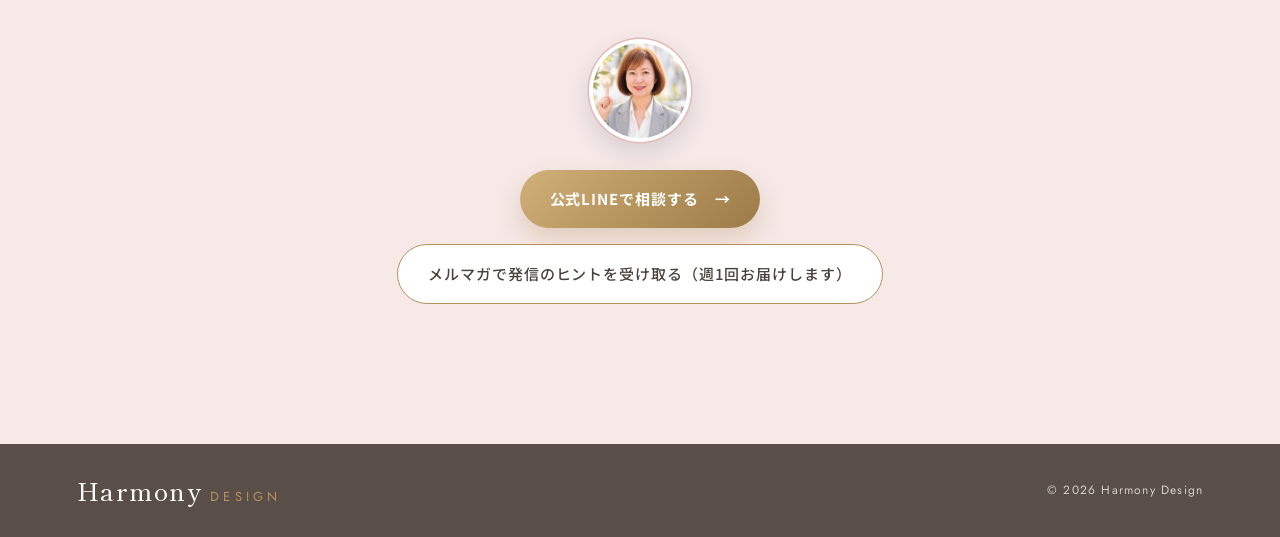
==== commit de3dac37: "公式LINE・インスタページを「サロンの集客支援パートナー」として見せる形に（ヒーロー・関わり方4ステップを短文化） Co-Authored-By: Claude Opus 5.5 <noreply@" ====
--- a/index.html
+++ b/index.html
@@ -159,7 +159,7 @@
           <div class="menu-item menu-main reveal"><dt><span class="menu-tag">はじめての方へ</span>世界観整理セッション</dt><dd>Zoomで1時間、じっくりお話を伺いながら、経験・想い・強みを一緒に整理します。</dd></div>
           <div class="menu-item menu-main reveal"><dt><span class="menu-tag">いちばんのおすすめ</span>言葉と発信の伴走</dt><dd>軸になる言葉を見つけ、プロフィール、SNSの固定投稿、発信の柱、サービスの見せ方まで、一緒に整えていきます。期間は3か月または6か月。進み具合に合わせて、セッションを重ねていきます。</dd></div>
           <div class="menu-item reveal"><dt>Webサイト・LP制作</dt><dd>整えた言葉をもとに、Webサイトやランディングページを制作します。原稿をご用意いただく必要はありません。</dd></div>
-          <div class="menu-item reveal"><dt>公式LINE・インスタ構築</dt><dd>公式LINEの開設から、インスタのプロフィール・ハイライトまで。お店の入口を「使える状態」でお渡しします。<a href="line-setup/">公式LINE・インスタ構築について詳しく →</a></dd></div>
+          <div class="menu-item reveal"><dt><span class="menu-tag">サロンの集客支援パートナー</span>公式LINE・インスタ構築</dt><dd>公式LINEの開設から、インスタのプロフィール・ハイライトまで。お店の入口を「使える状態」でお渡しします。<a href="line-setup/">公式LINE・インスタ構築について詳しく →</a></dd></div>
           <div class="menu-item reveal"><dt>UTAGE構築</dt><dd>LP・メルマガ・LINE・決済をまとめて、「登録→お知らせ→お申し込み」の流れを整えます。</dd></div>
         </dl>
       </div>
--- a/style.css
+++ b/style.css
@@ -270,11 +270,12 @@
 .plan-note h3{font:600 1.05rem/1.6 var(--serif);color:var(--navy);margin-bottom:8px}
 .plan-note p{font-size:.875rem;line-height:2}
 .page-line .steps .step:after{top:56px}
-.nowrite-grid{display:grid;grid-template-columns:1fr 1fr;gap:7%;align-items:start}
-.nowrite-steps{display:grid;gap:14px}
-.nowrite-steps li{position:relative;background:#fff;border-radius:14px;box-shadow:var(--shadow);padding:20px 24px 20px 70px;font-size:.9375rem;line-height:1.9}
-.nowrite-steps span{position:absolute;left:24px;top:18px;font:400 1.5rem/1.4 var(--en);color:var(--gold)}
-.nowrite-note{margin-top:44px;font:500 1rem/2 var(--serif);color:var(--muted)}
+.reasons{display:grid;grid-template-columns:repeat(4,1fr);gap:20px}
+.reason{background:#fff;border-radius:var(--radius);box-shadow:var(--shadow);padding:34px 24px 30px;text-align:center}
+.reason-icon{display:grid;place-items:center;width:64px;height:64px;margin:0 auto 18px;border-radius:50%;background:var(--blush)}
+.reason-icon svg{width:30px;height:30px;fill:none;stroke:var(--gold);stroke-width:1.6;stroke-linecap:round;stroke-linejoin:round}
+.reason h3{font:600 1.15rem/1.6 var(--serif);letter-spacing:.06em;color:var(--ink);margin-bottom:10px}
+.reason p{font-size:.875rem;line-height:1.9;color:var(--muted);text-align:left}
 
 /* footer */
 .footer{display:flex;align-items:center;justify-content:space-between;gap:20px;padding:34px var(--pad);background:var(--navy-2);color:var(--ivory)}
@@ -288,6 +289,7 @@
   .header-cta{margin-left:auto}
   .steps{grid-template-columns:1fr 1fr}
   .line-hero-grid{grid-template-columns:1fr;gap:56px}
+  .reasons{grid-template-columns:1fr 1fr}
   .line-visual{justify-self:center;width:min(380px,82%)}
   .phone.phone-overlay{left:-12%}
   .step:after{display:none}
@@ -330,10 +332,10 @@
   .work h3{font-size:1.15rem;letter-spacing:.02em}
   .menu-item dt,.step h3{letter-spacing:.06em}
   .faq-list summary{font-size:1rem}
-  .steps,.voices,.works-grid,.for-list,.plans,.nowrite-grid{grid-template-columns:1fr}
-  .nowrite-grid{gap:30px}
-  .nowrite-steps li{padding:18px 18px 18px 58px}
-  .nowrite-steps span{left:18px}
+  .steps,.voices,.works-grid,.for-list,.plans{grid-template-columns:1fr}
+  .reasons{grid-template-columns:1fr 1fr;gap:14px}
+  .reason{padding:24px 14px 20px}
+  .reason h3{font-size:1rem;letter-spacing:.02em}
   .line-hero{padding-top:70px}
   .line-visual{width:76%;margin:0 0 30px auto}
   .phone.phone-overlay{left:-20%;bottom:-30px;width:158px;aspect-ratio:9/15}
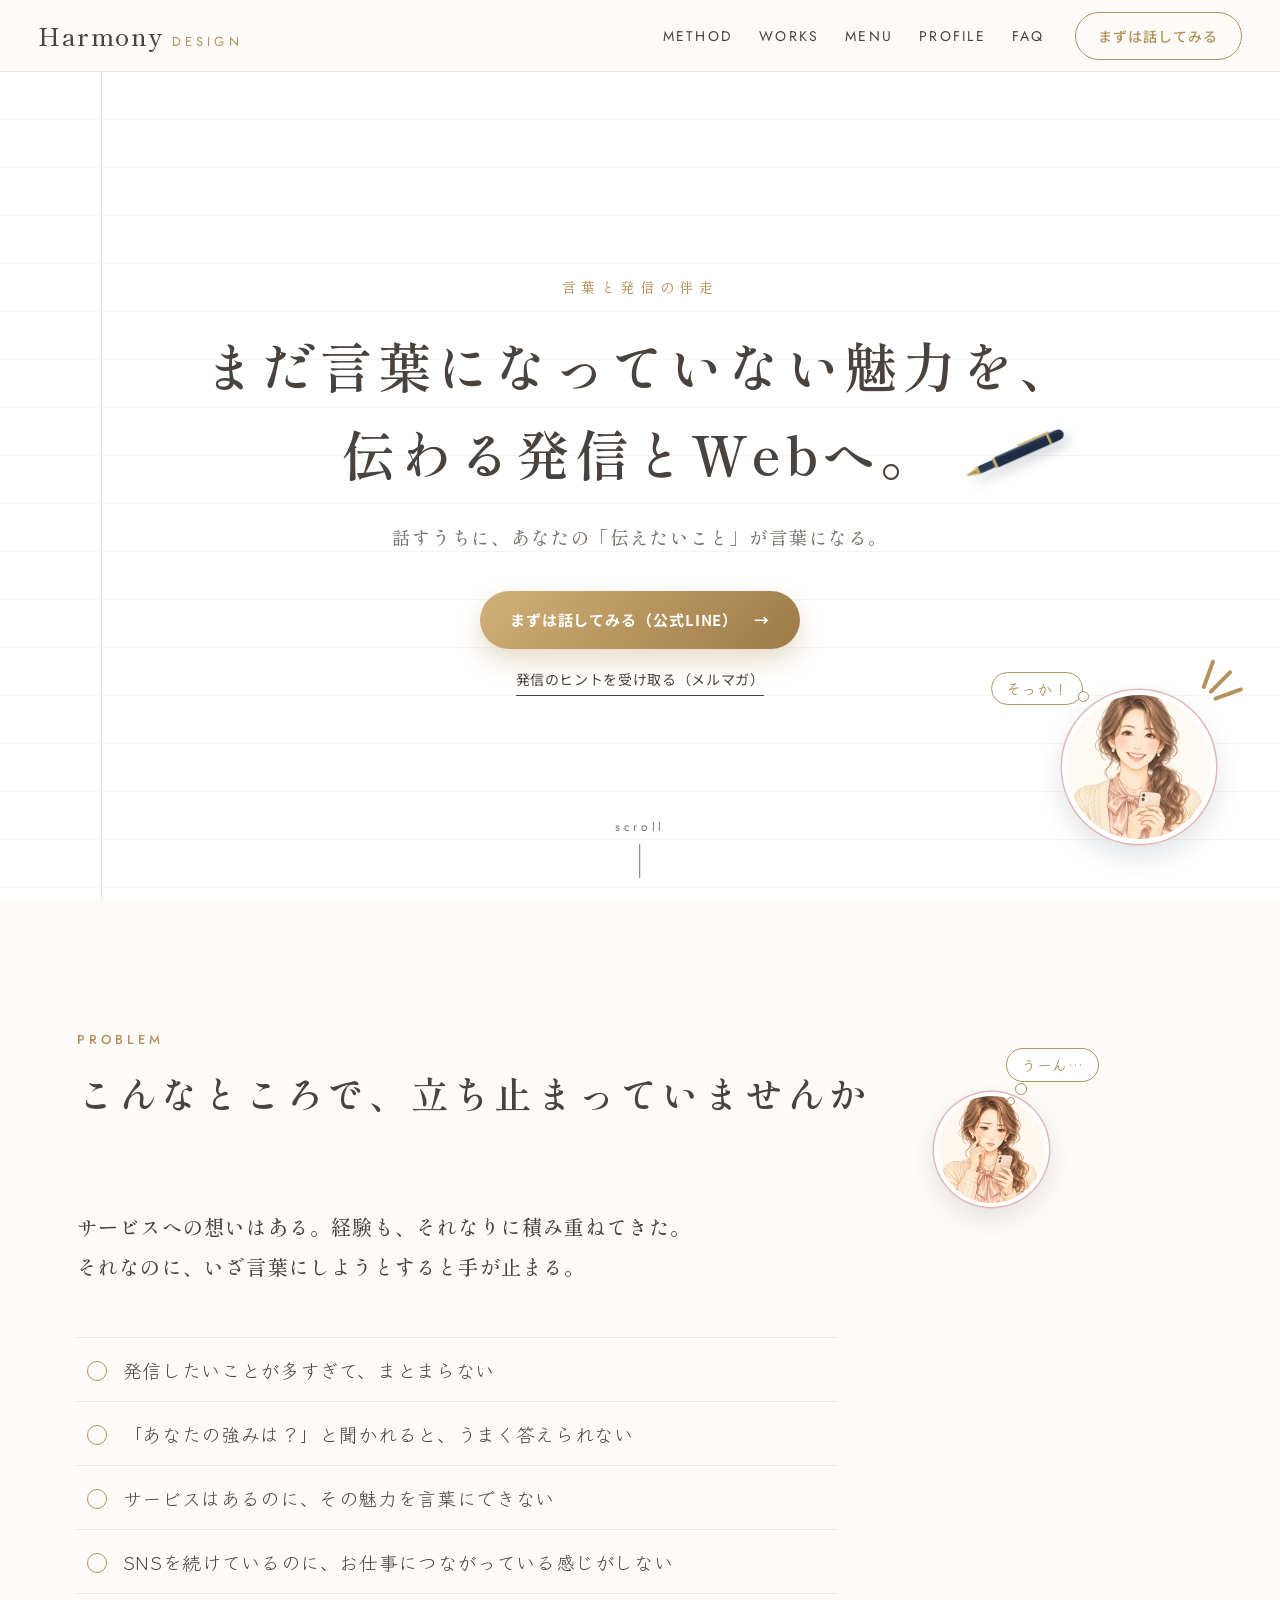
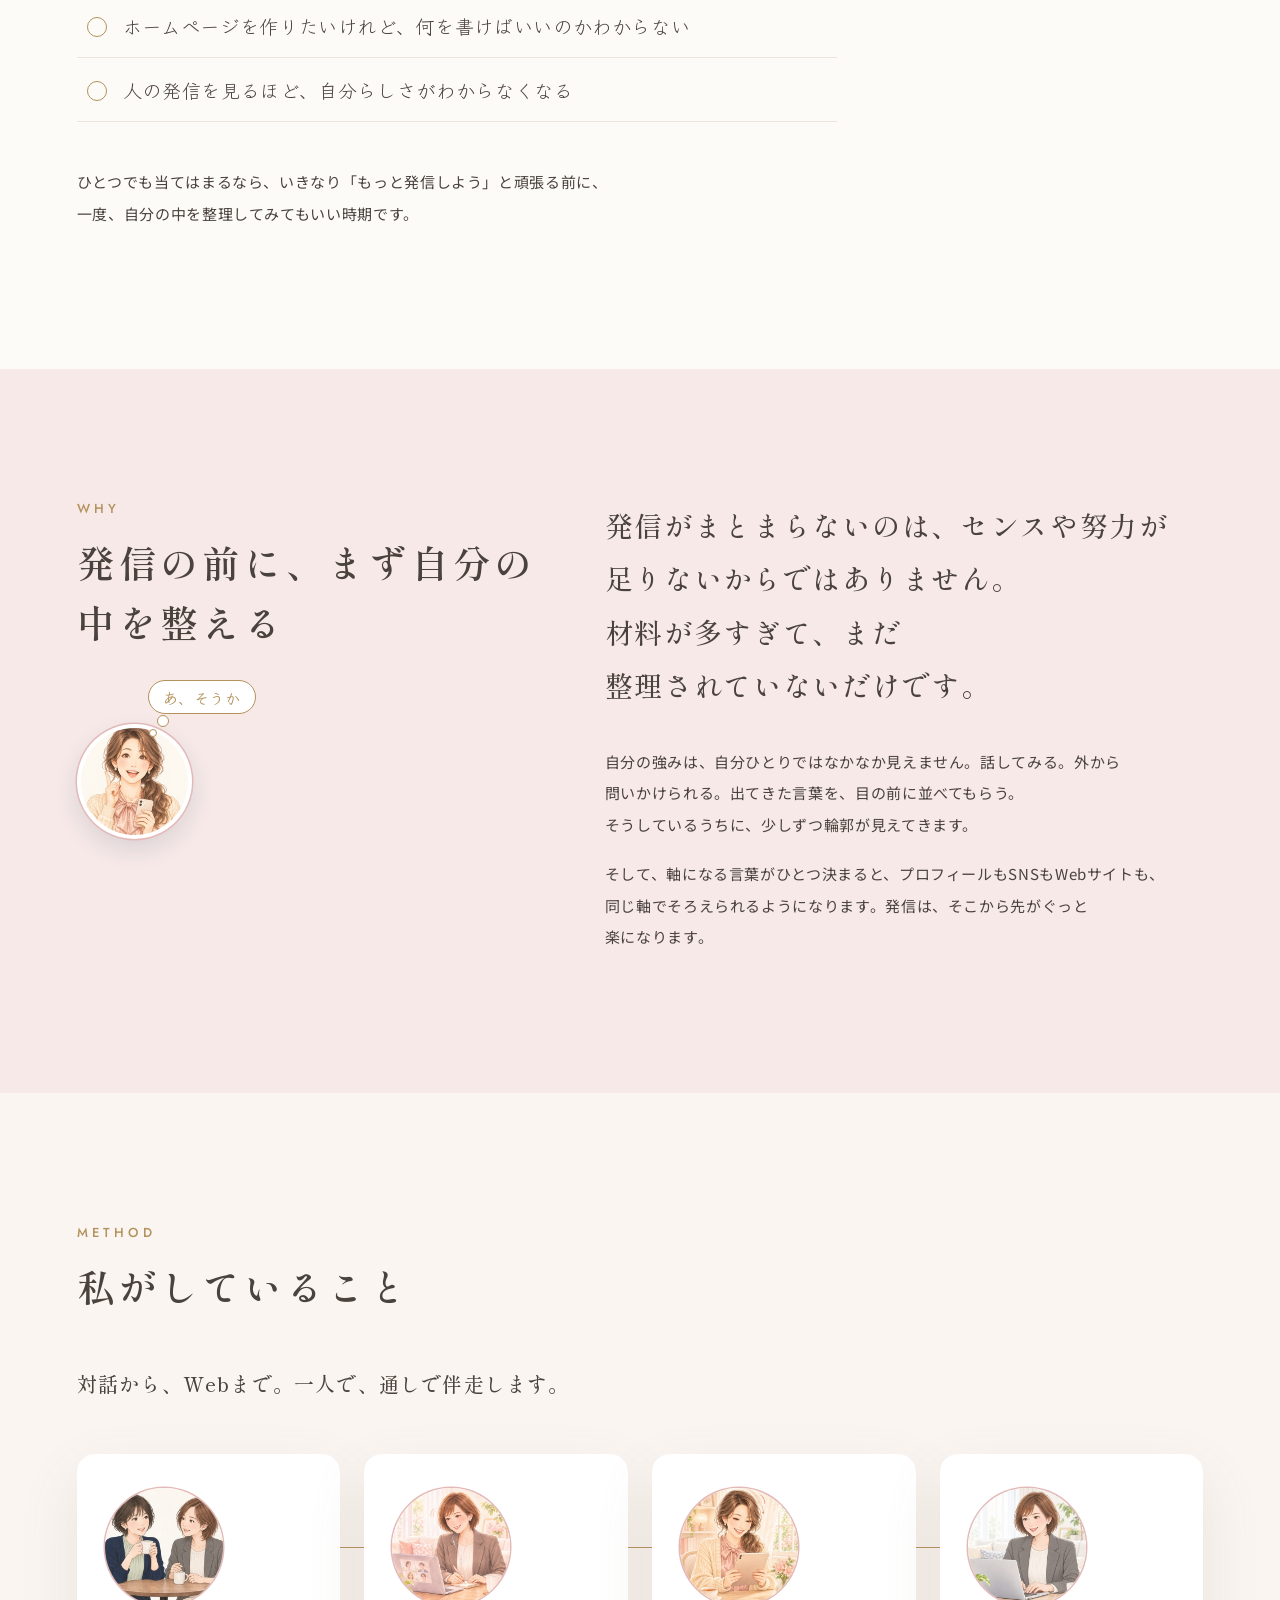
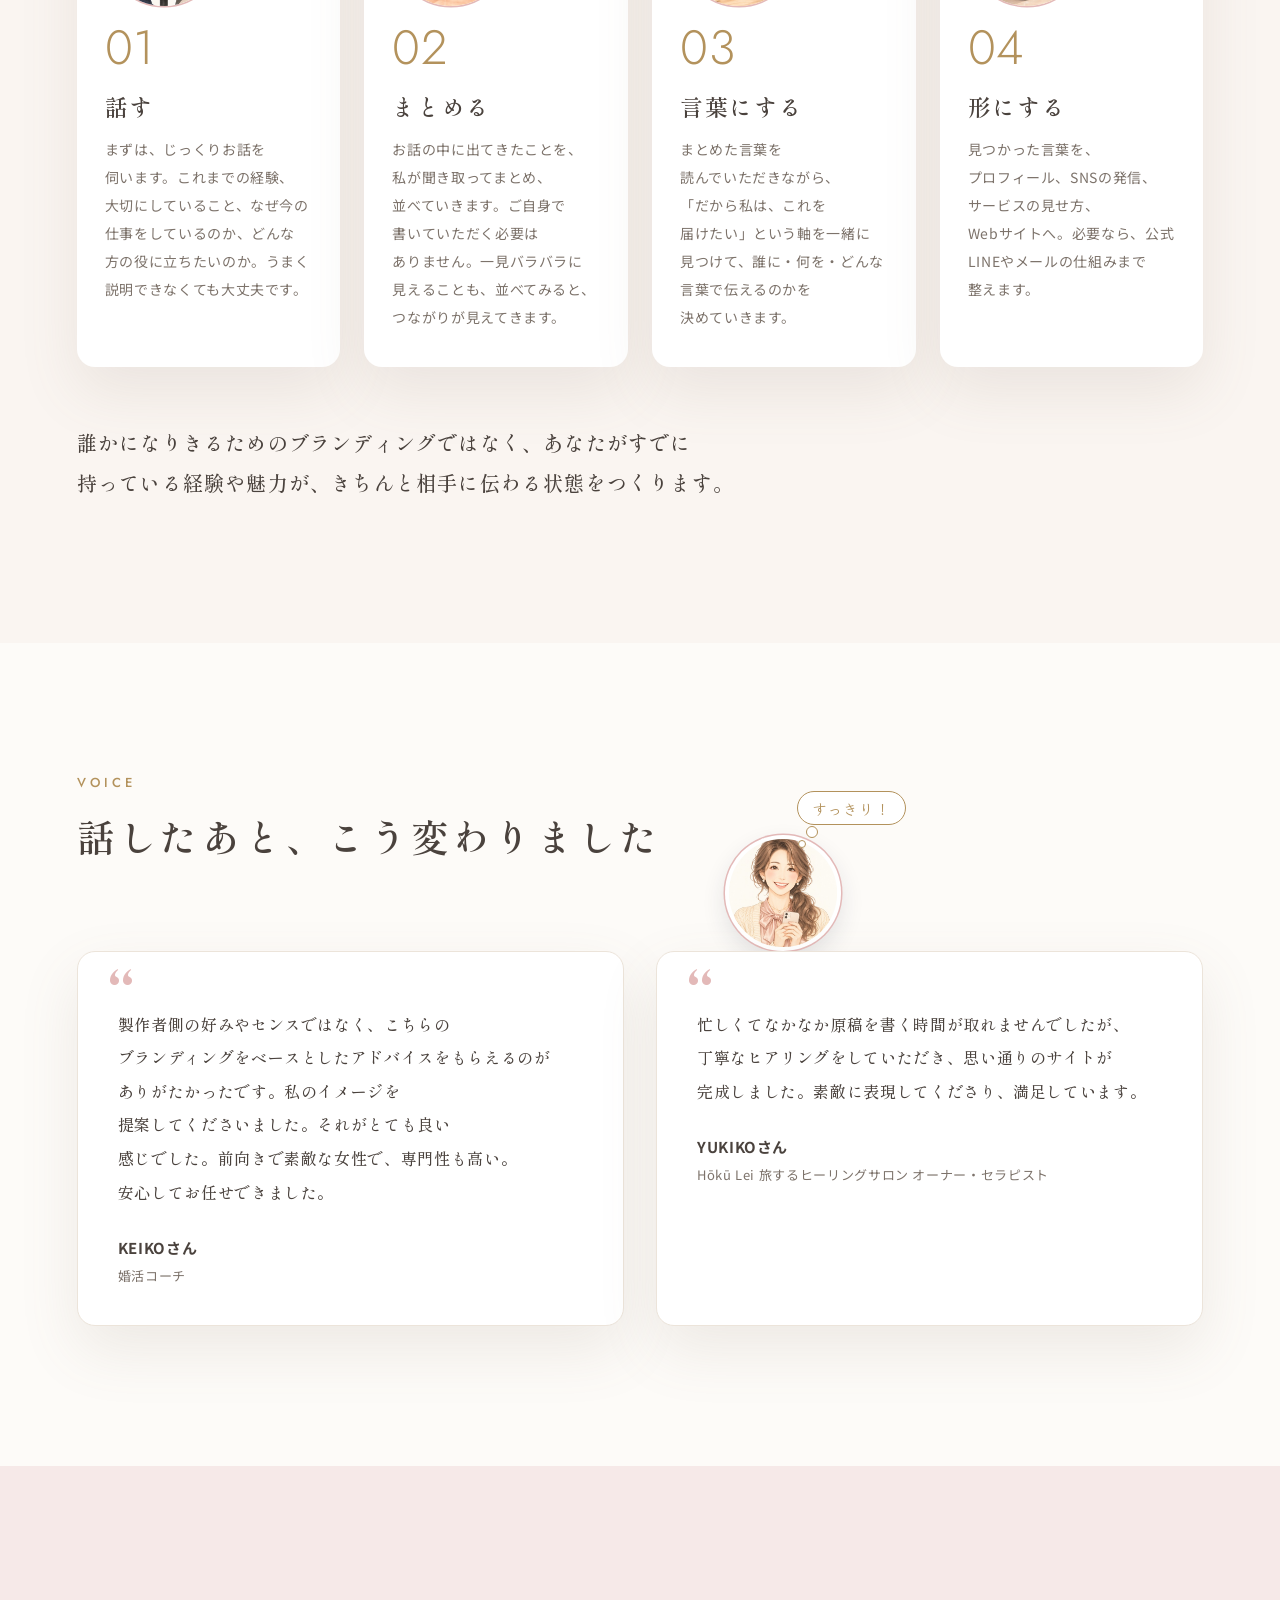
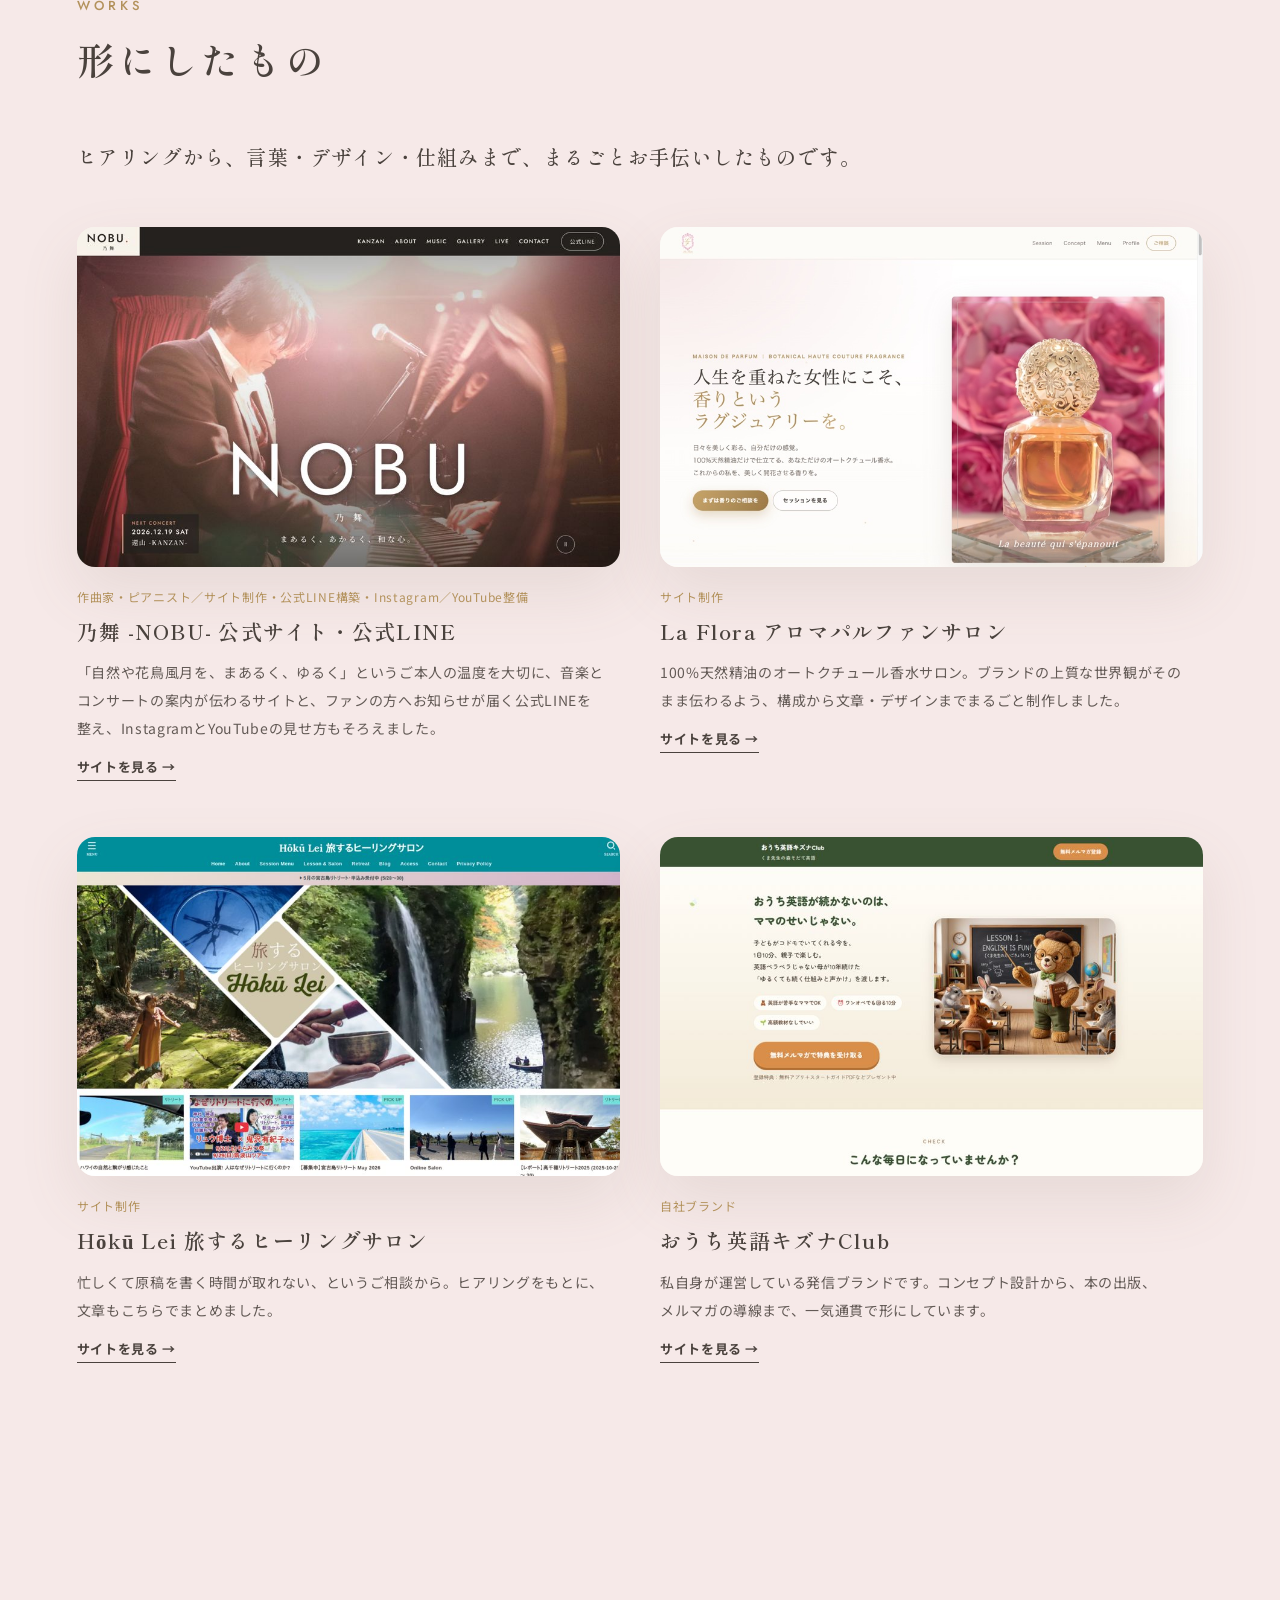
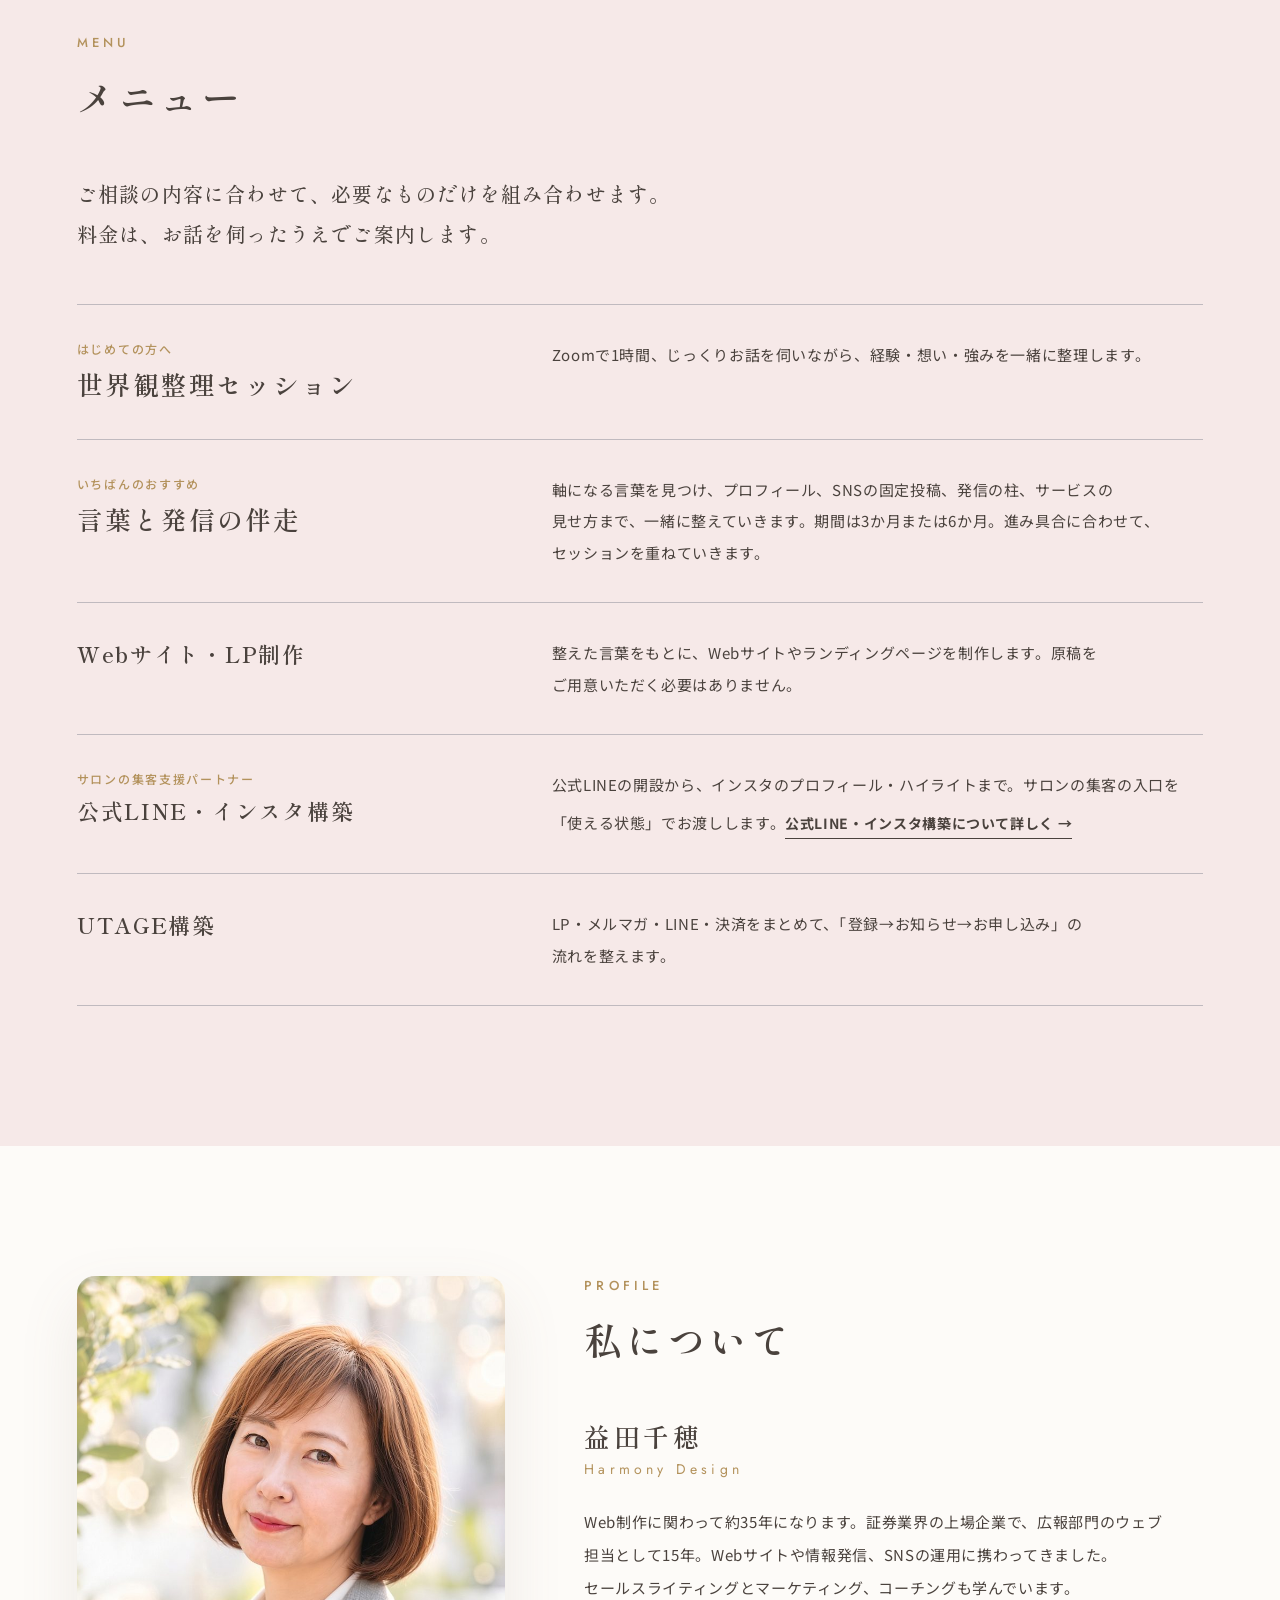
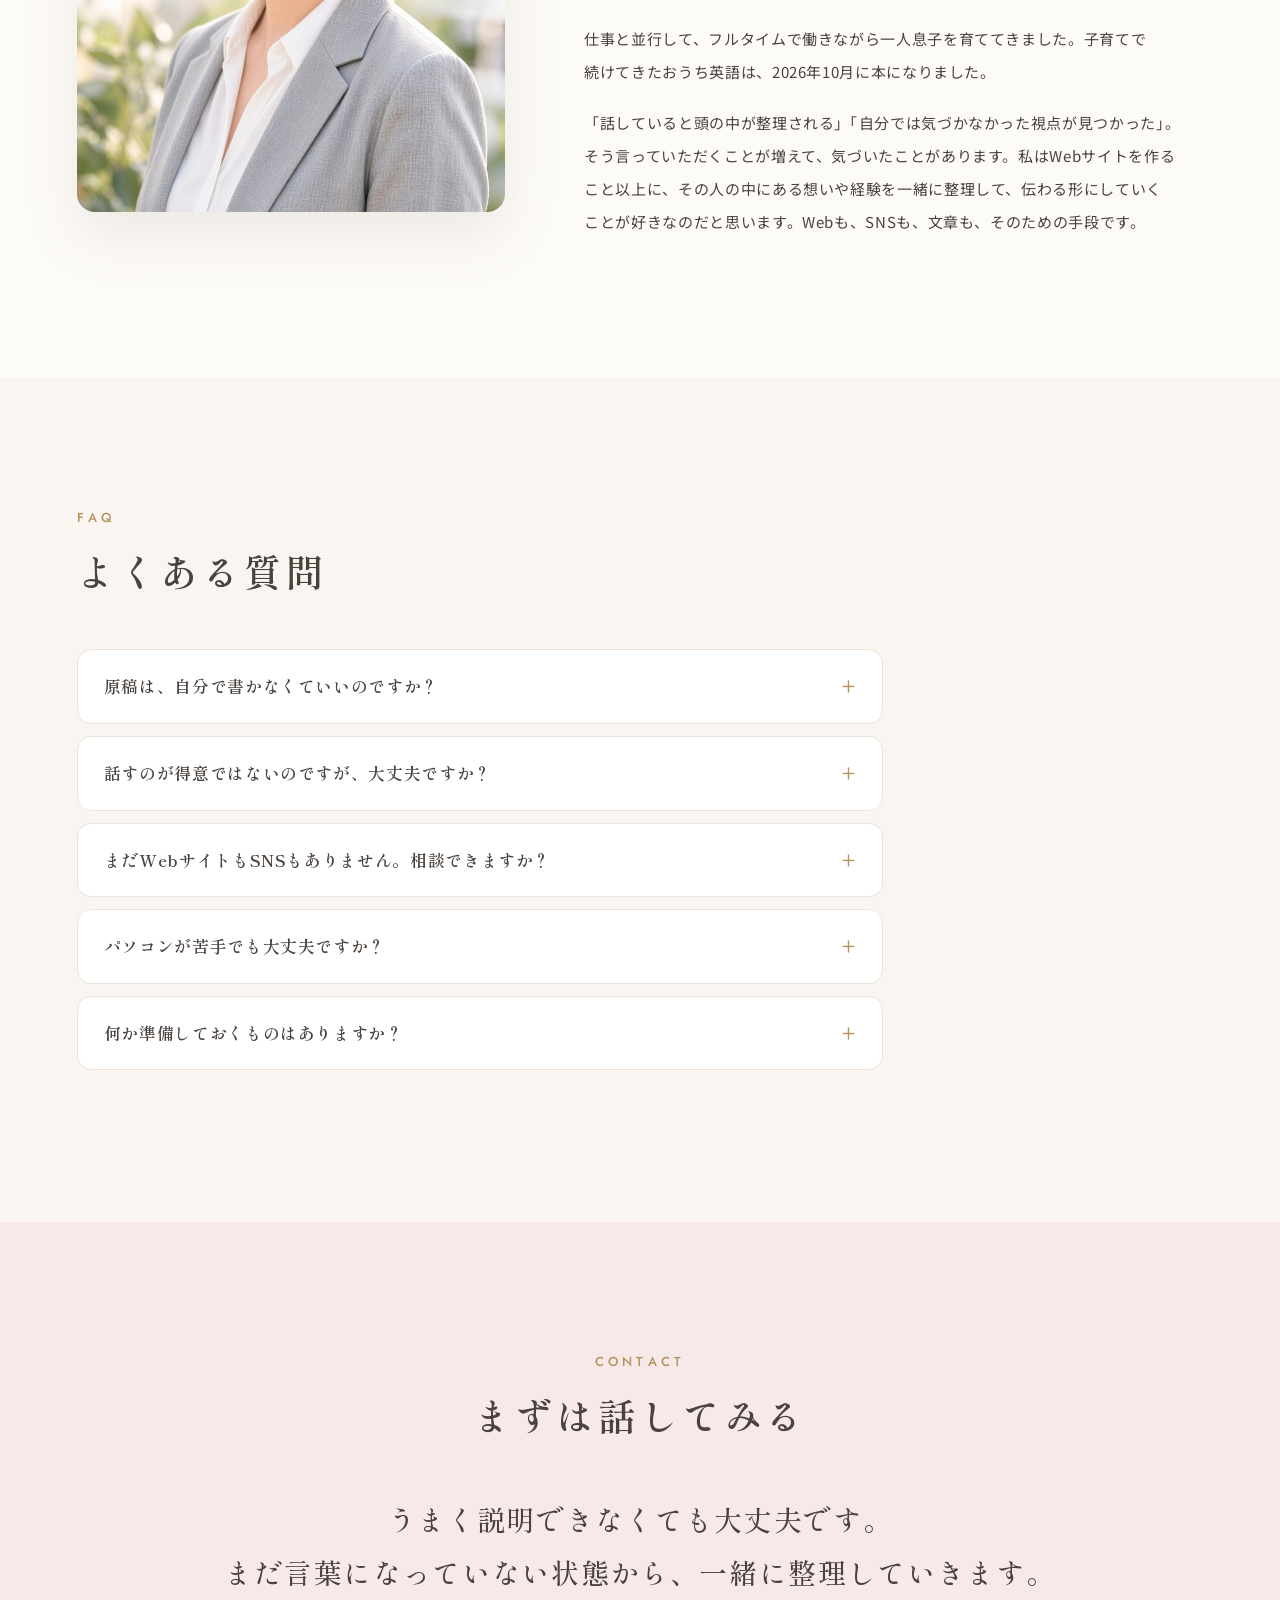
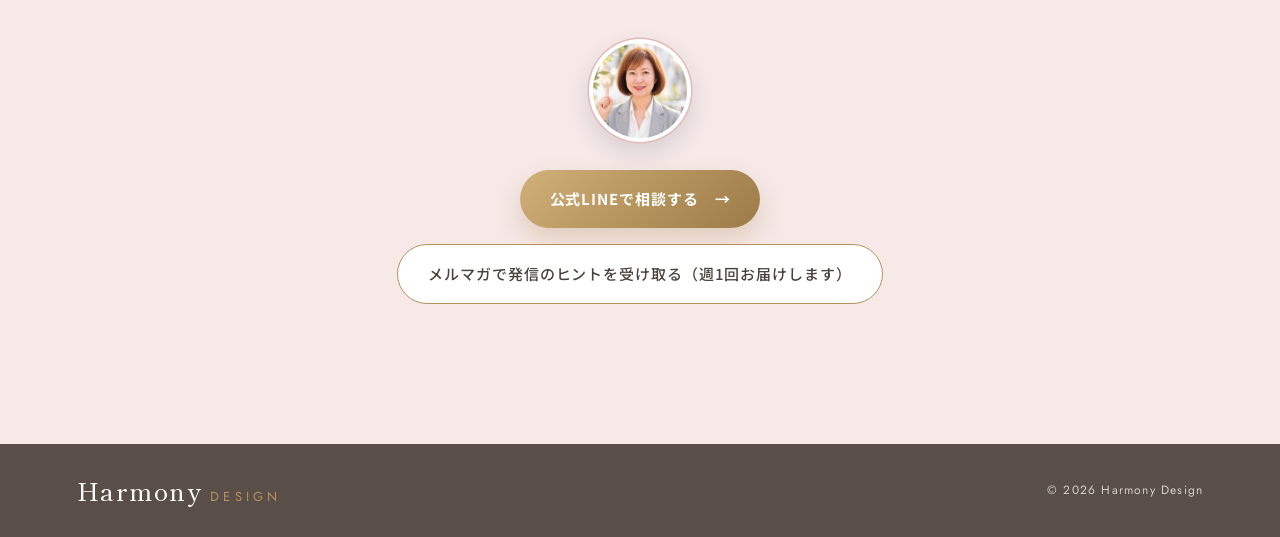
==== commit dc2a87ac: "公式LINE・インスタページのライブ・イベント向け表現をサロン向けに書き換え Co-Authored-By: Claude Opus 5.5 <noreply@anthropic.com>" ====
--- a/index.html
+++ b/index.html
@@ -159,7 +159,7 @@
           <div class="menu-item menu-main reveal"><dt><span class="menu-tag">はじめての方へ</span>世界観整理セッション</dt><dd>Zoomで1時間、じっくりお話を伺いながら、経験・想い・強みを一緒に整理します。</dd></div>
           <div class="menu-item menu-main reveal"><dt><span class="menu-tag">いちばんのおすすめ</span>言葉と発信の伴走</dt><dd>軸になる言葉を見つけ、プロフィール、SNSの固定投稿、発信の柱、サービスの見せ方まで、一緒に整えていきます。期間は3か月または6か月。進み具合に合わせて、セッションを重ねていきます。</dd></div>
           <div class="menu-item reveal"><dt>Webサイト・LP制作</dt><dd>整えた言葉をもとに、Webサイトやランディングページを制作します。原稿をご用意いただく必要はありません。</dd></div>
-          <div class="menu-item reveal"><dt><span class="menu-tag">サロンの集客支援パートナー</span>公式LINE・インスタ構築</dt><dd>公式LINEの開設から、インスタのプロフィール・ハイライトまで。お店の入口を「使える状態」でお渡しします。<a href="line-setup/">公式LINE・インスタ構築について詳しく →</a></dd></div>
+          <div class="menu-item reveal"><dt><span class="menu-tag">サロンの集客支援パートナー</span>公式LINE・インスタ構築</dt><dd>公式LINEの開設から、インスタのプロフィール・ハイライトまで。サロンの集客の入口を「使える状態」でお渡しします。<a href="line-setup/">公式LINE・インスタ構築について詳しく →</a></dd></div>
           <div class="menu-item reveal"><dt>UTAGE構築</dt><dd>LP・メルマガ・LINE・決済をまとめて、「登録→お知らせ→お申し込み」の流れを整えます。</dd></div>
         </dl>
       </div>
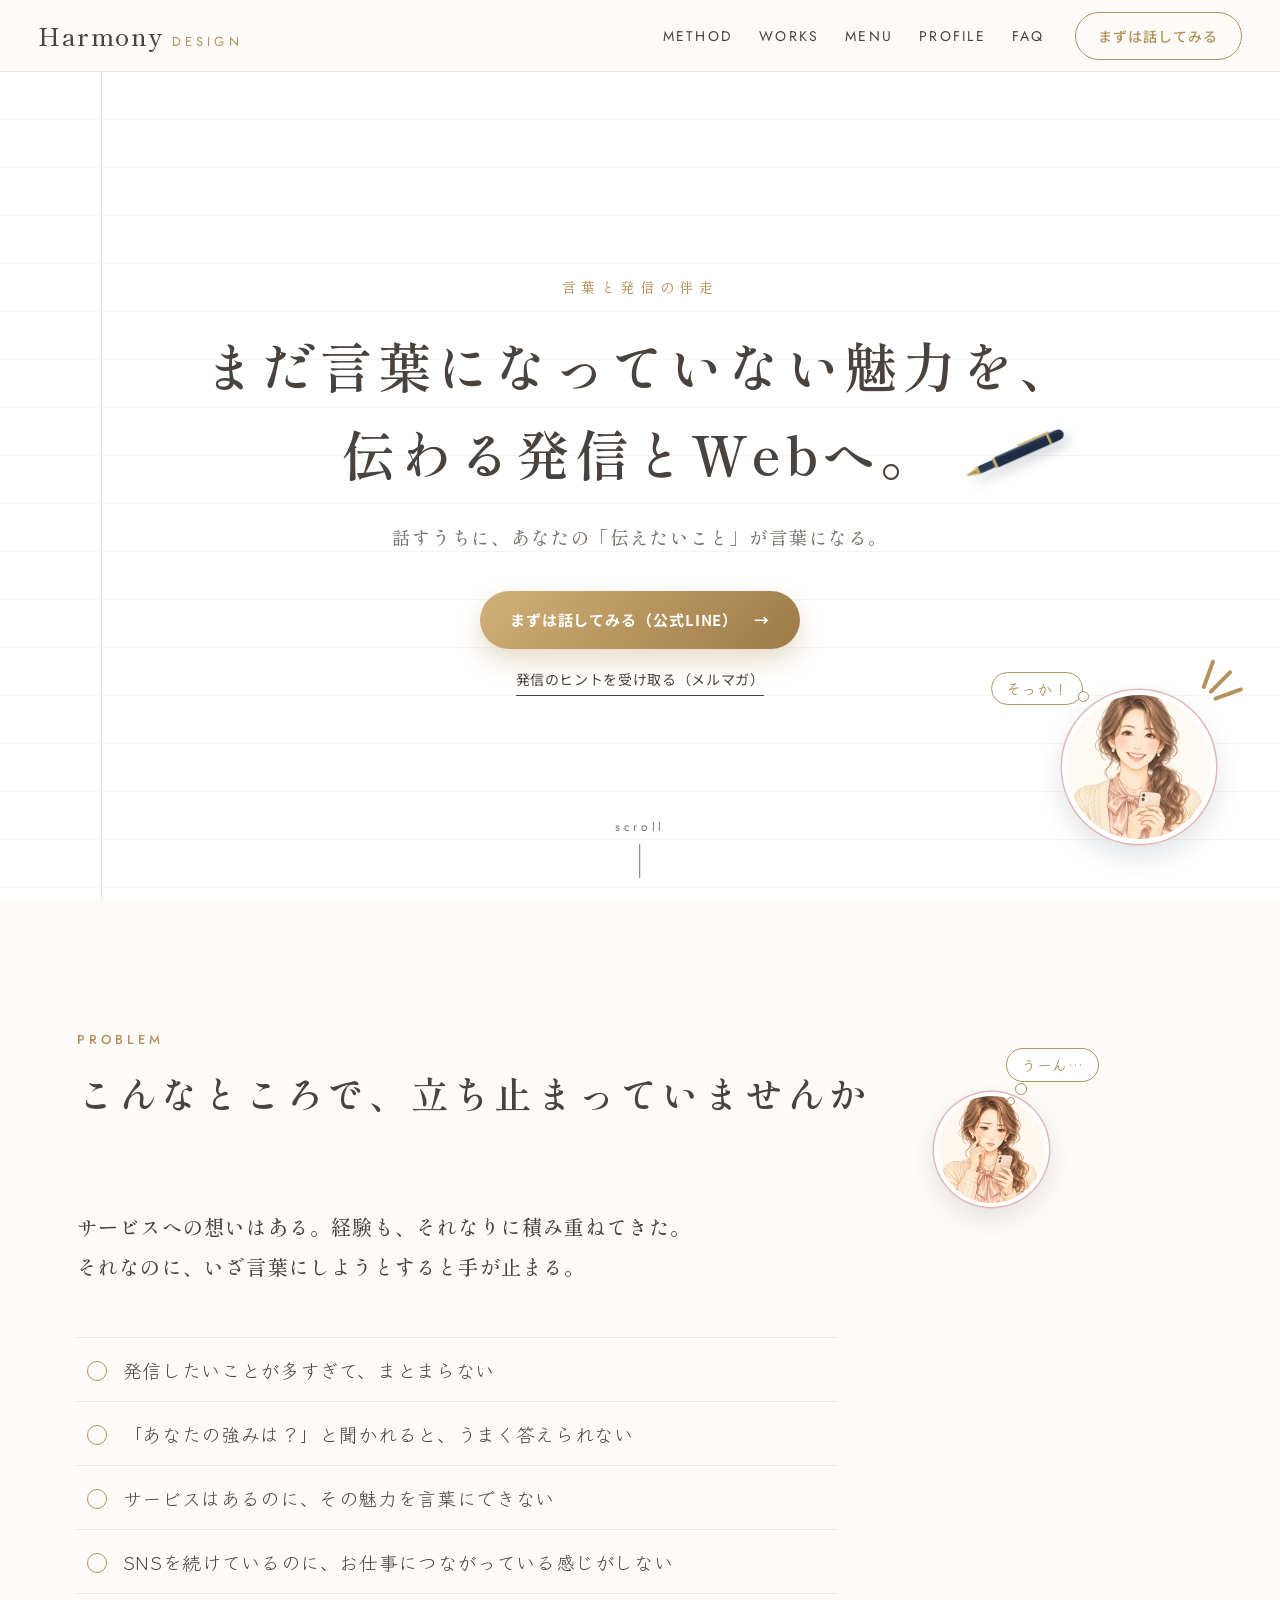
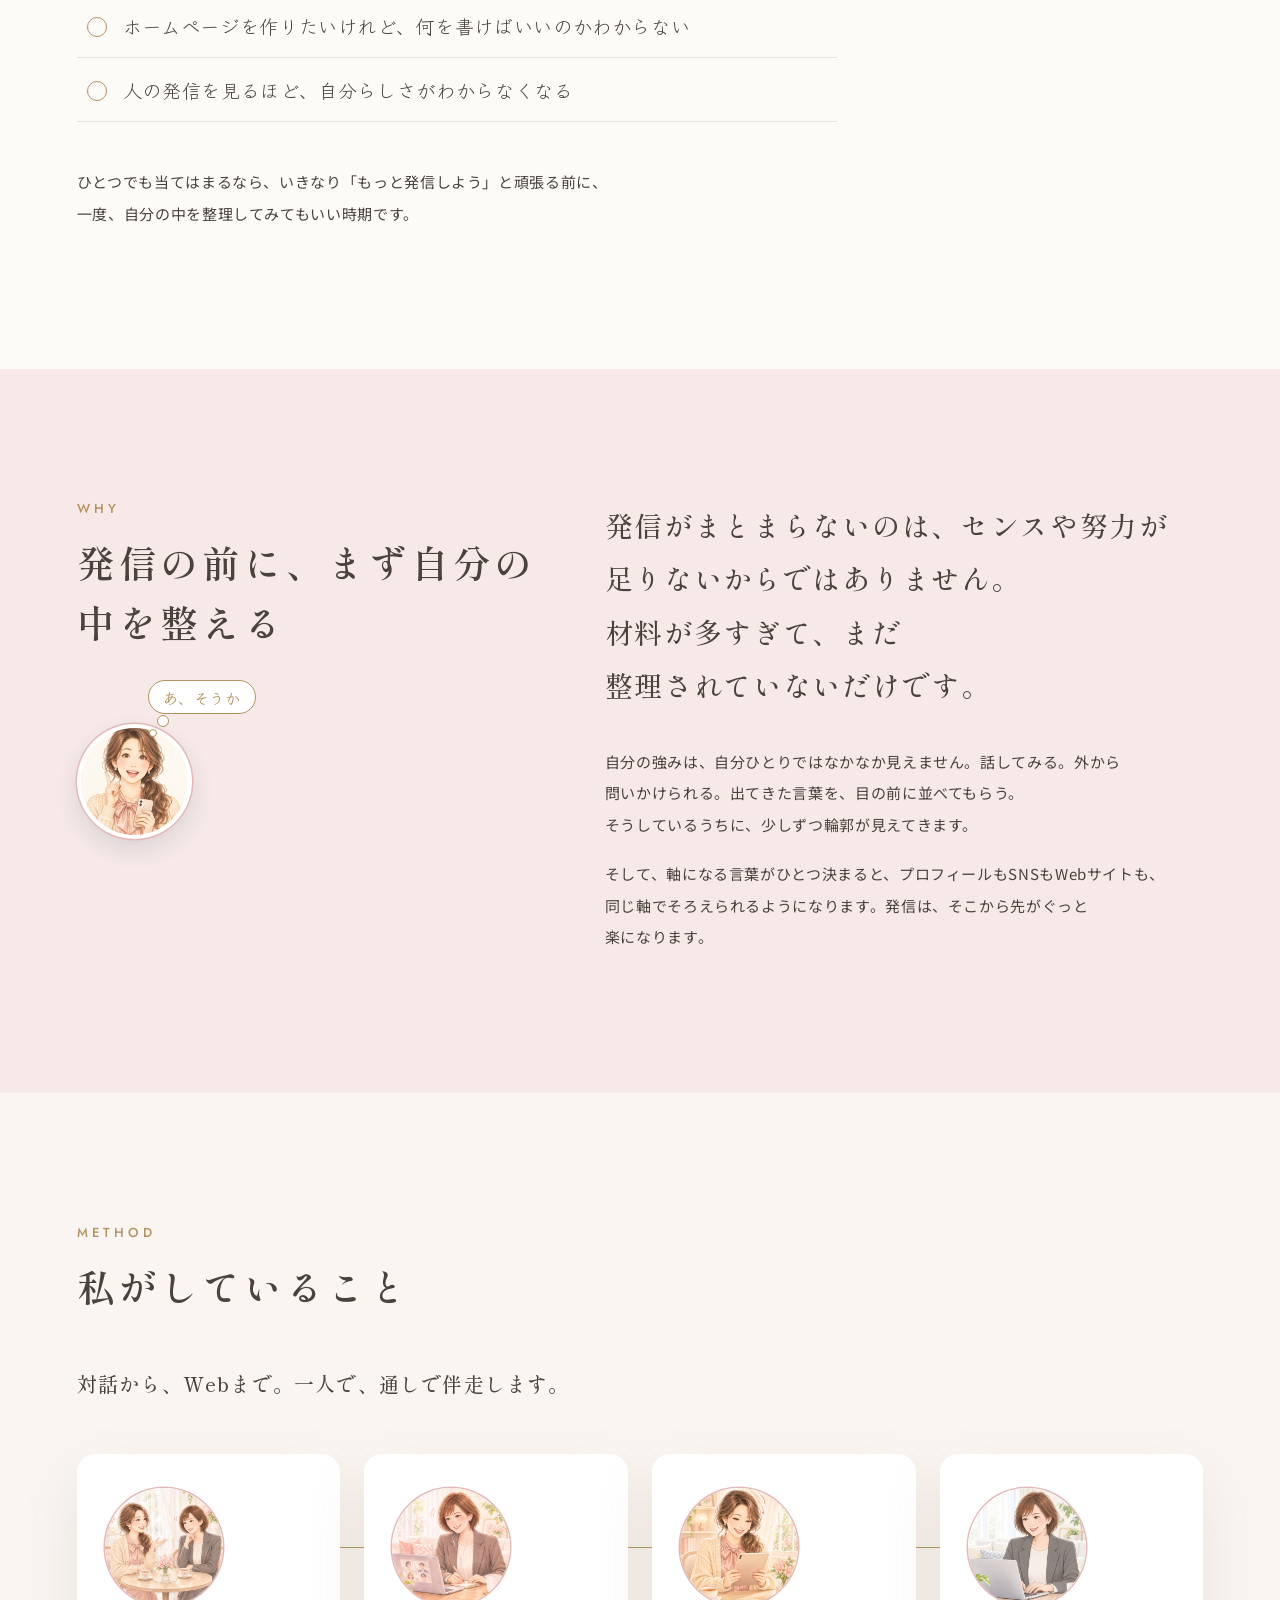
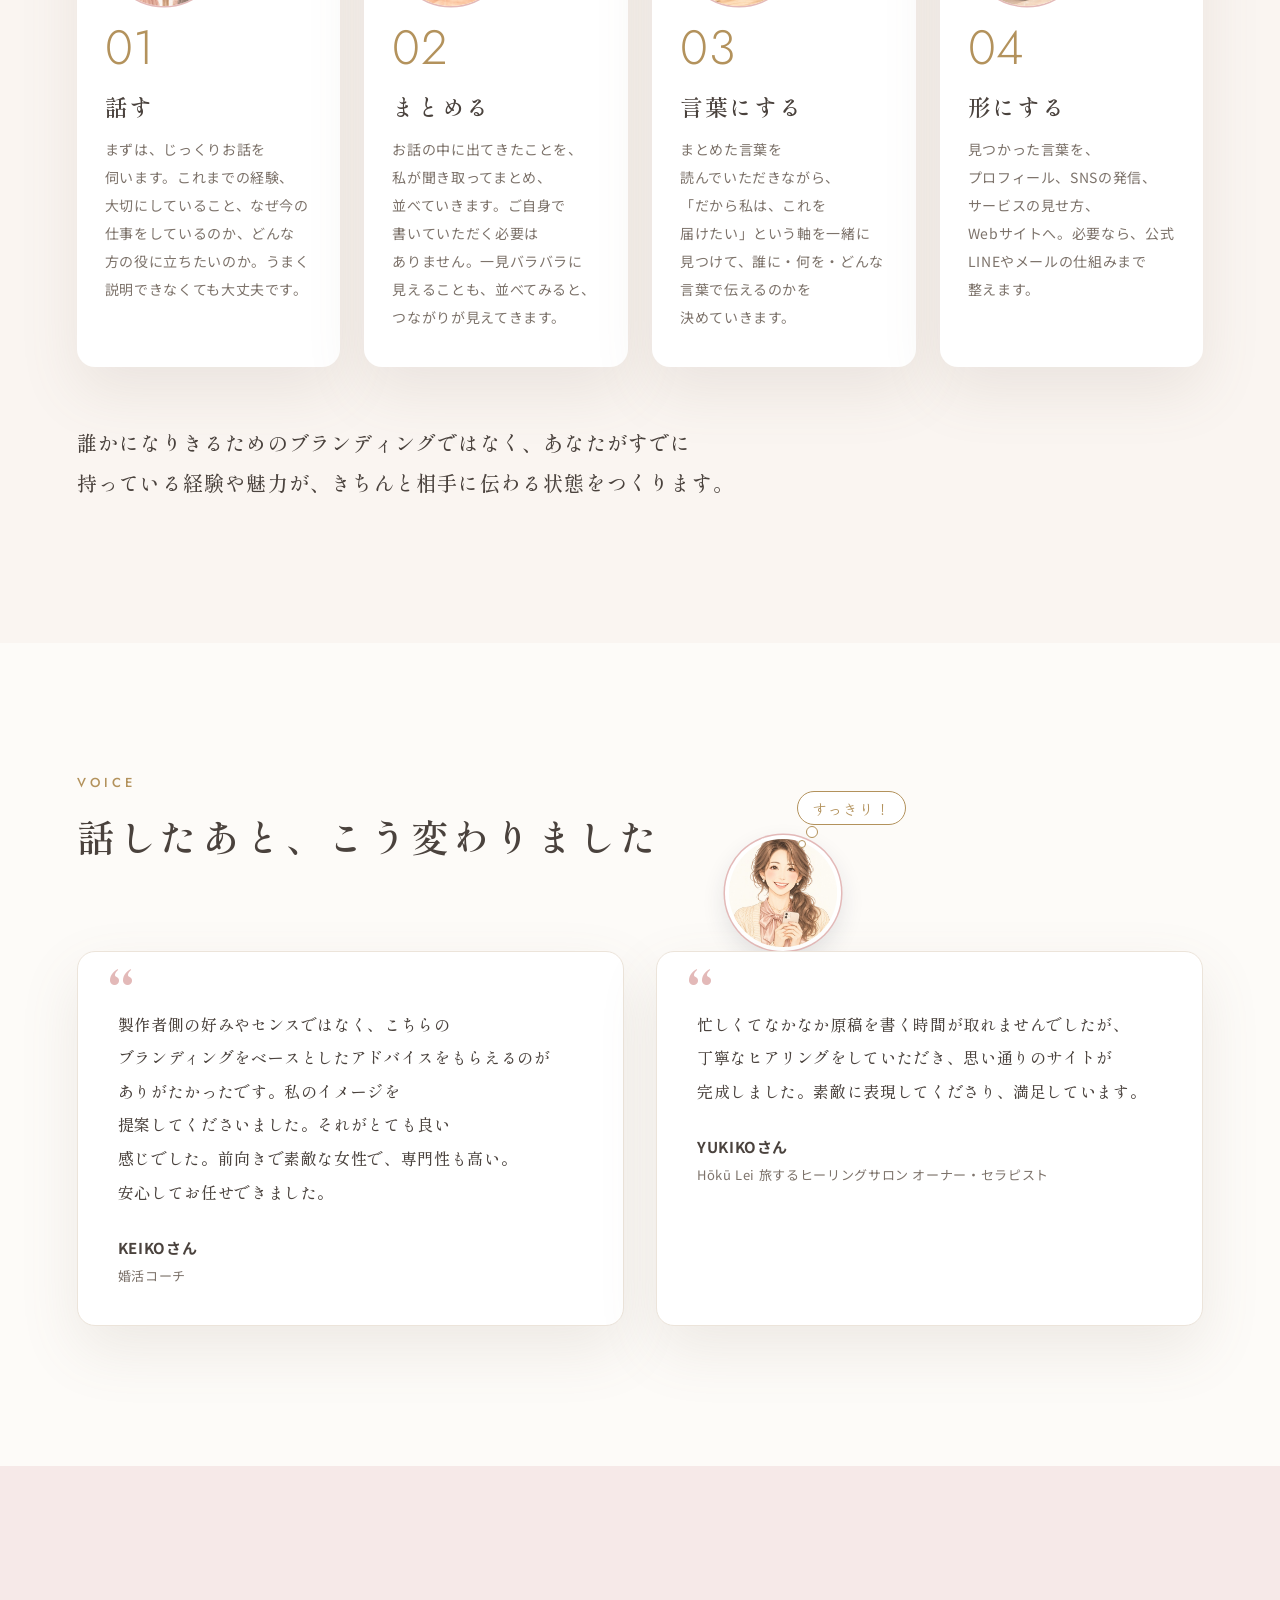
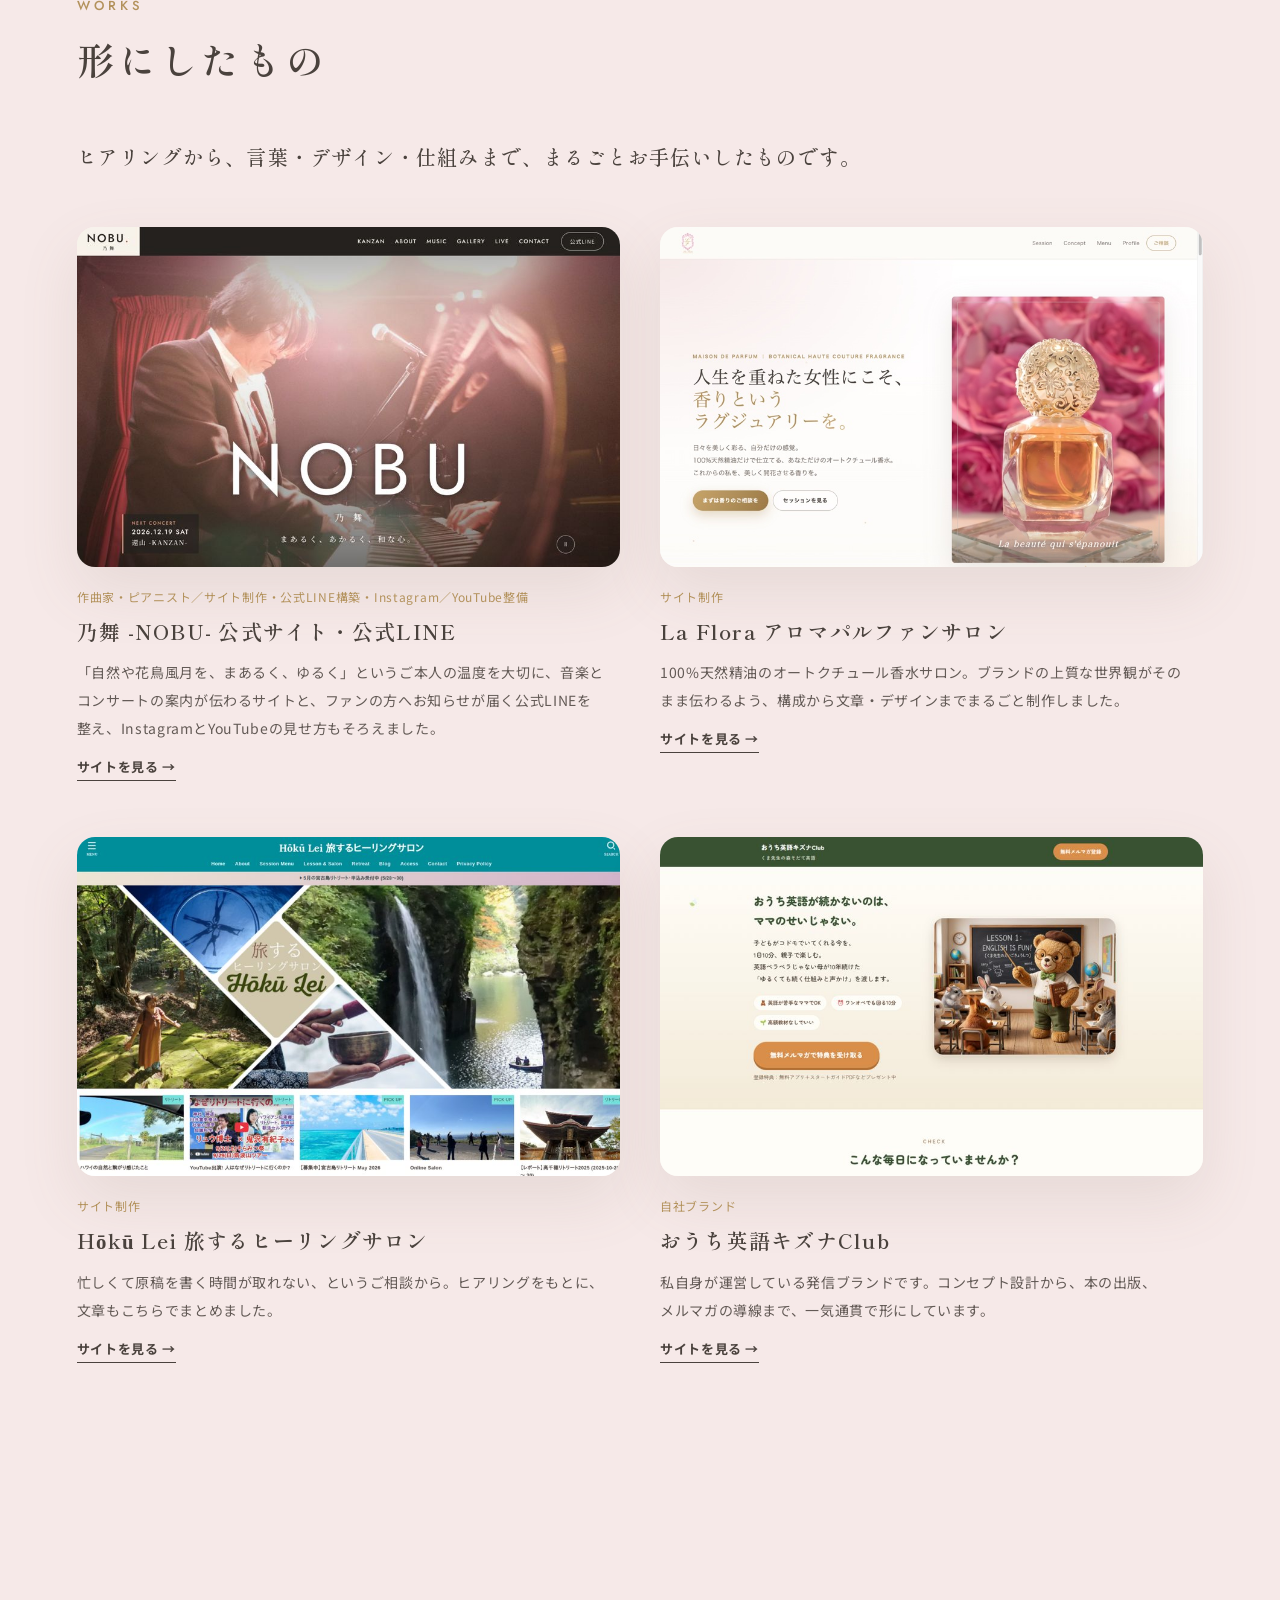
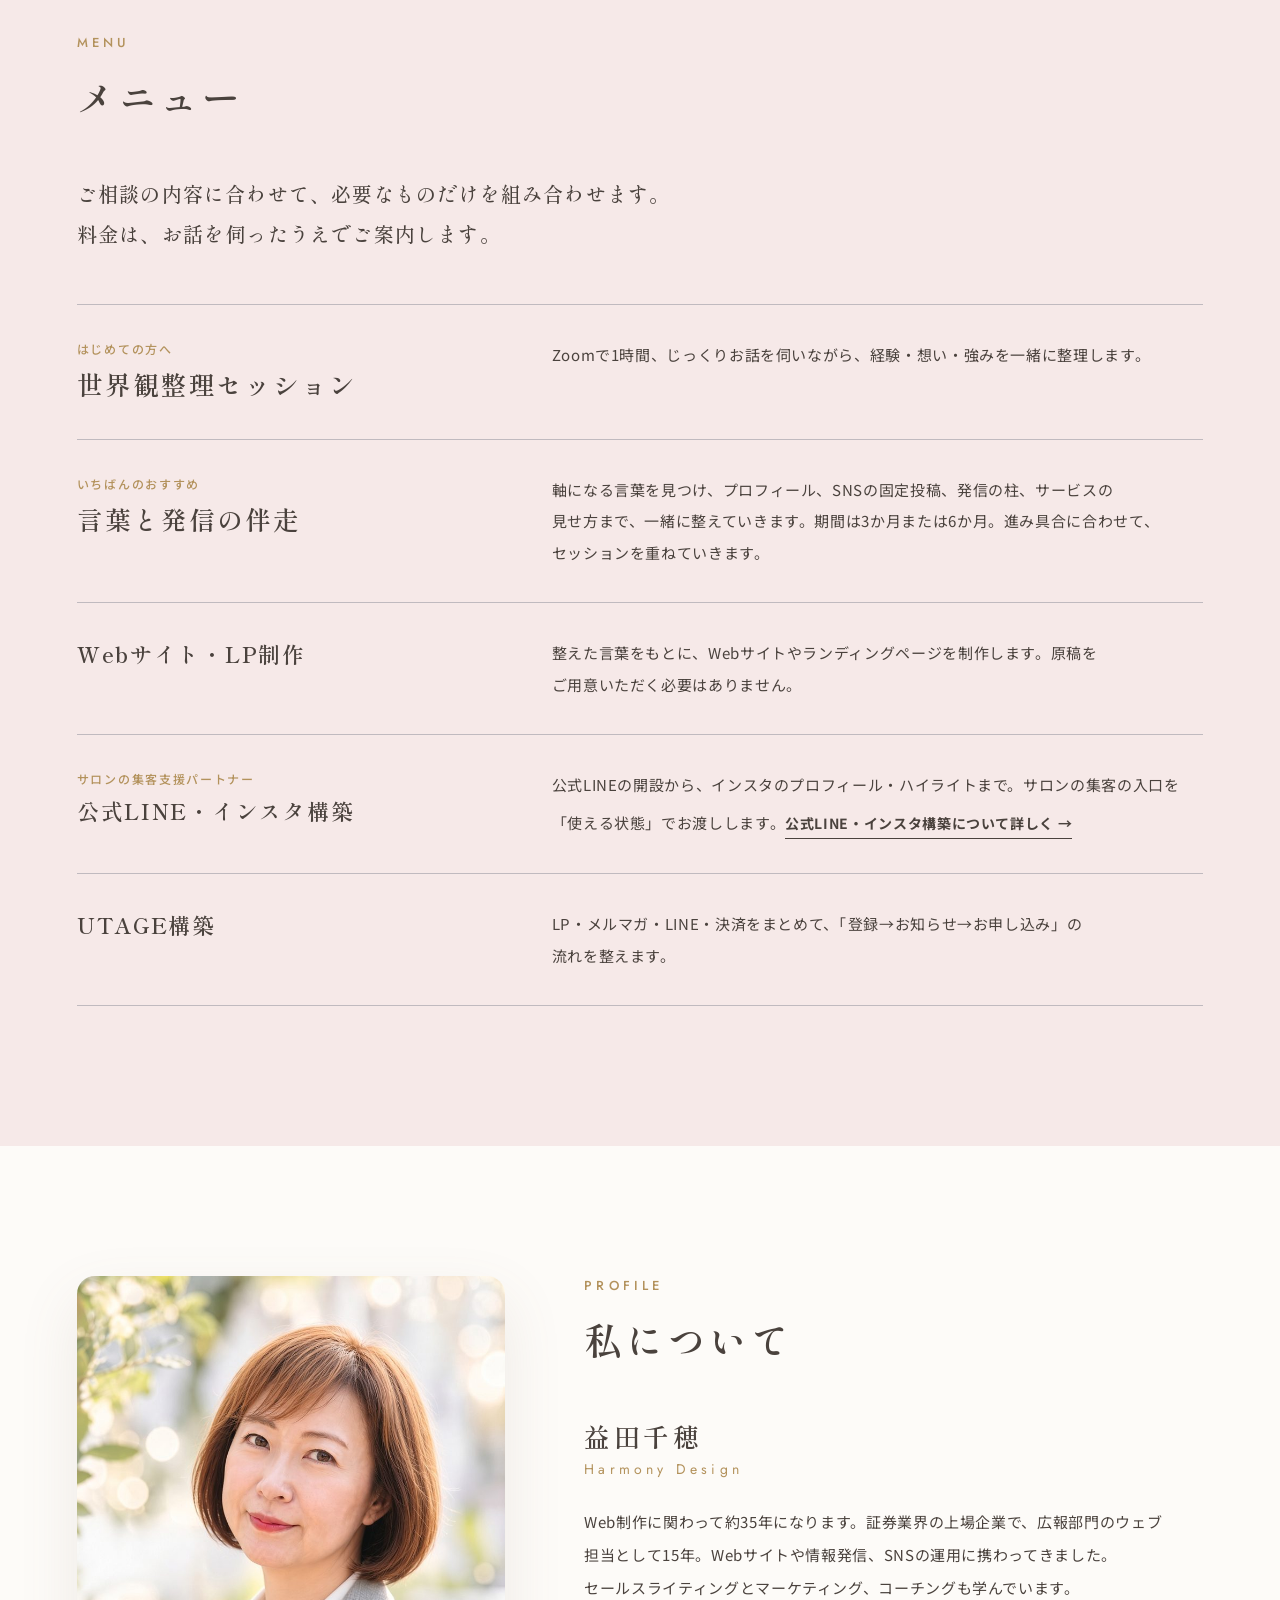
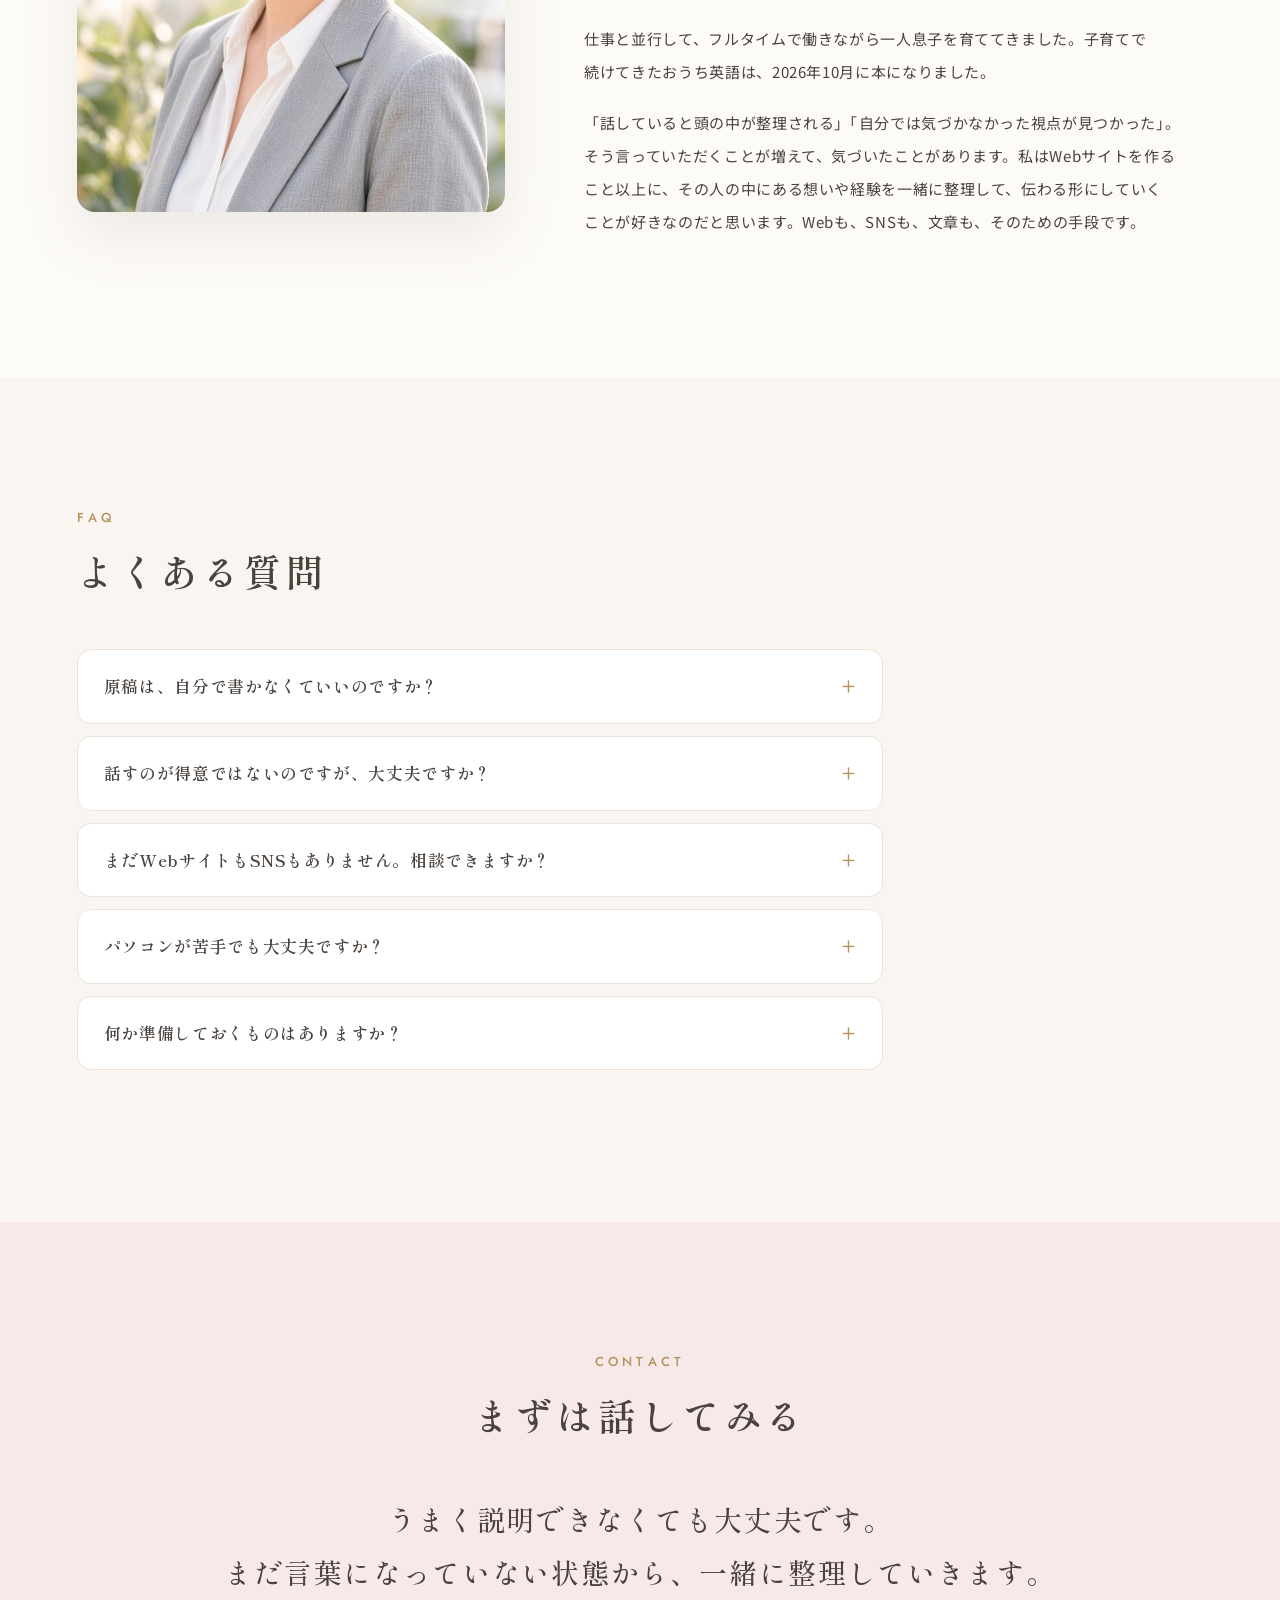
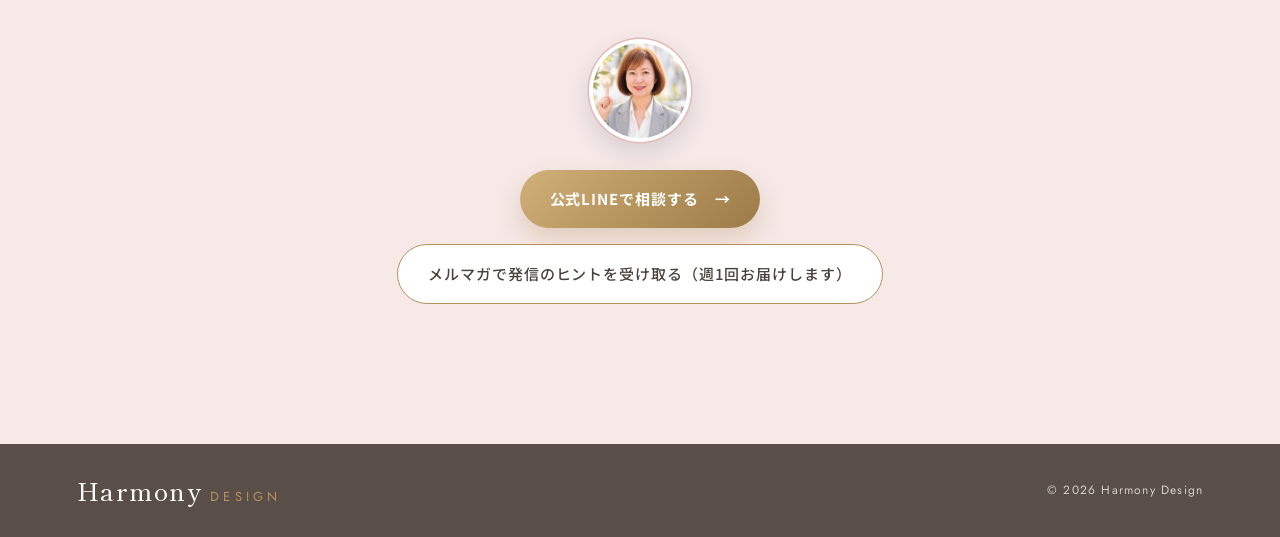
==== commit 1ea6cfe7: "進め方「01 話す」のイラストを新しい人物に差し替え Co-Authored-By: Claude Opus 5.5 <noreply@anthropic.com>" ====
--- a/index.html
+++ b/index.html
@@ -107,7 +107,7 @@
         <h2 class="big-title js-title" id="method-title" data-ja="私がしていること">METHOD</h2>
         <p class="lead reveal">対話から、Webまで。一人で、通しで伴走します。</p>
         <ol class="steps">
-          <li class="step reveal"><figure class="step-img"><img src="img/step-talk.jpg" alt="カフェで向かい合って話す二人の女性" width="420" height="420" loading="lazy"></figure><span class="step-num">01</span><h3>話す</h3><p>まずは、じっくりお話を伺います。これまでの経験、大切にしていること、<span class="nb">なぜ</span>今の仕事をしているのか、どんな方の役に立ちたいのか。うまく説明できなくても大丈夫です。</p></li>
+          <li class="step reveal"><figure class="step-img"><img src="img/step-talk-salon.jpg" alt="紅茶を前に、笑顔で話す女性と、うなずいて聞く益田千穂" width="420" height="420" loading="lazy"></figure><span class="step-num">01</span><h3>話す</h3><p>まずは、じっくりお話を伺います。これまでの経験、大切にしていること、<span class="nb">なぜ</span>今の仕事をしているのか、どんな方の役に立ちたいのか。うまく説明できなくても大丈夫です。</p></li>
           <li class="step reveal"><figure class="step-img"><img src="img/step-listen.jpg" alt="オンラインで話を聞きながらメモを取る益田千穂" width="420" height="420" loading="lazy"></figure><span class="step-num">02</span><h3>まとめる</h3><p>お話の中に出てきたことを、私が聞き取ってまとめ、並べていきます。ご自身で書いていただく必要はありません。一見バラバラに見えることも、並べてみると、つながりが見えてきます。</p></li>
           <li class="step reveal"><figure class="step-img"><img src="img/step-read.jpg" alt="まとまった文章をタブレットで読んでほほえむ女性" width="420" height="420" loading="lazy"></figure><span class="step-num">03</span><h3>言葉にする</h3><p>まとめた言葉を読んでいただきながら、「だから私は、これを届けたい」という軸を一緒に見つけて、誰に・何を・どんな言葉で伝えるのかを決めていきます。</p></li>
           <li class="step reveal"><figure class="step-img"><img src="img/step-make-illust.jpg" alt="ノートパソコンで作業する益田千穂" width="420" height="420" loading="lazy"></figure><span class="step-num">04</span><h3>形にする</h3><p>見つかった言葉を、プロフィール、SNSの発信、サービスの見せ方、Webサイトへ。必要なら、公式LINEやメールの仕組みまで整えます。</p></li>
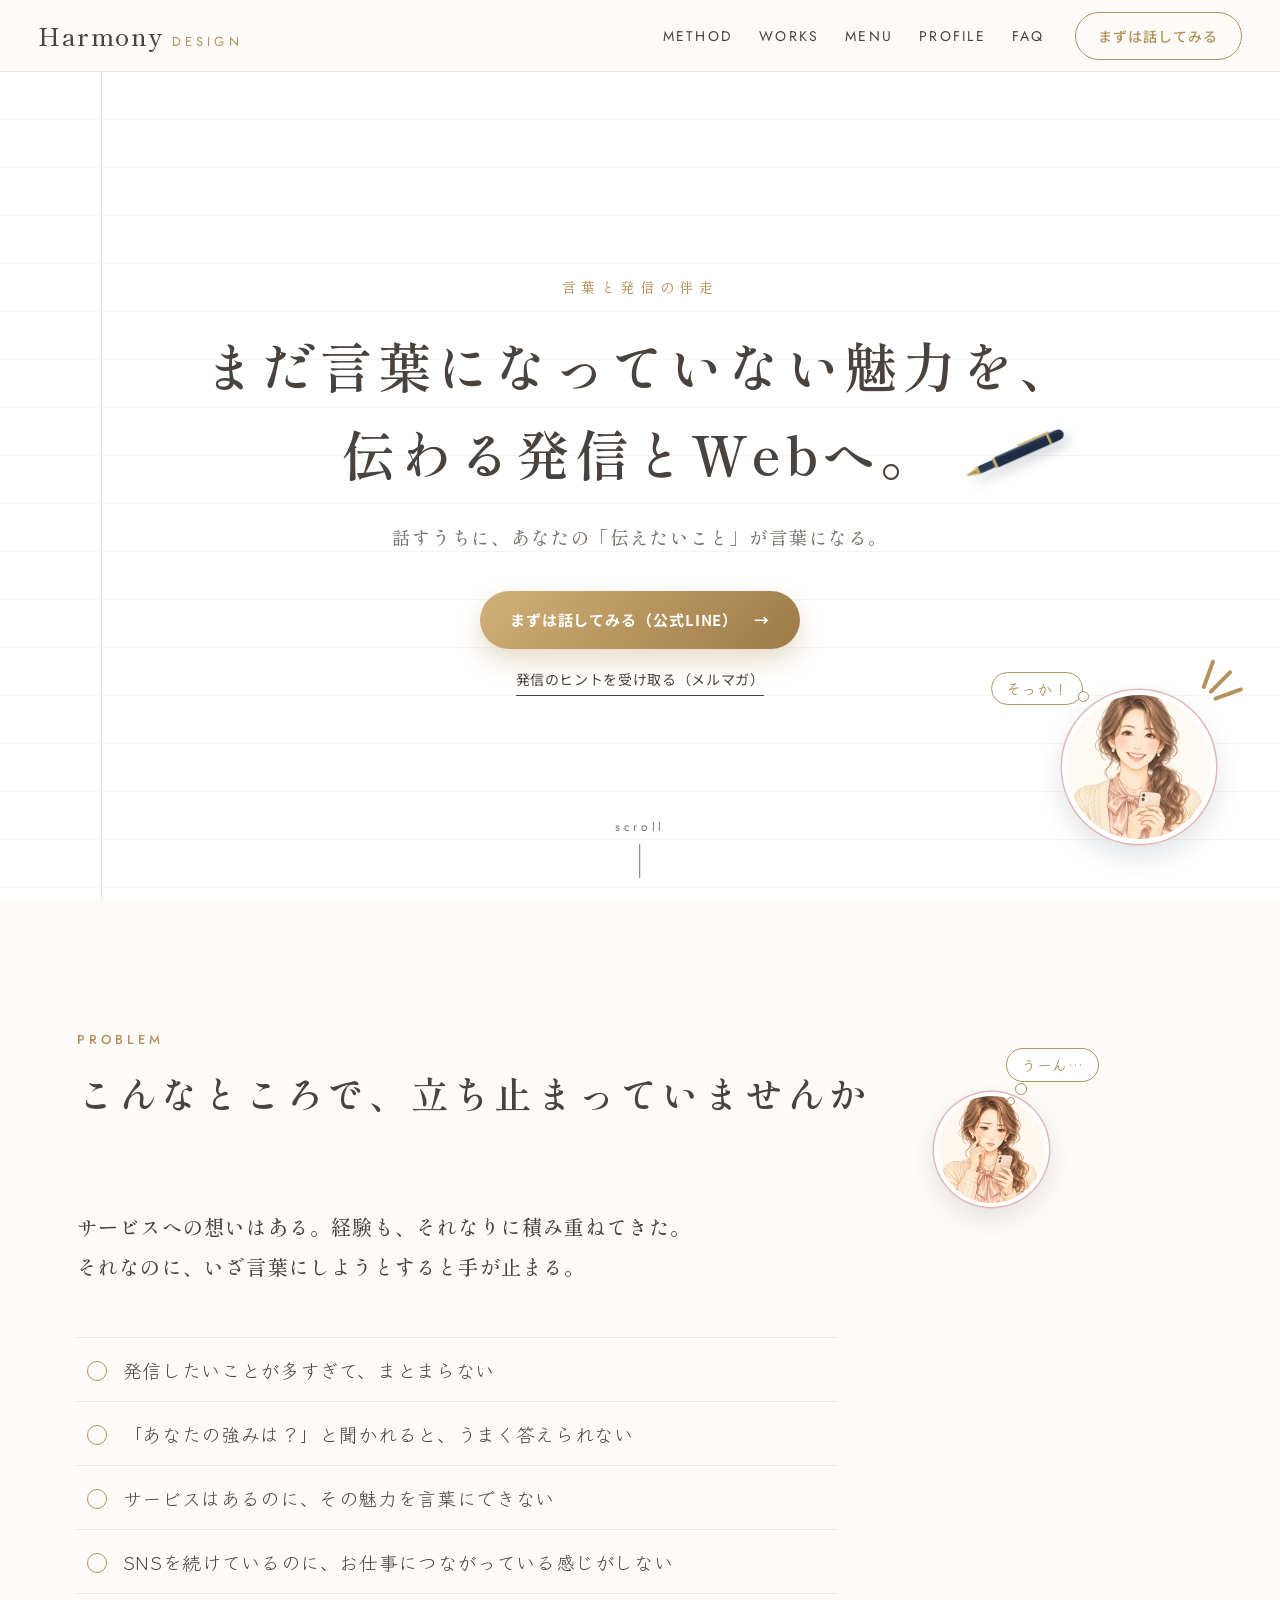
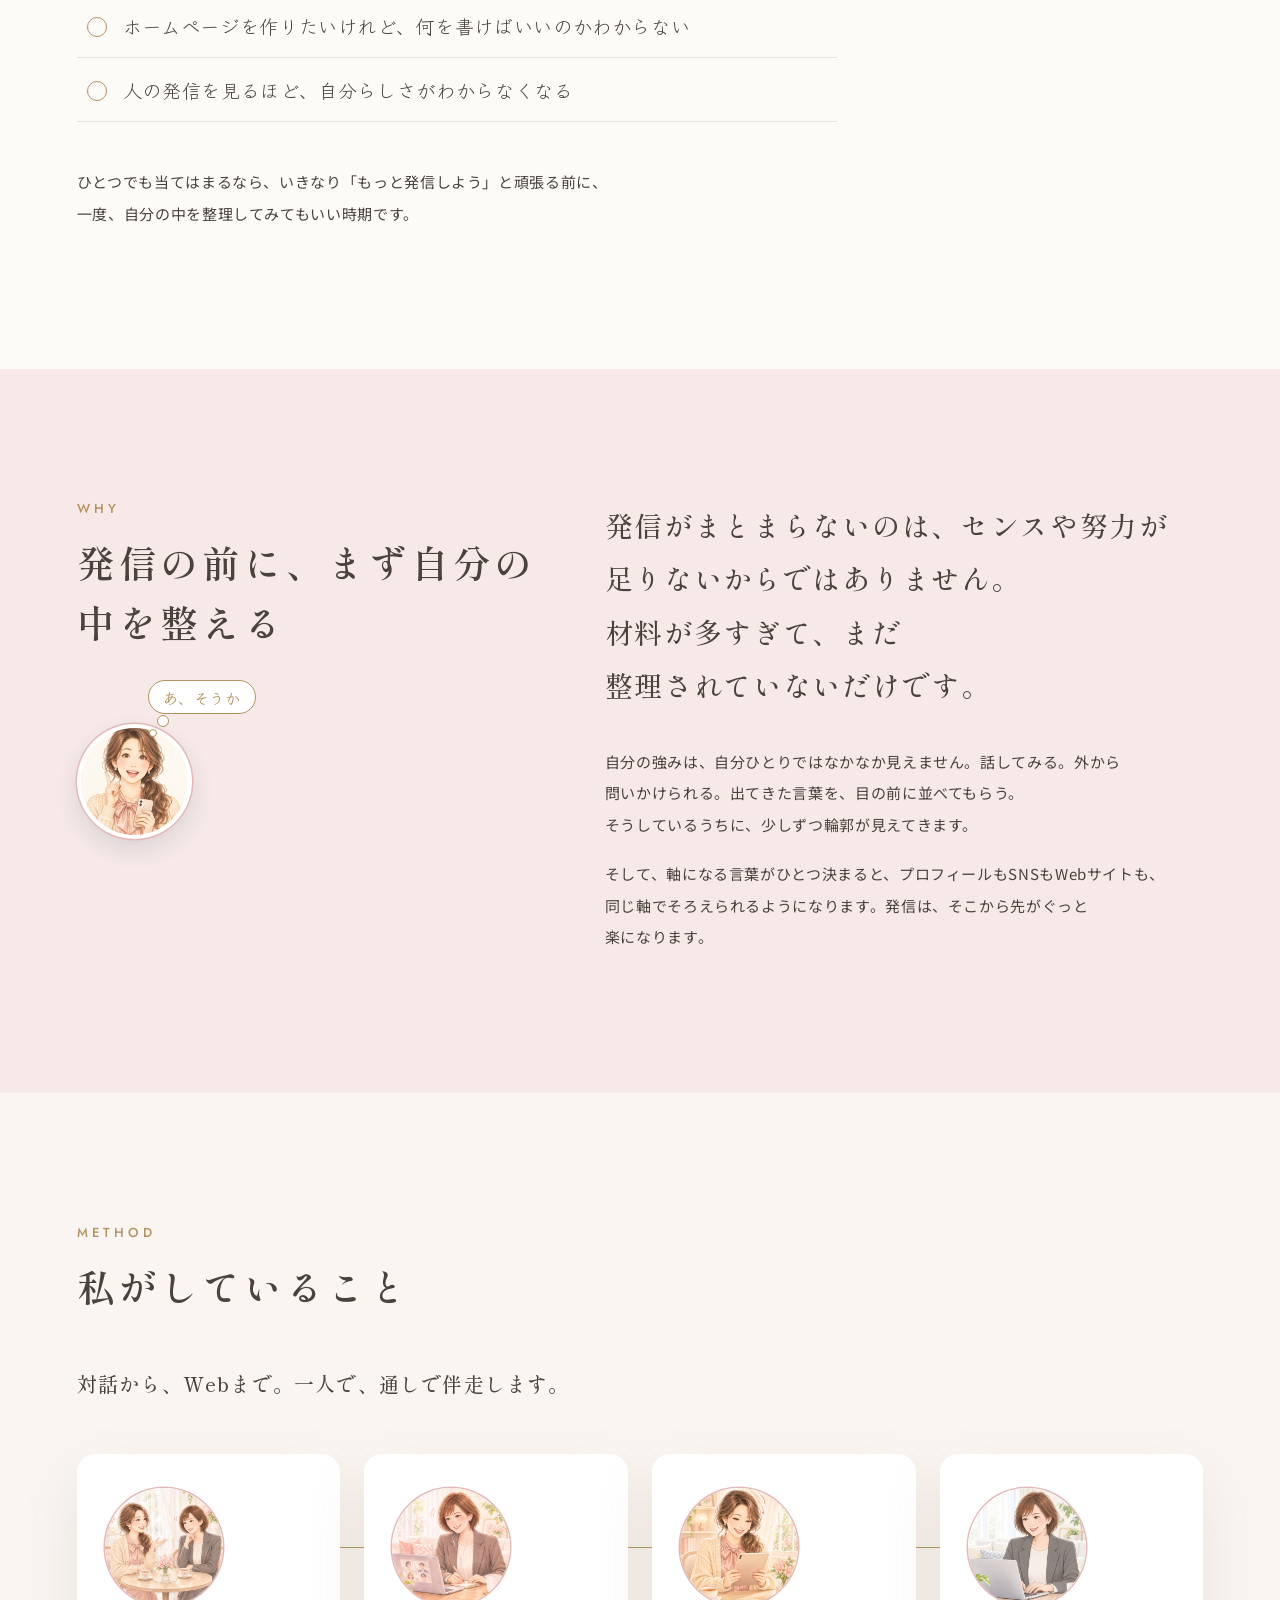
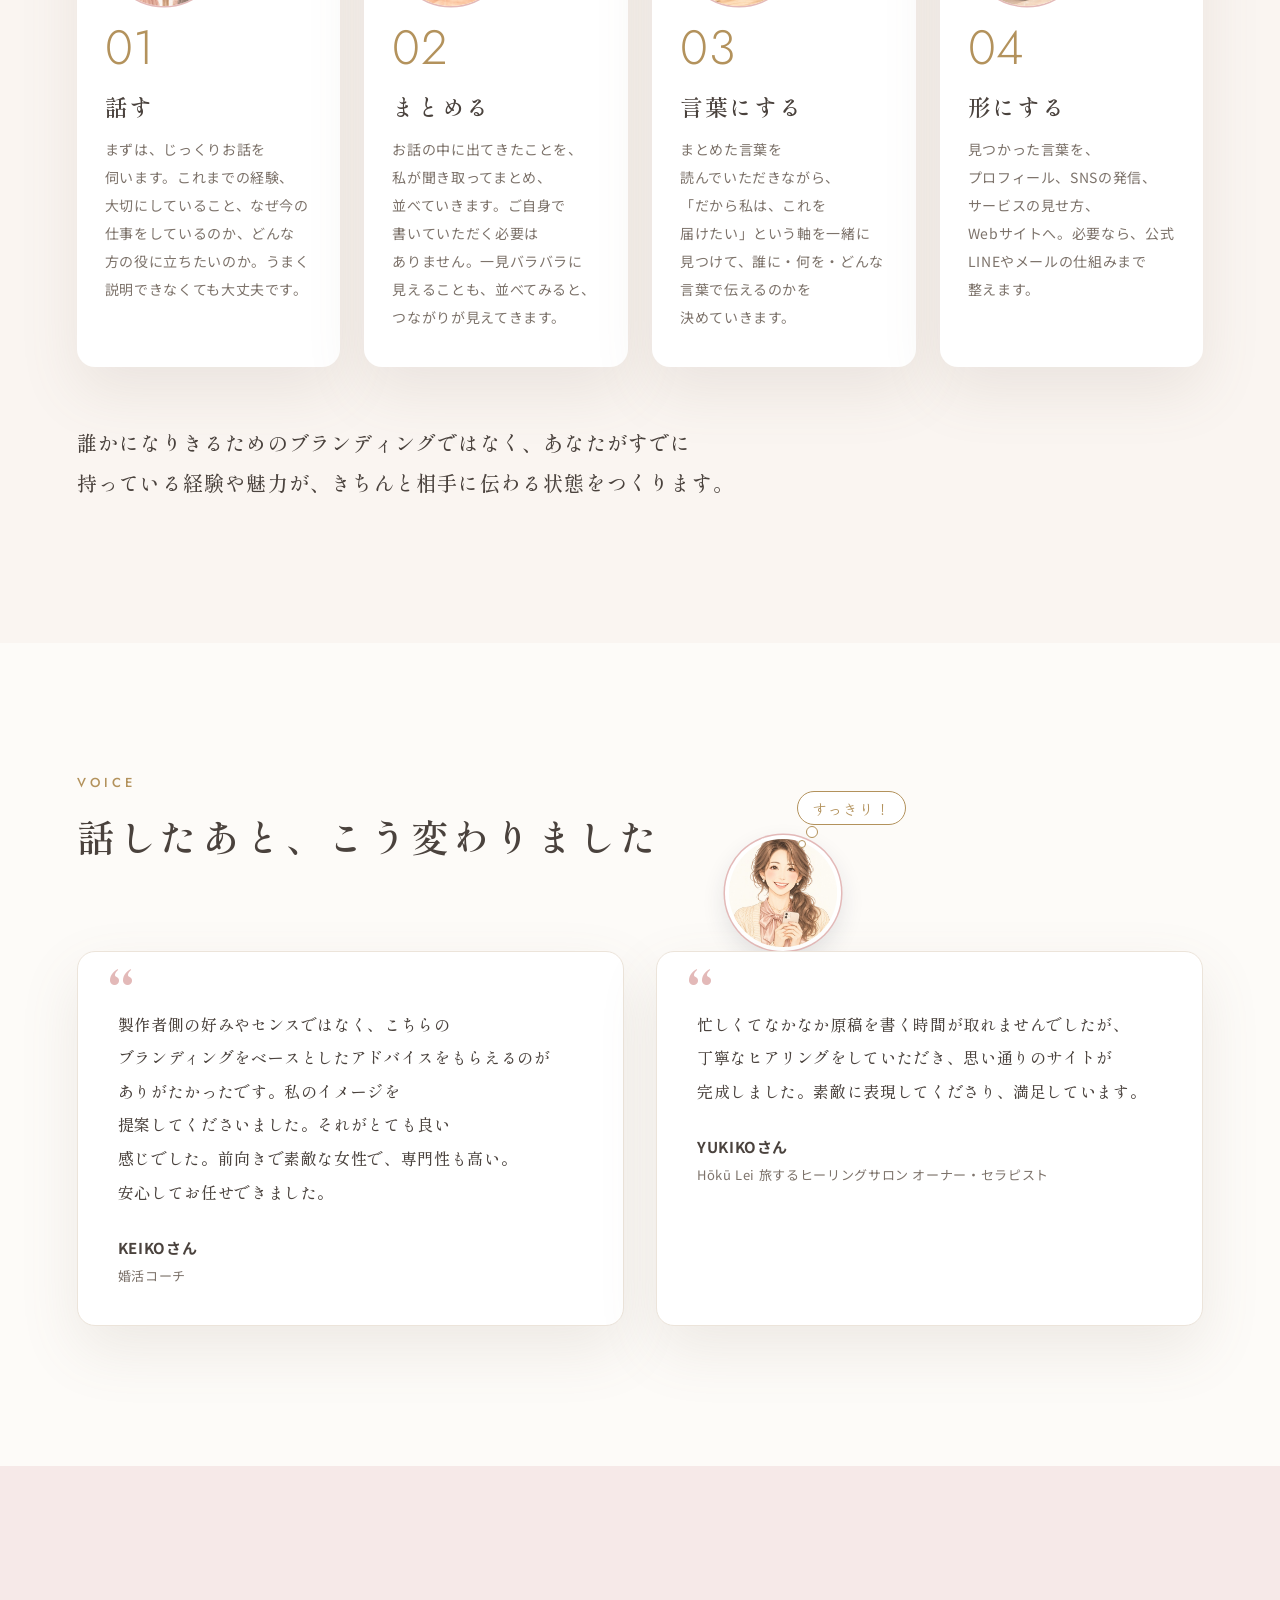
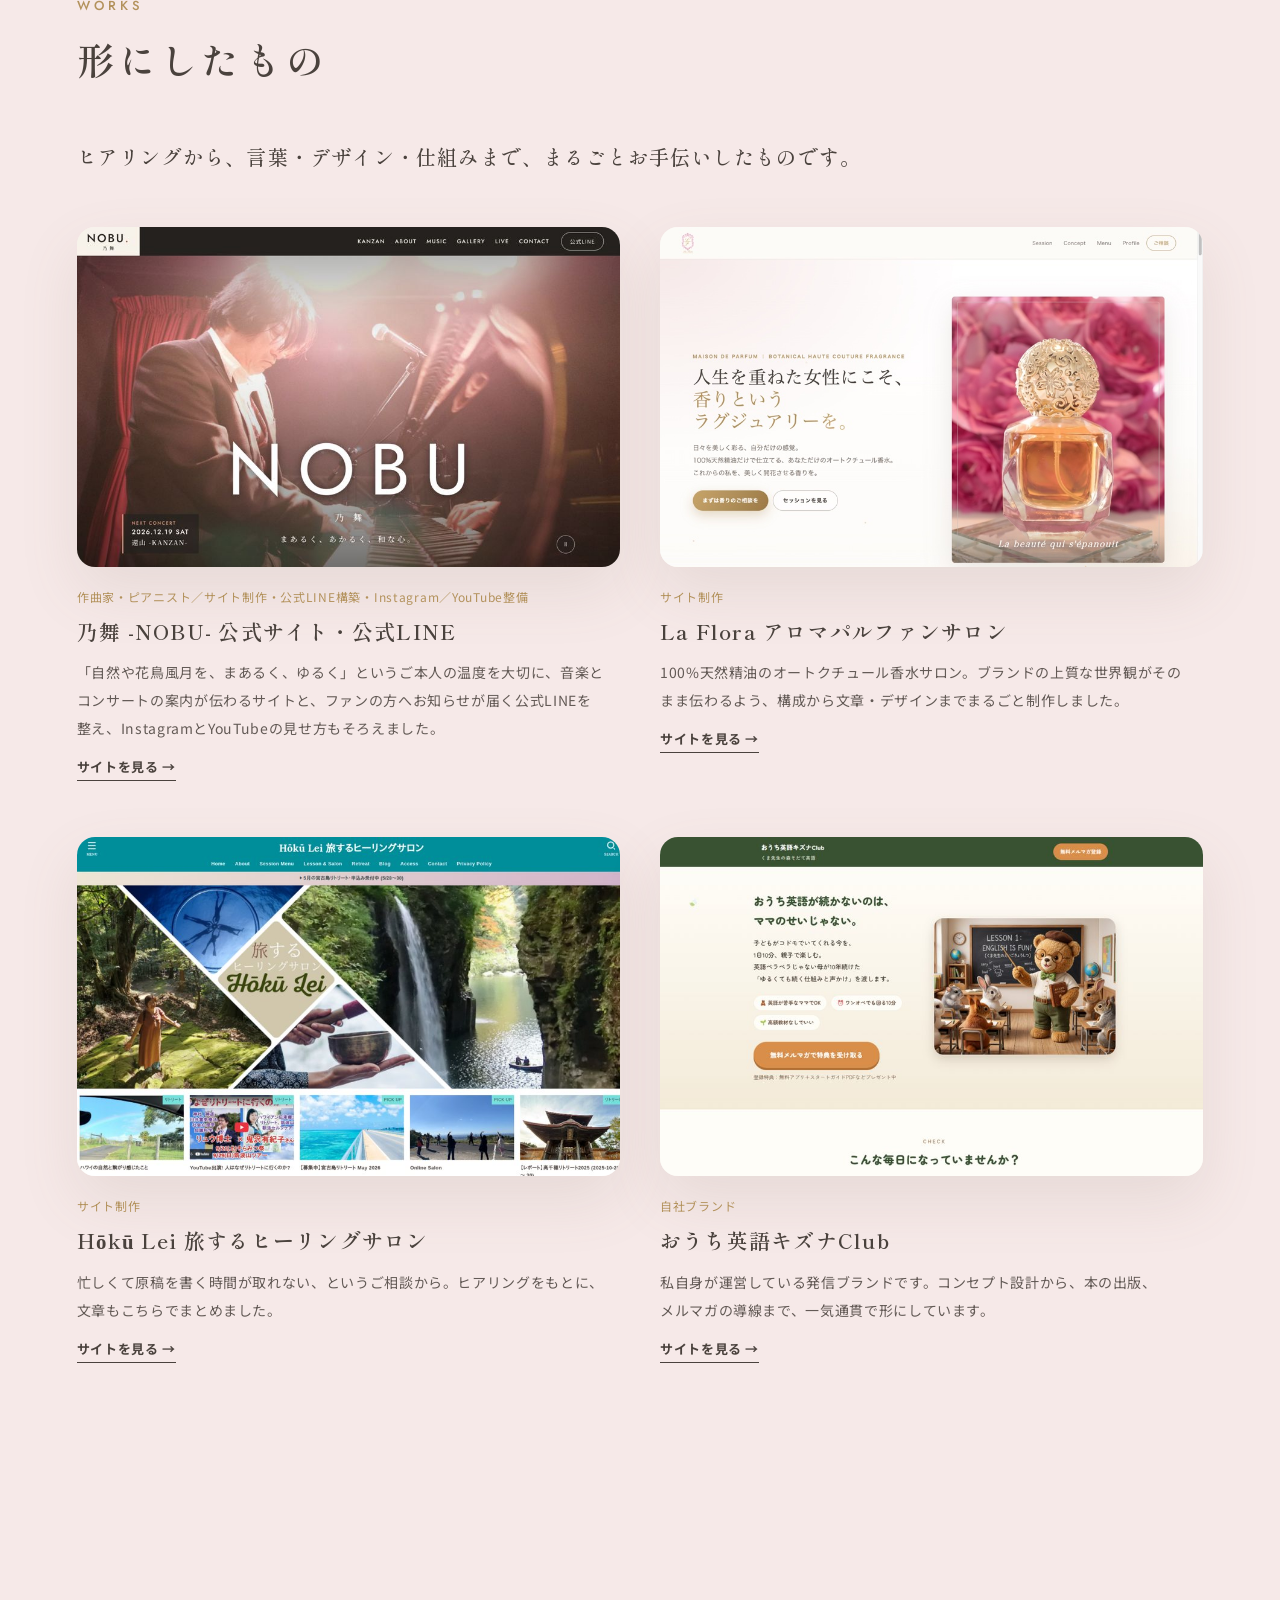
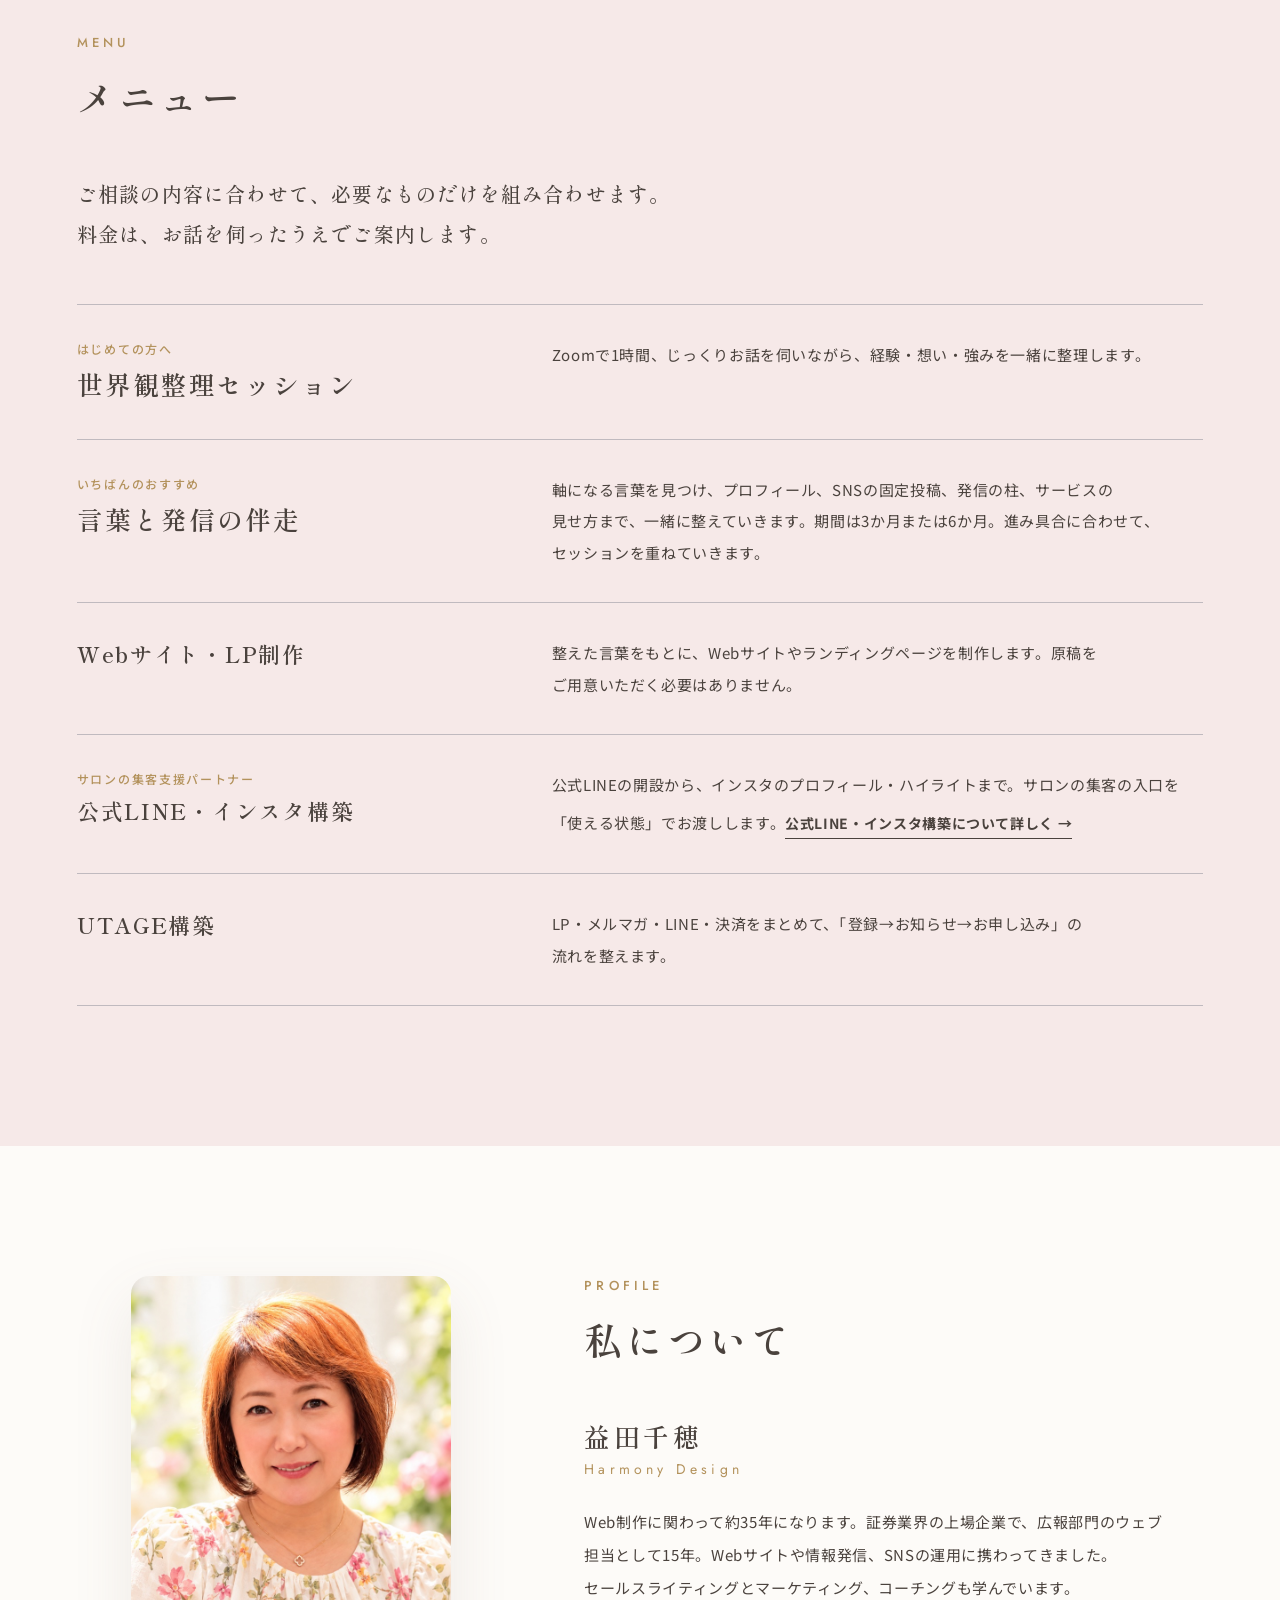
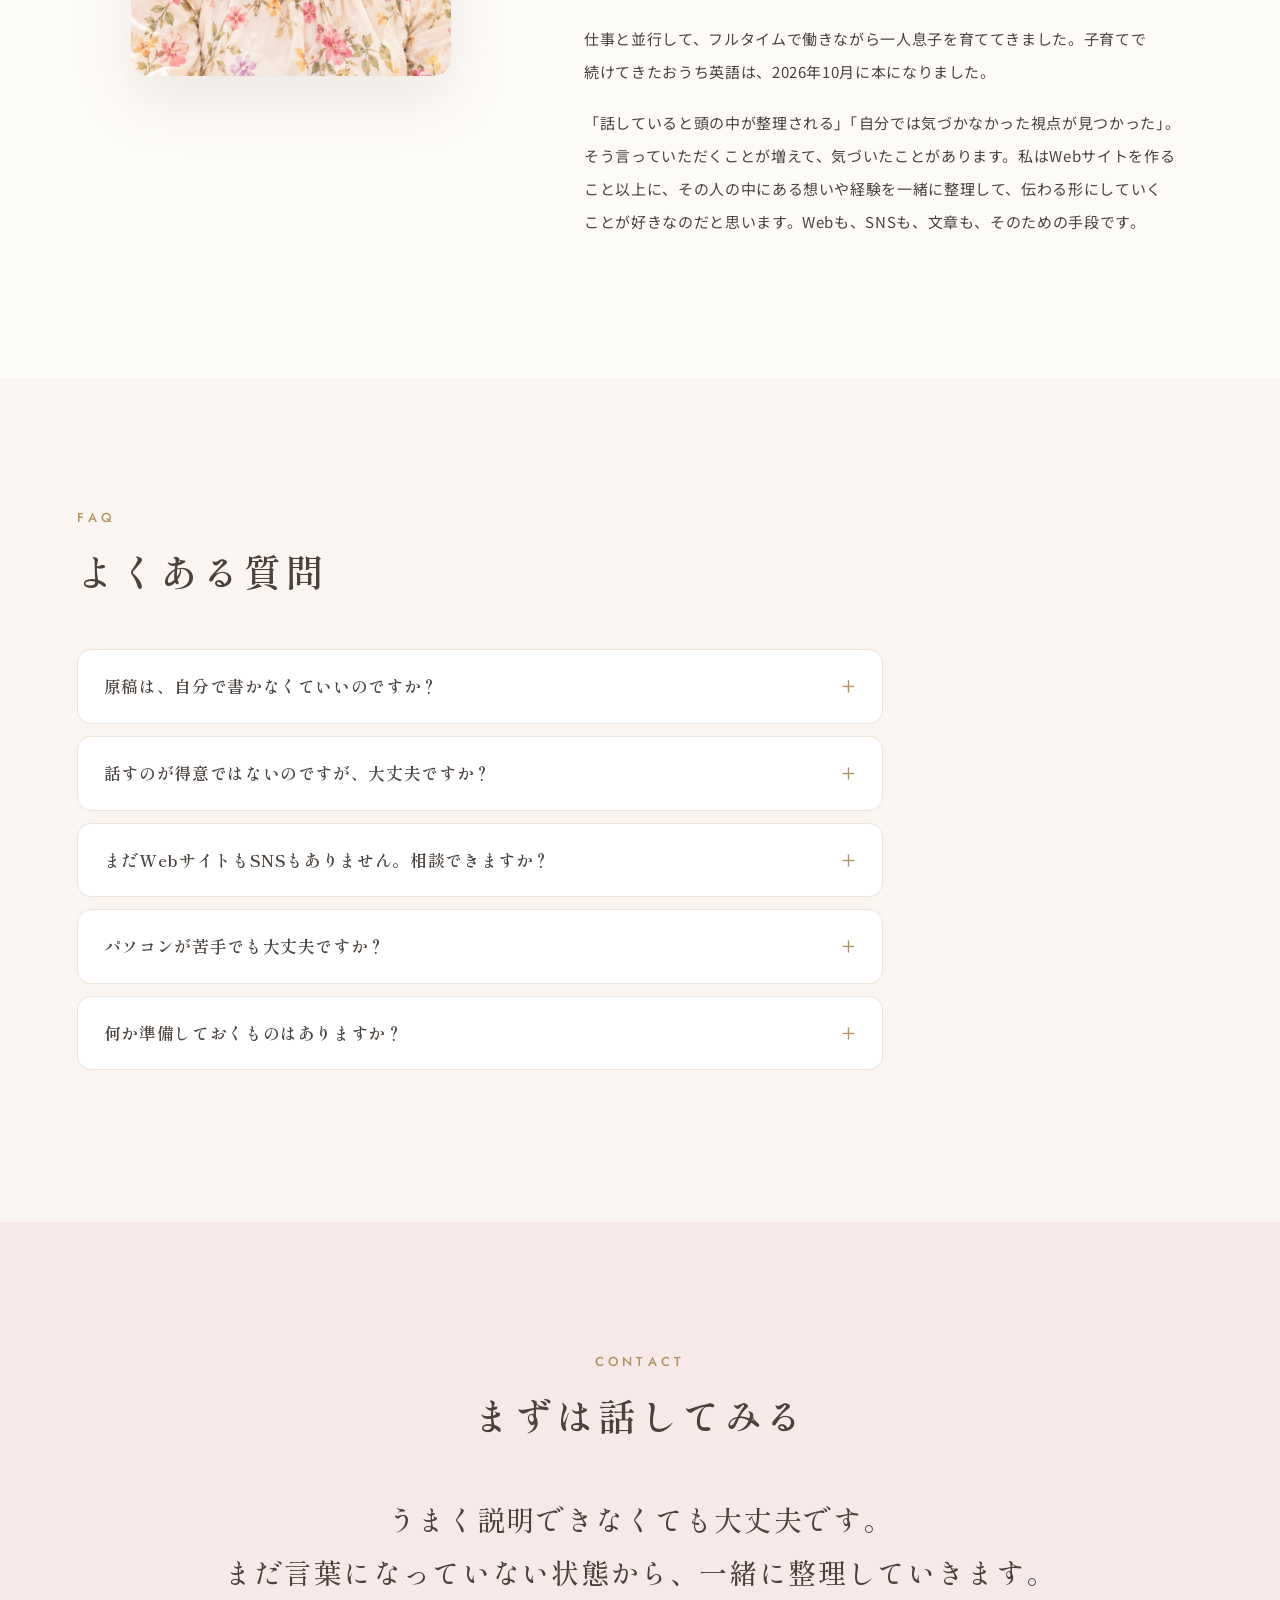
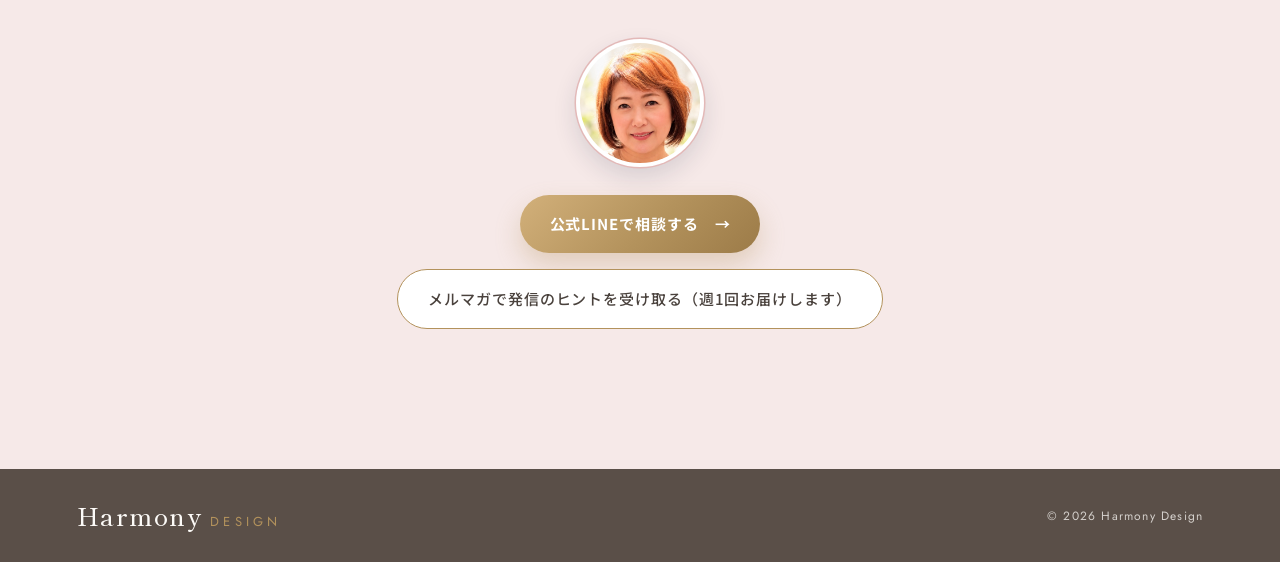
==== commit 5b938948: "プロフィールと「まずは話してみる」の写真を花柄ブラウスの写真に差し替え、プロフィール写真を小さめに Co-Authored-By: Claude Opus 5.5 <noreply@anthropic" ====
--- a/index.html
+++ b/index.html
@@ -12,9 +12,9 @@
   <link rel="preconnect" href="https://fonts.googleapis.com">
   <link rel="preconnect" href="https://fonts.gstatic.com" crossorigin>
   <link rel="stylesheet" href="https://fonts.googleapis.com/css2?family=Jost:wght@300;400;500&family=Shippori+Mincho:wght@500;600&family=Klee+One:wght@400;600&family=Noto+Sans+JP:wght@400;500;700&display=swap">
-  <link rel="stylesheet" href="style.css?v=20261118soft3f">
+  <link rel="stylesheet" href="style.css?v=20261118soft4">
   <script>document.documentElement.classList.add('js')</script>
-  <script src="site.js?v=20261118soft3f" defer></script>
+  <script src="site.js?v=20261118soft4" defer></script>
 </head>
 <body>
   <a class="skip-link" href="#main">本文へ移動</a>
@@ -168,7 +168,7 @@
     <!-- 8. プロフィール -->
     <section class="block tone-ivory profile" id="profile" aria-labelledby="profile-title">
       <div class="inner profile-grid">
-        <figure class="profile-photo reveal"><img src="img/profile.jpg" alt="益田千穂" loading="lazy" width="1000" height="1000"></figure>
+        <figure class="profile-photo reveal"><img src="img/profile-flower.jpg" alt="益田千穂" loading="lazy" width="900" height="900"></figure>
         <div class="profile-text">
           <h2 class="big-title js-title" id="profile-title" data-ja="私について">PROFILE</h2>
           <p class="profile-name reveal">益田千穂<span>Harmony Design</span></p>
@@ -200,7 +200,7 @@
       <div class="inner contact-inner">
         <h2 class="big-title js-title" id="contact-title" data-ja="まずは話してみる">CONTACT</h2>
         <p class="statement reveal">うまく説明できなくても大丈夫です。<br>まだ言葉になっていない状態から、一緒に整理していきます。</p>
-        <figure class="hero-face contact-face reveal"><img src="img/hero-chiho.jpg" alt="人差し指を立てて笑顔の益田千穂" width="420" height="420" loading="lazy"></figure>
+        <figure class="hero-face contact-face reveal"><img src="img/contact-chiho-flower.jpg" alt="花柄のブラウスでほほえむ益田千穂" width="420" height="420" loading="lazy"></figure>
         <div class="contact-buttons reveal">
           <a class="btn btn-ivory" href="https://lin.ee/rEQQALw" target="_blank" rel="noopener noreferrer">公式LINEで相談する <span aria-hidden="true">→</span></a>
           <a class="btn btn-outline" href="https://ml.chiho-m.workers.dev/signup?list=harmony&amp;source=site" target="_blank" rel="noopener noreferrer">メルマガで発信のヒントを受け取る（週1回お届けします）</a>
--- a/style.css
+++ b/style.css
@@ -102,7 +102,7 @@
 .hero-person.is-solved .hp-bubble{animation:bubbleIn .6s cubic-bezier(.3,1.5,.5,1) 1.4s both}
 @keyframes spark{0%{opacity:0;scale:.4}100%{opacity:1;scale:1}}
 @keyframes bubbleIn{to{opacity:1;translate:0 0;scale:1}}
-.contact-face{margin:0 auto 28px}
+.contact-face{width:clamp(110px,10vw,140px);margin:0 auto 28px}
 
 /* buttons */
 .btn{display:inline-flex;align-items:center;justify-content:center;gap:16px;min-height:56px;padding:14px 30px;border-radius:999px;font-weight:700;font-size:.9375rem;letter-spacing:.06em;transition:transform .25s,background .25s}
@@ -211,7 +211,8 @@
 /* profile */
 .profile-grid{display:grid;grid-template-columns:.9fr 1.3fr;gap:7%;align-items:start}
 .profile-photo{position:sticky;top:calc(var(--header) + 40px)}
-.profile-photo img{width:100%;aspect-ratio:4/5;object-fit:cover;object-position:50% 20%;border-radius:var(--radius);box-shadow:var(--shadow)}
+.profile-photo{max-width:320px;justify-self:center}
+.profile-photo img{width:100%;aspect-ratio:4/5;object-fit:cover;object-position:50% 30%;border-radius:var(--radius);box-shadow:var(--shadow)}
 .profile-name{font:600 1.6rem/1.5 var(--serif);letter-spacing:.14em;color:var(--navy);margin-bottom:26px}
 .profile-name span{display:block;font:400 .875rem var(--en);letter-spacing:.3em;color:var(--sage-deep);margin-top:4px}
 .profile-text p:not(.profile-name){font-size:.9375rem;line-height:2.2}
@@ -294,7 +295,7 @@
   .phone.phone-overlay{left:-12%}
   .step:after{display:none}
   .why-grid,.profile-grid{grid-template-columns:1fr;gap:40px}
-  .profile-photo{position:static;max-width:420px}
+  .profile-photo{position:static;max-width:260px;justify-self:start}
 }
 @media (max-width:760px){
   :root{--header:60px;--pad:22px}
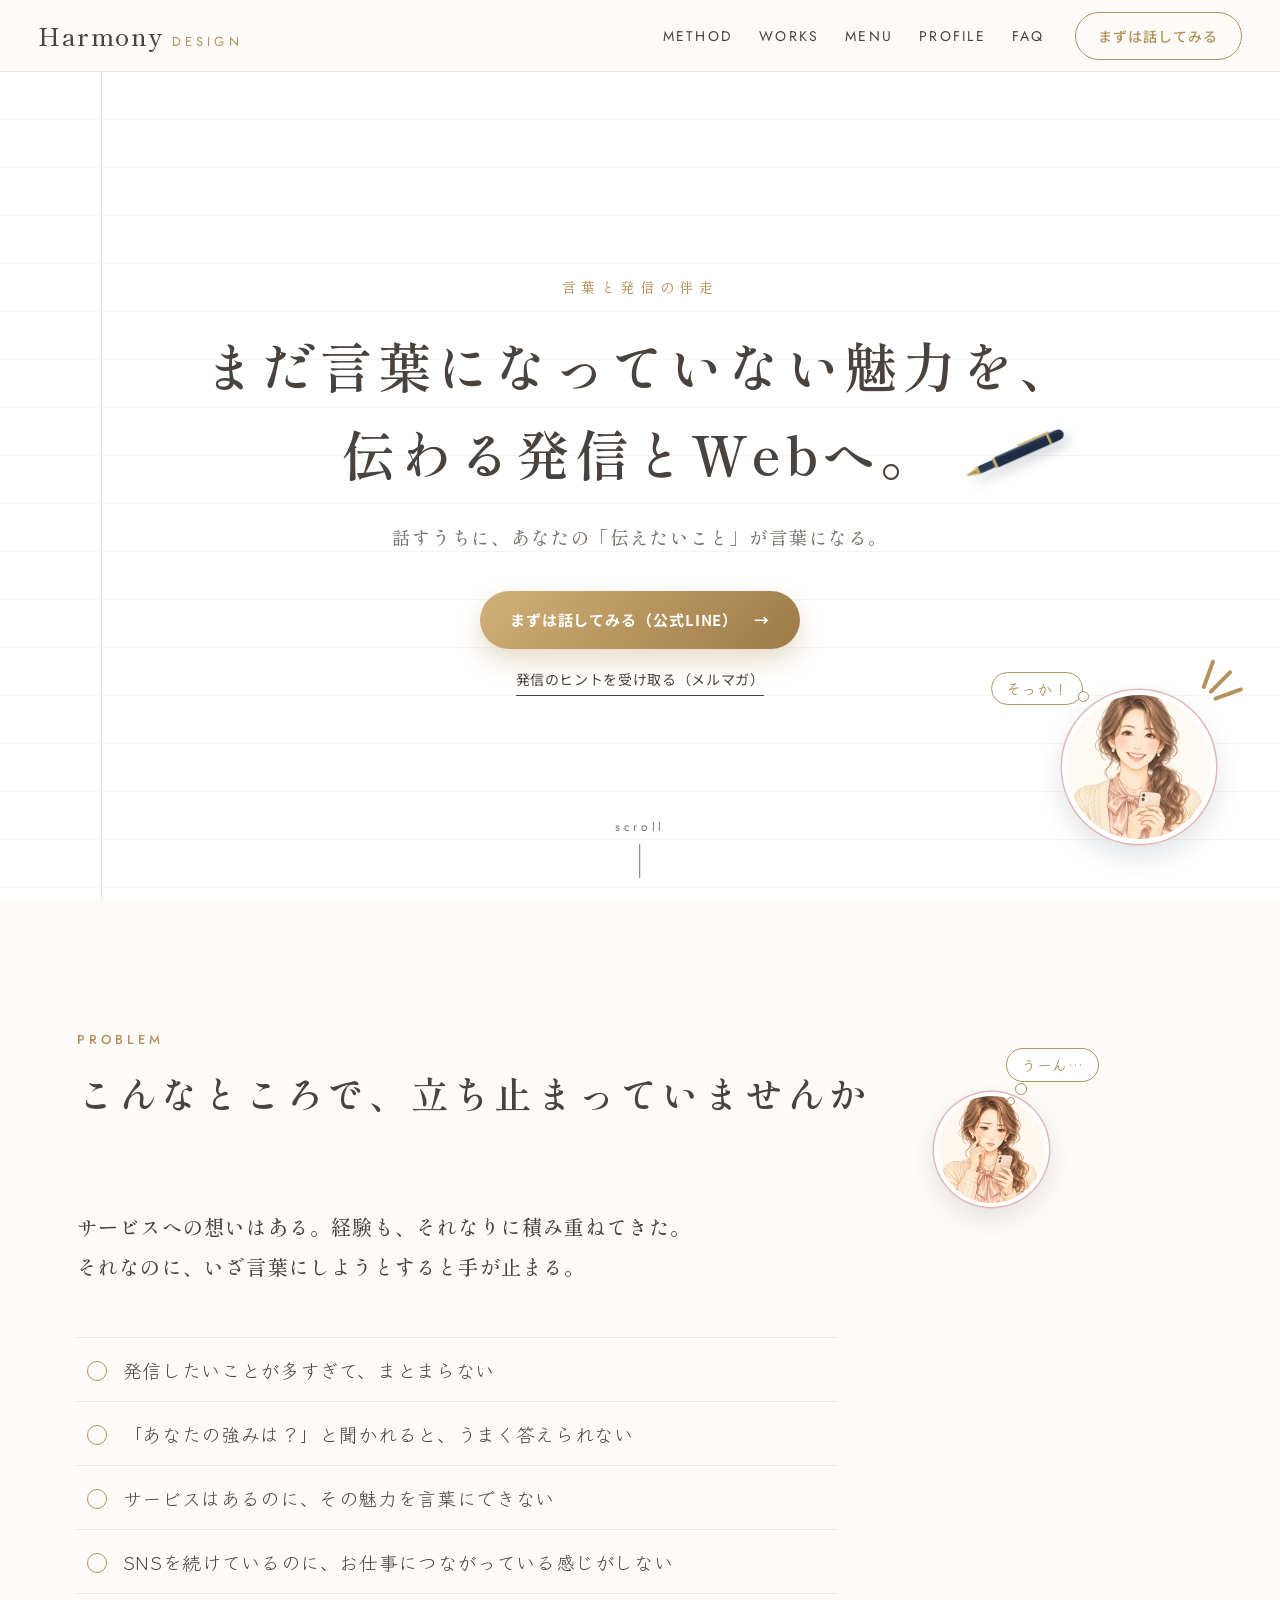
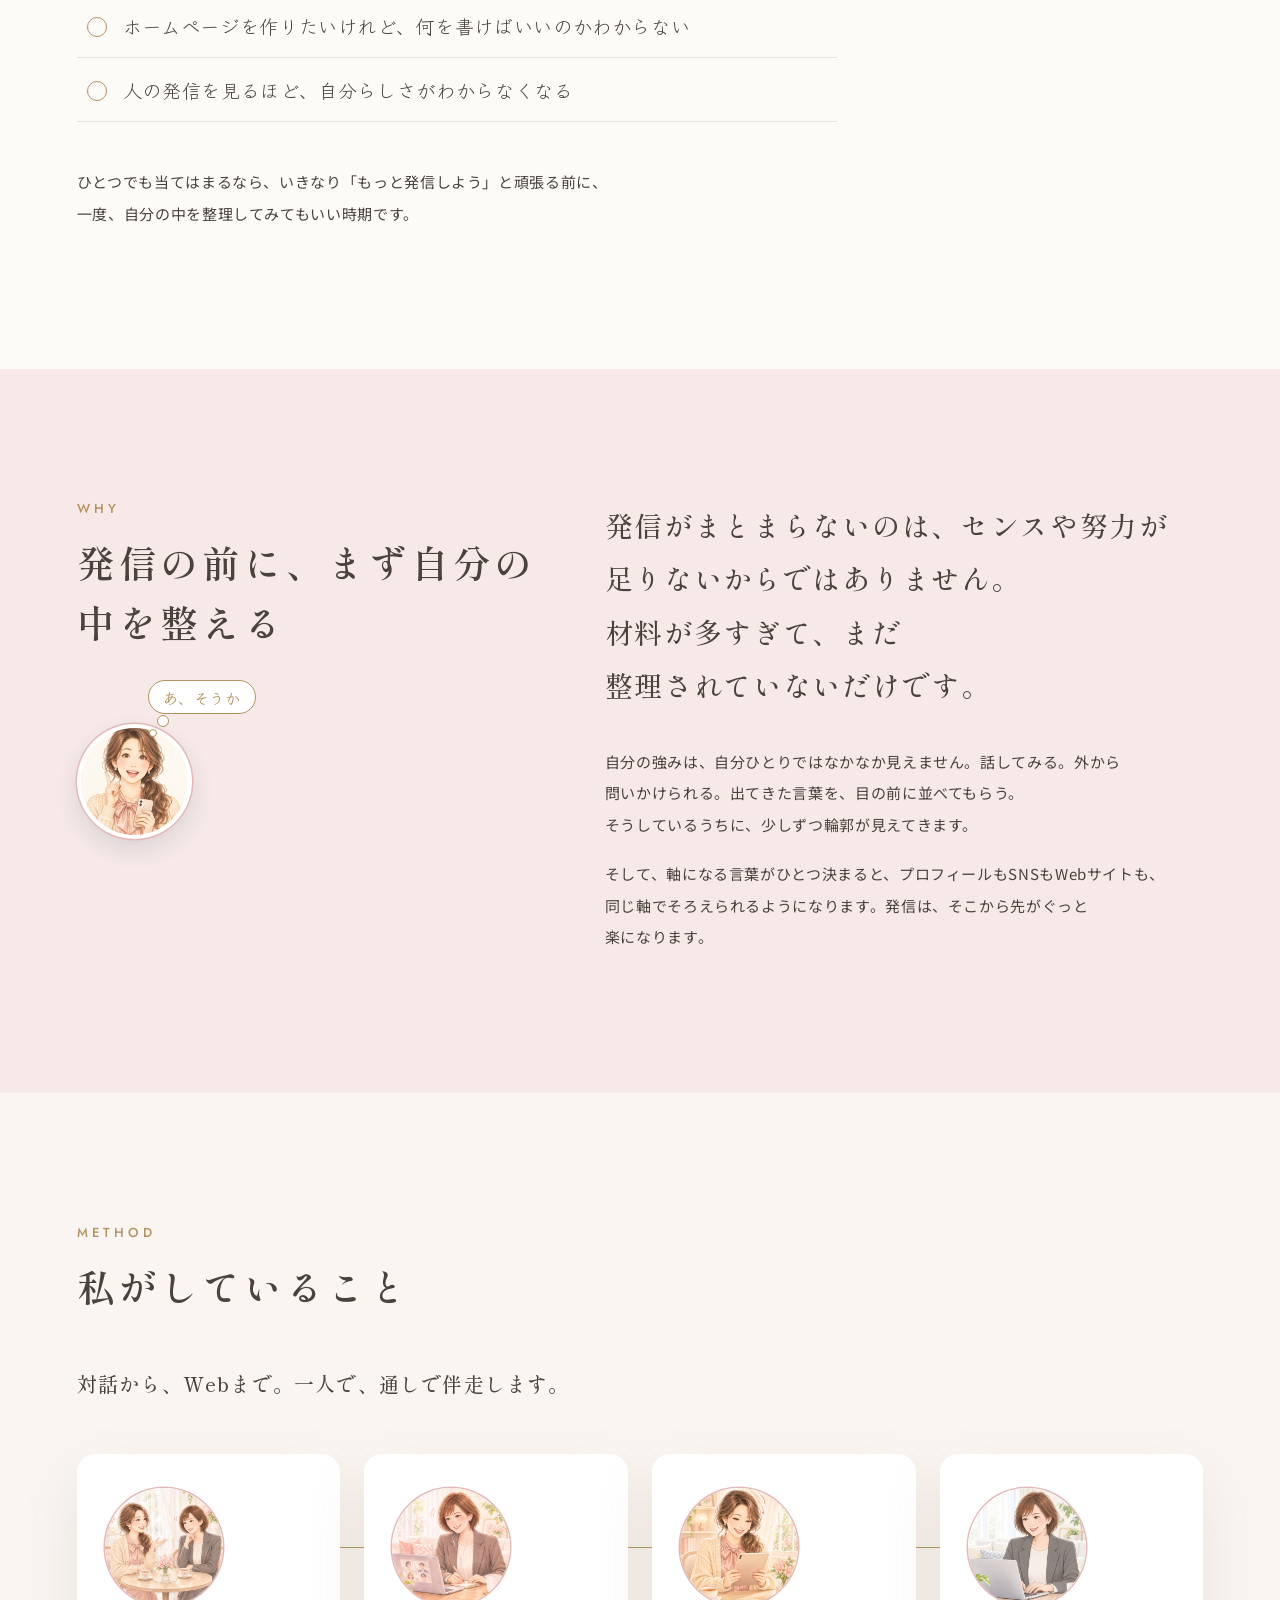
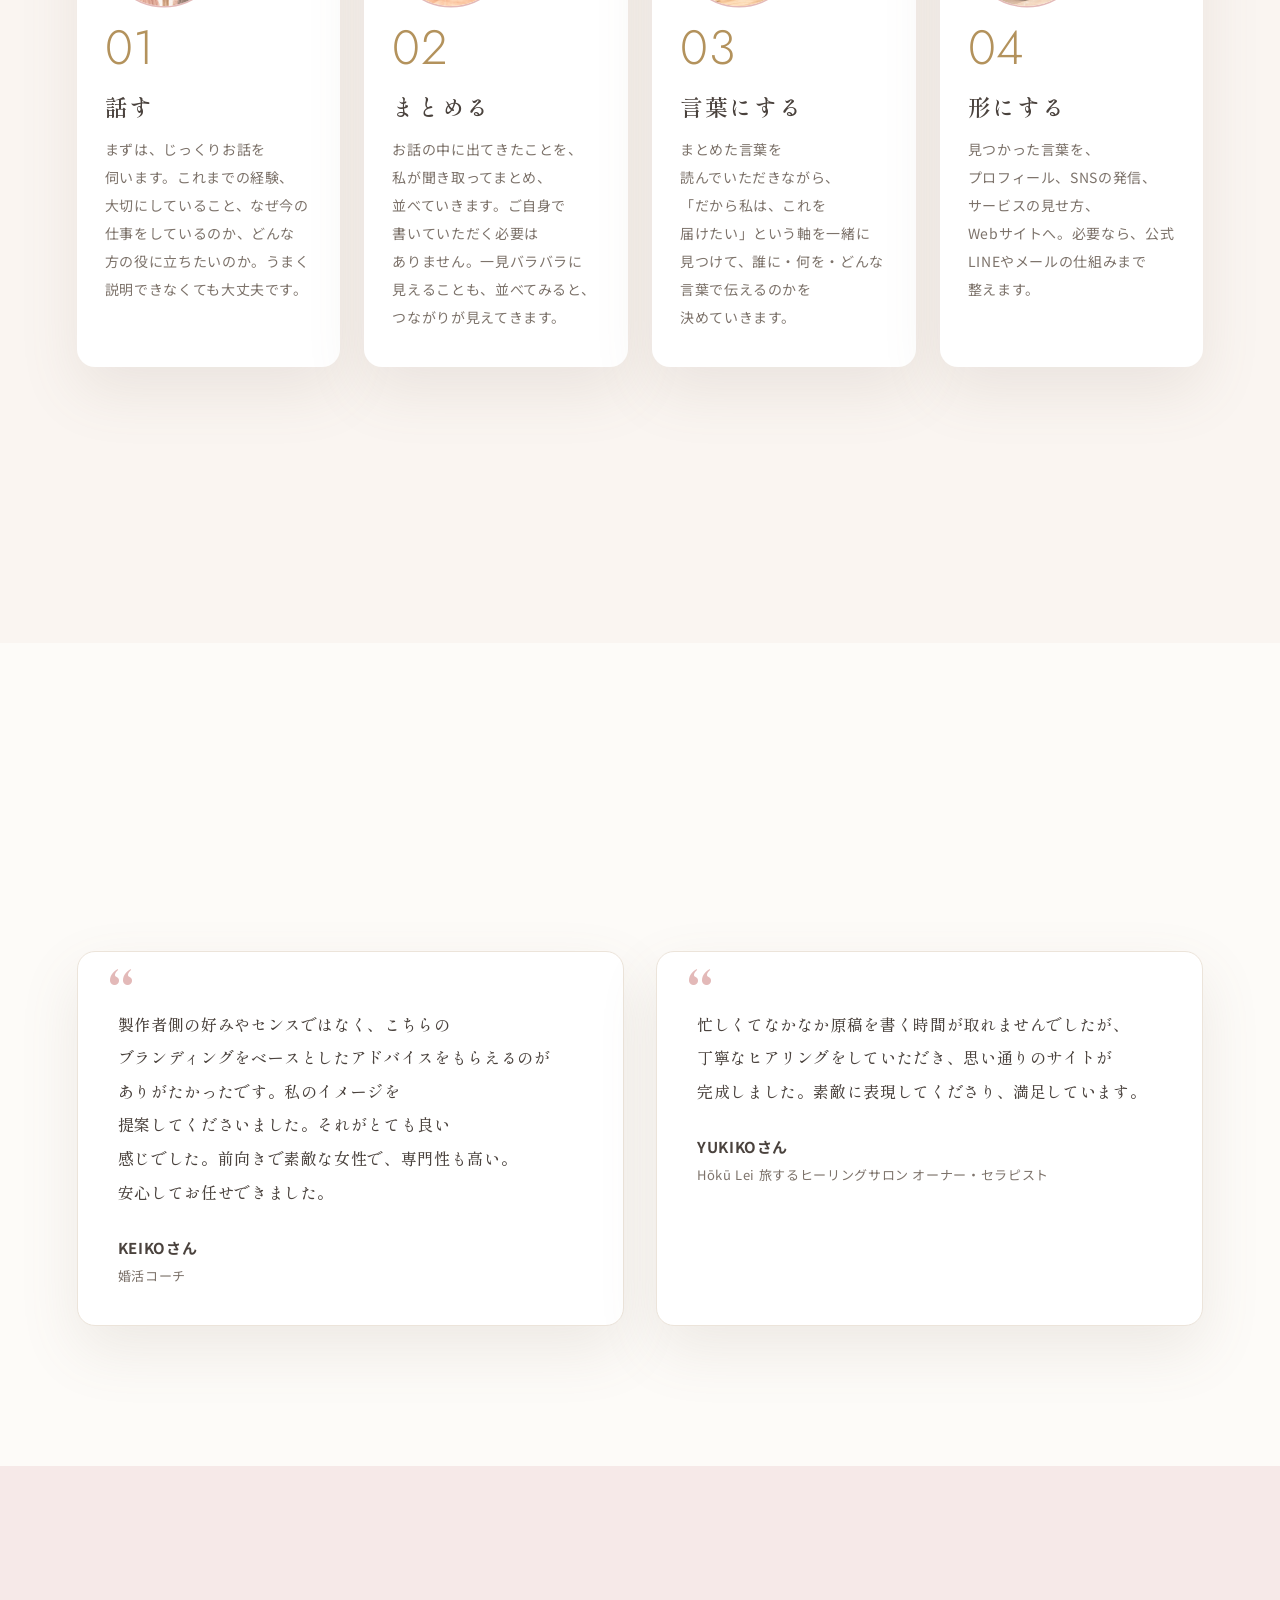
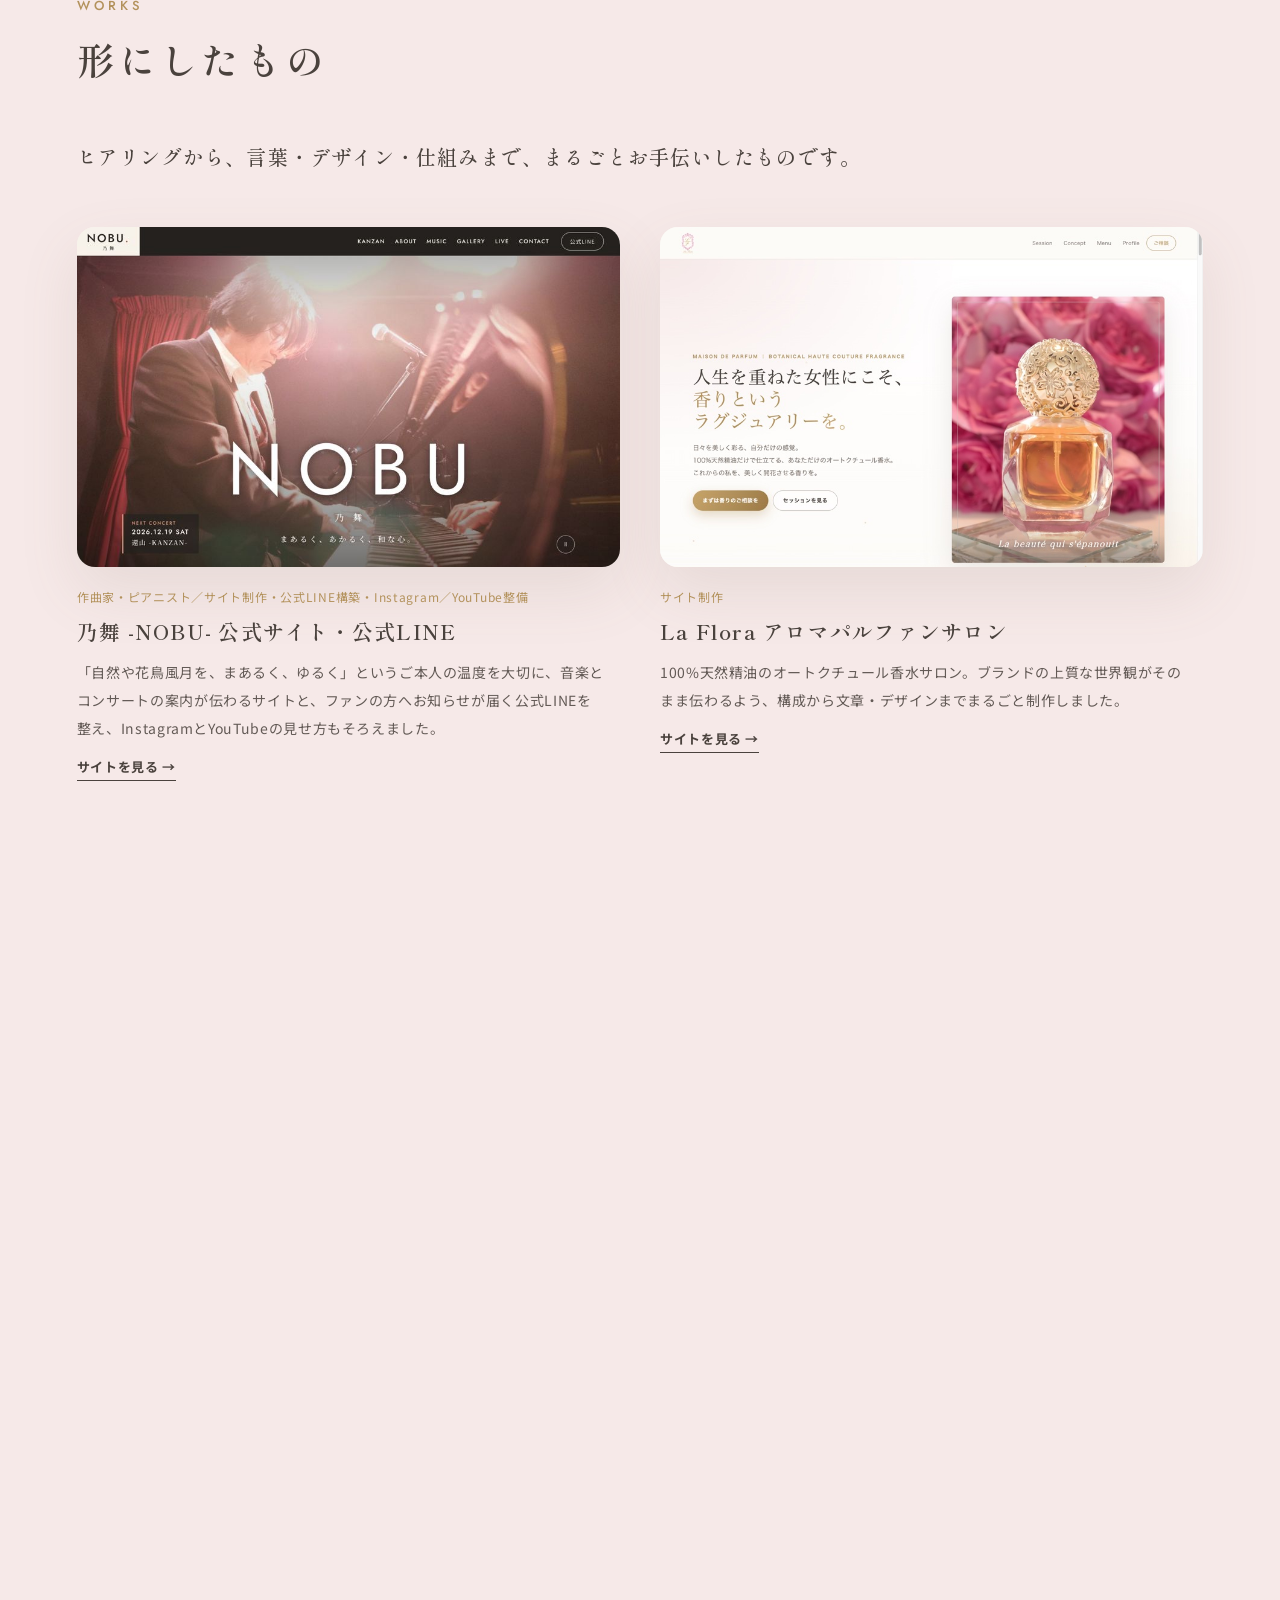
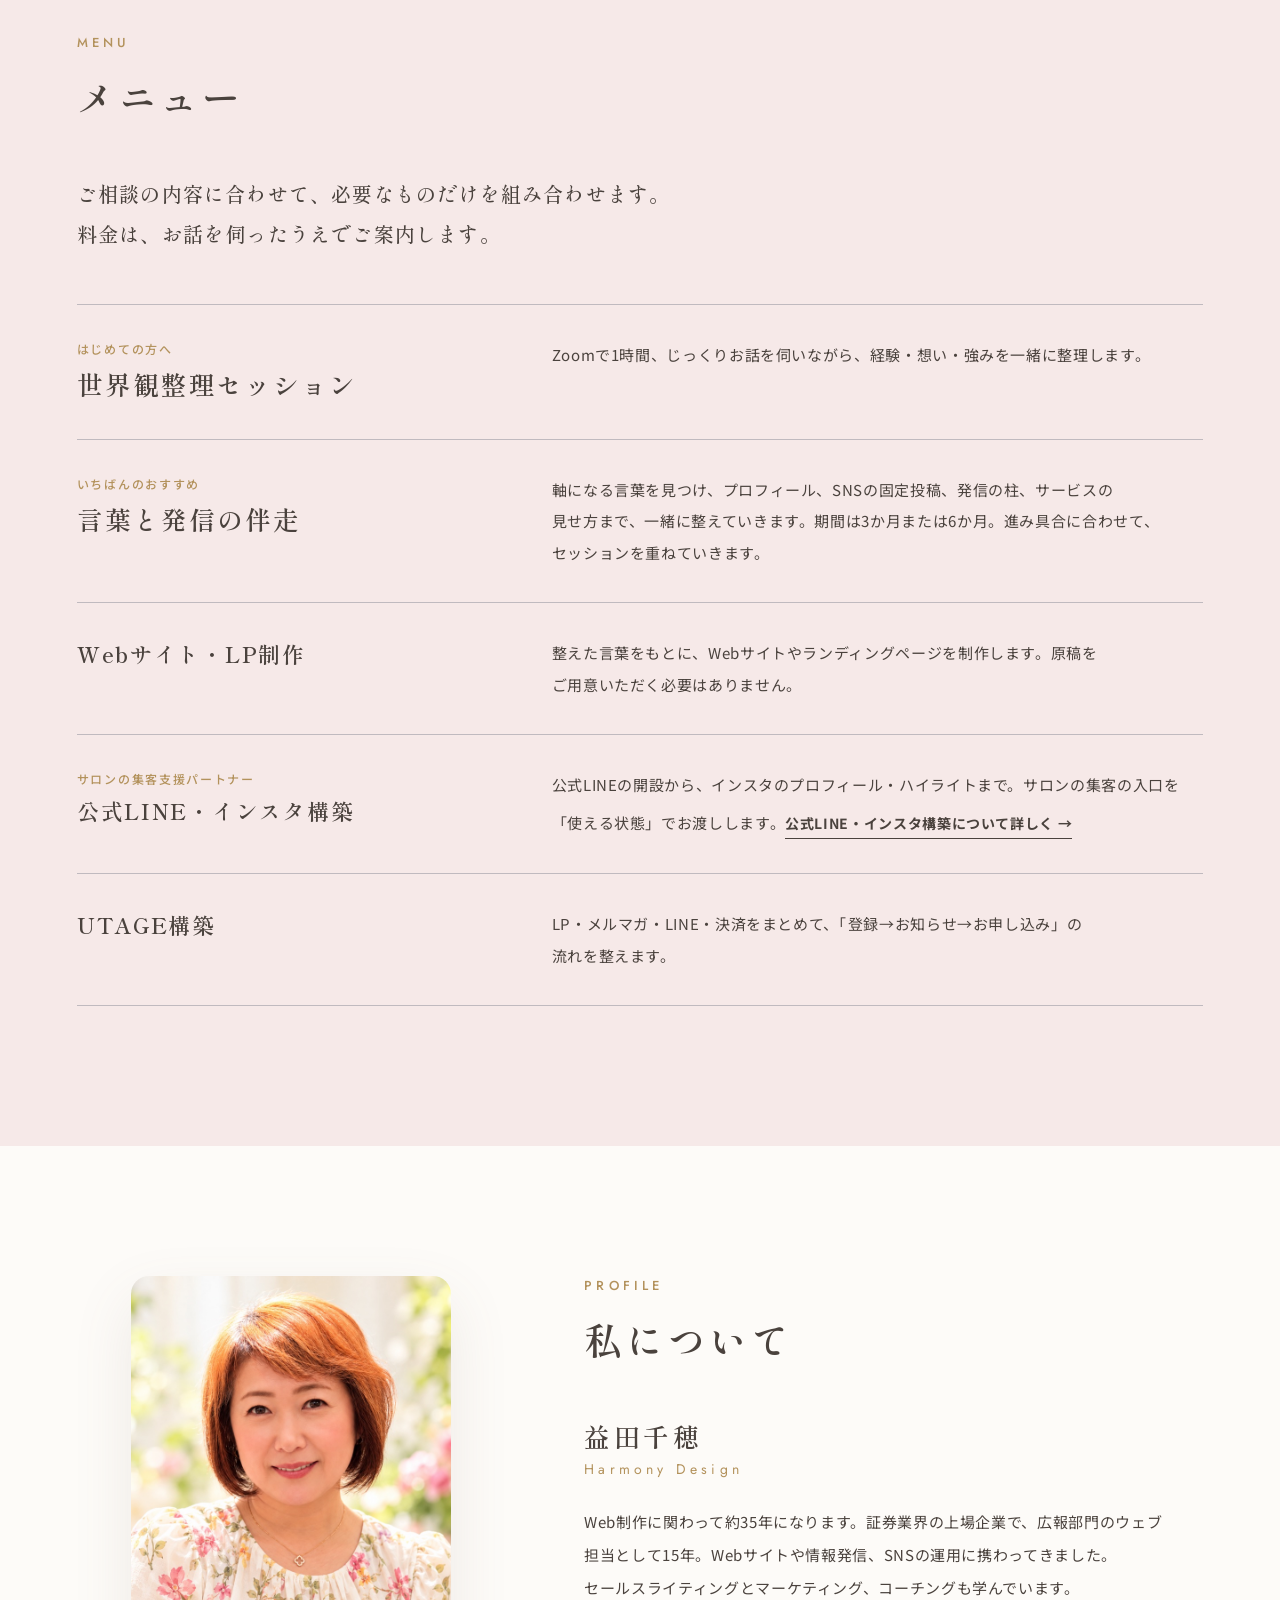
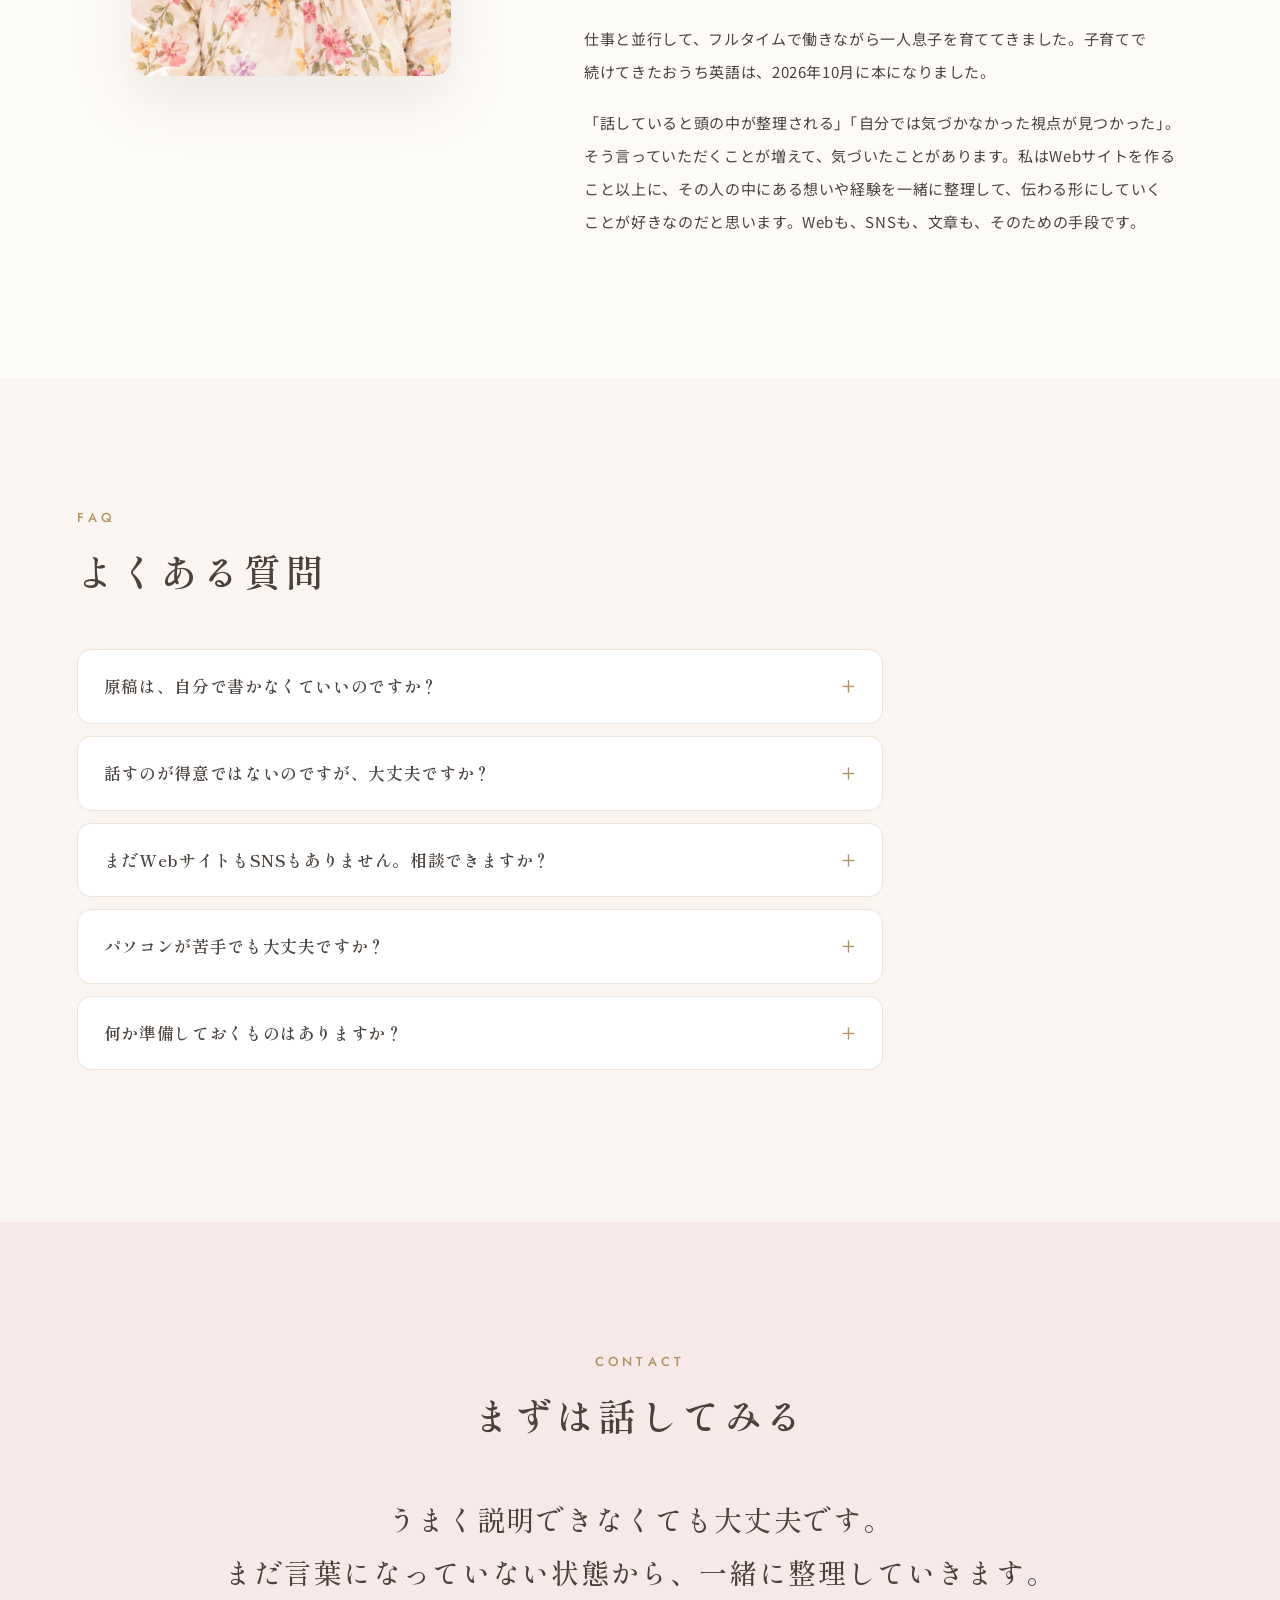
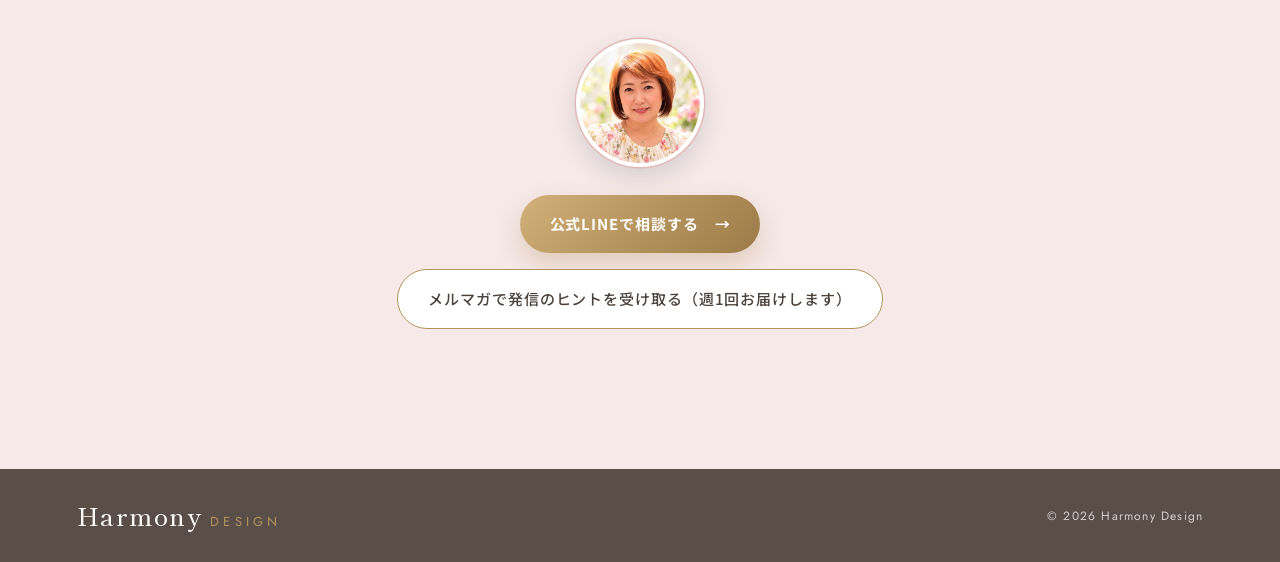
==== commit 2f267ae3: "「まずは話してみる」の丸い写真を引きの切り出しに（顔を小さめに） Co-Authored-By: Claude Opus 5.5 <noreply@anthropic.com>" ====
--- a/index.html
+++ b/index.html
@@ -200,7 +200,7 @@
       <div class="inner contact-inner">
         <h2 class="big-title js-title" id="contact-title" data-ja="まずは話してみる">CONTACT</h2>
         <p class="statement reveal">うまく説明できなくても大丈夫です。<br>まだ言葉になっていない状態から、一緒に整理していきます。</p>
-        <figure class="hero-face contact-face reveal"><img src="img/contact-chiho-flower.jpg" alt="花柄のブラウスでほほえむ益田千穂" width="420" height="420" loading="lazy"></figure>
+        <figure class="hero-face contact-face reveal"><img src="img/contact-chiho-flower-wide.jpg" alt="花柄のブラウスでほほえむ益田千穂" width="420" height="420" loading="lazy"></figure>
         <div class="contact-buttons reveal">
           <a class="btn btn-ivory" href="https://lin.ee/rEQQALw" target="_blank" rel="noopener noreferrer">公式LINEで相談する <span aria-hidden="true">→</span></a>
           <a class="btn btn-outline" href="https://ml.chiho-m.workers.dev/signup?list=harmony&amp;source=site" target="_blank" rel="noopener noreferrer">メルマガで発信のヒントを受け取る（週1回お届けします）</a>
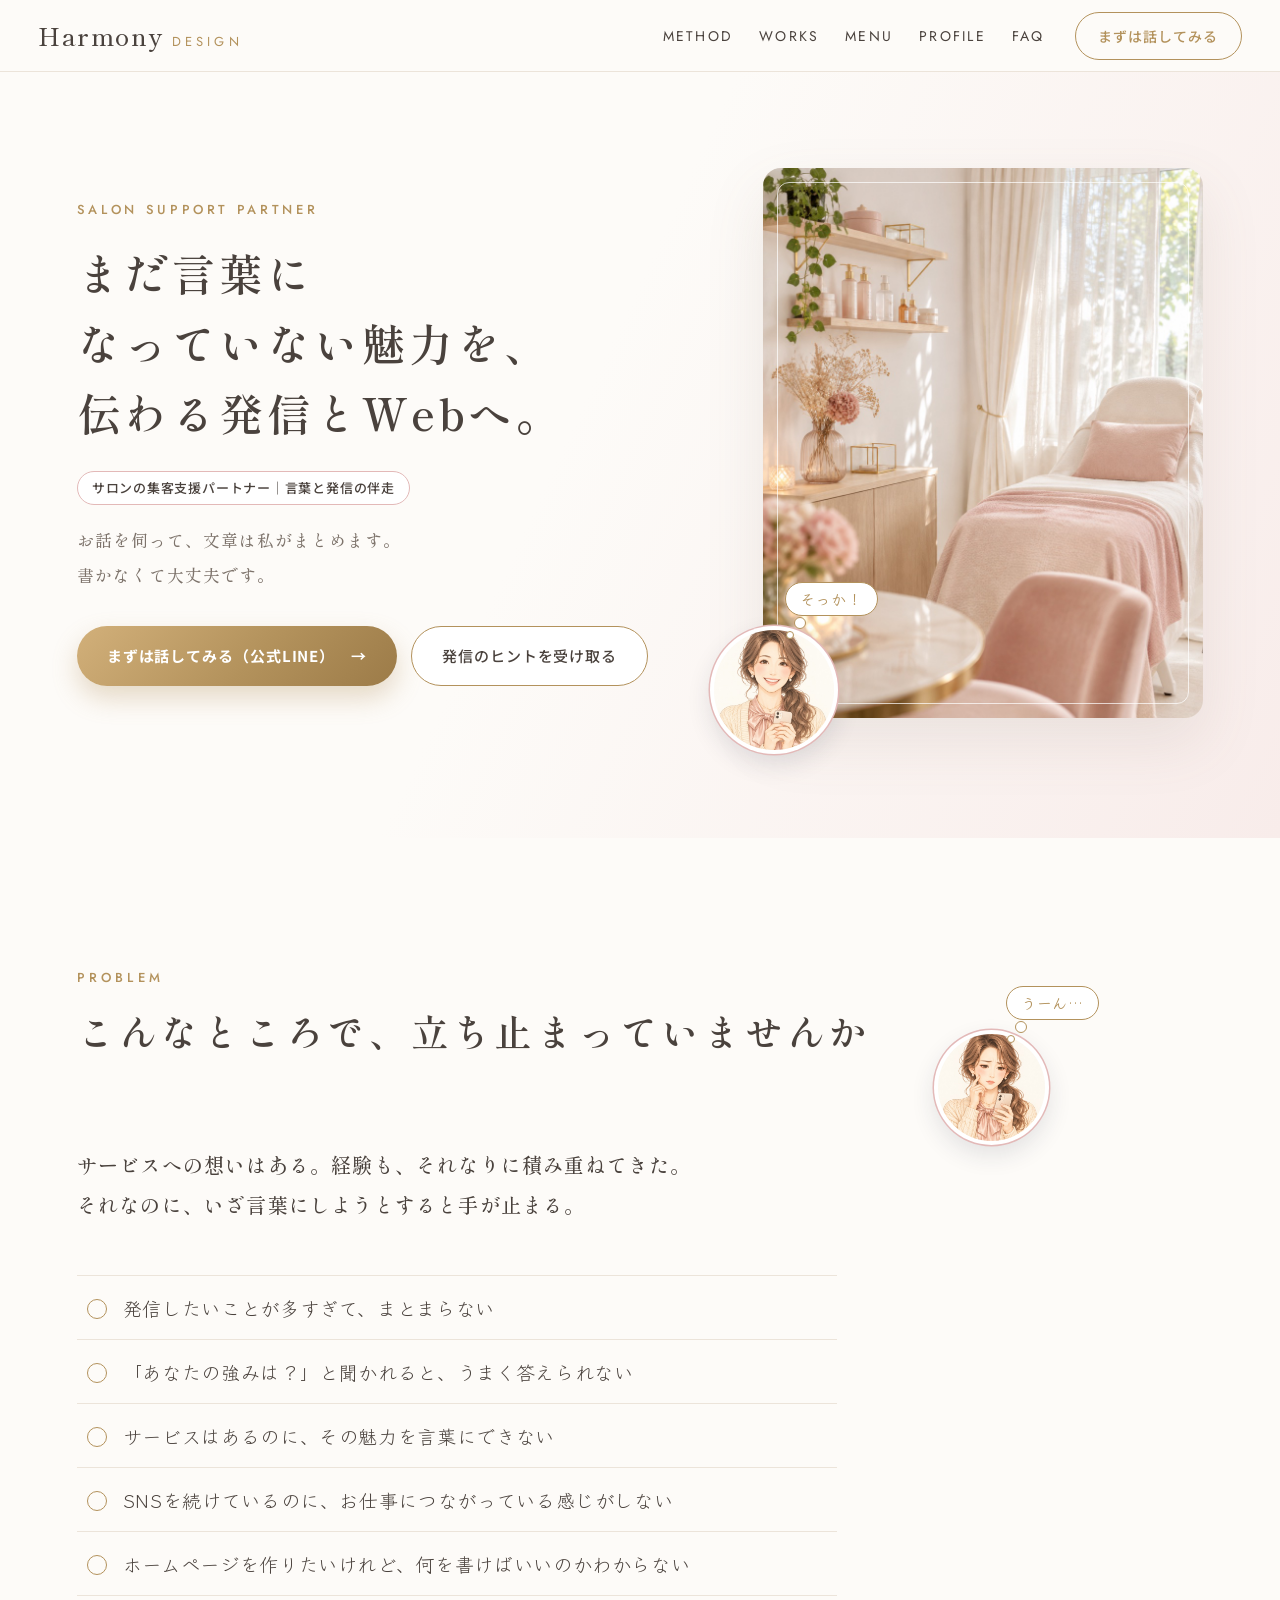
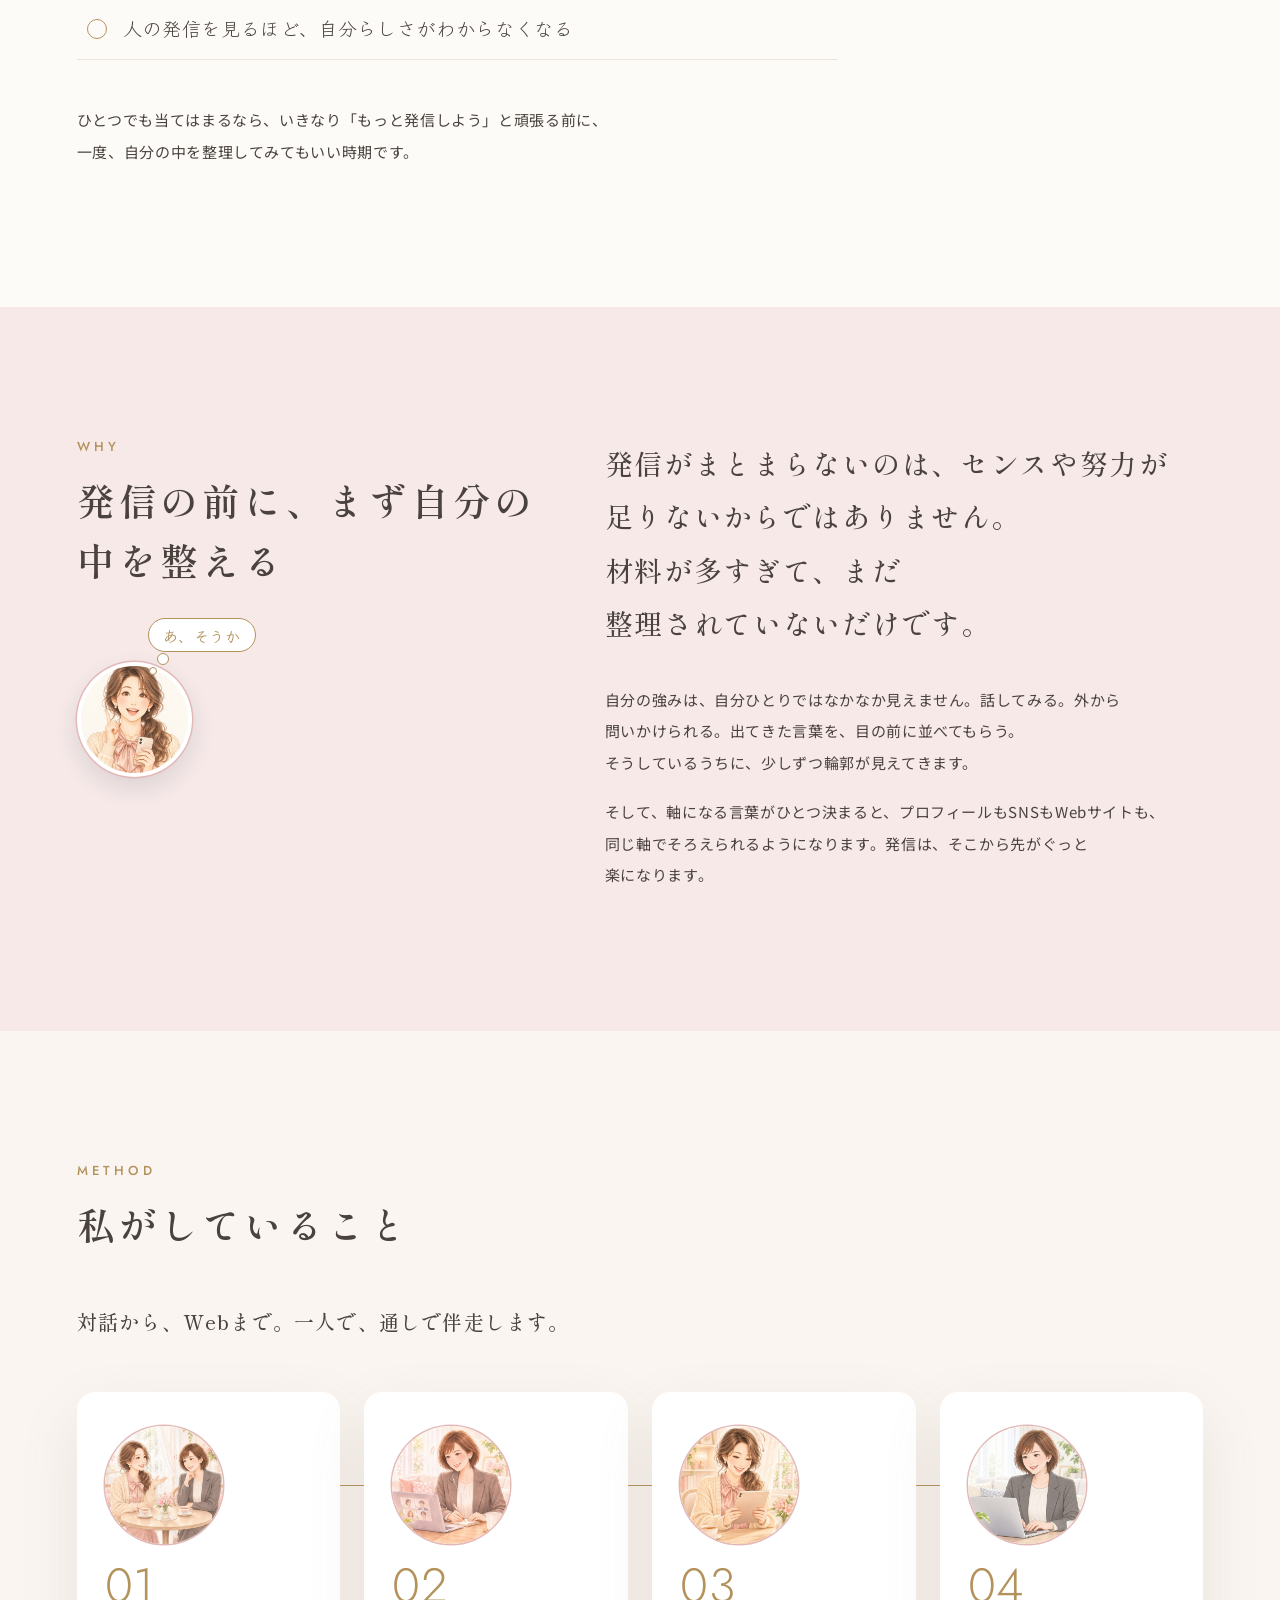
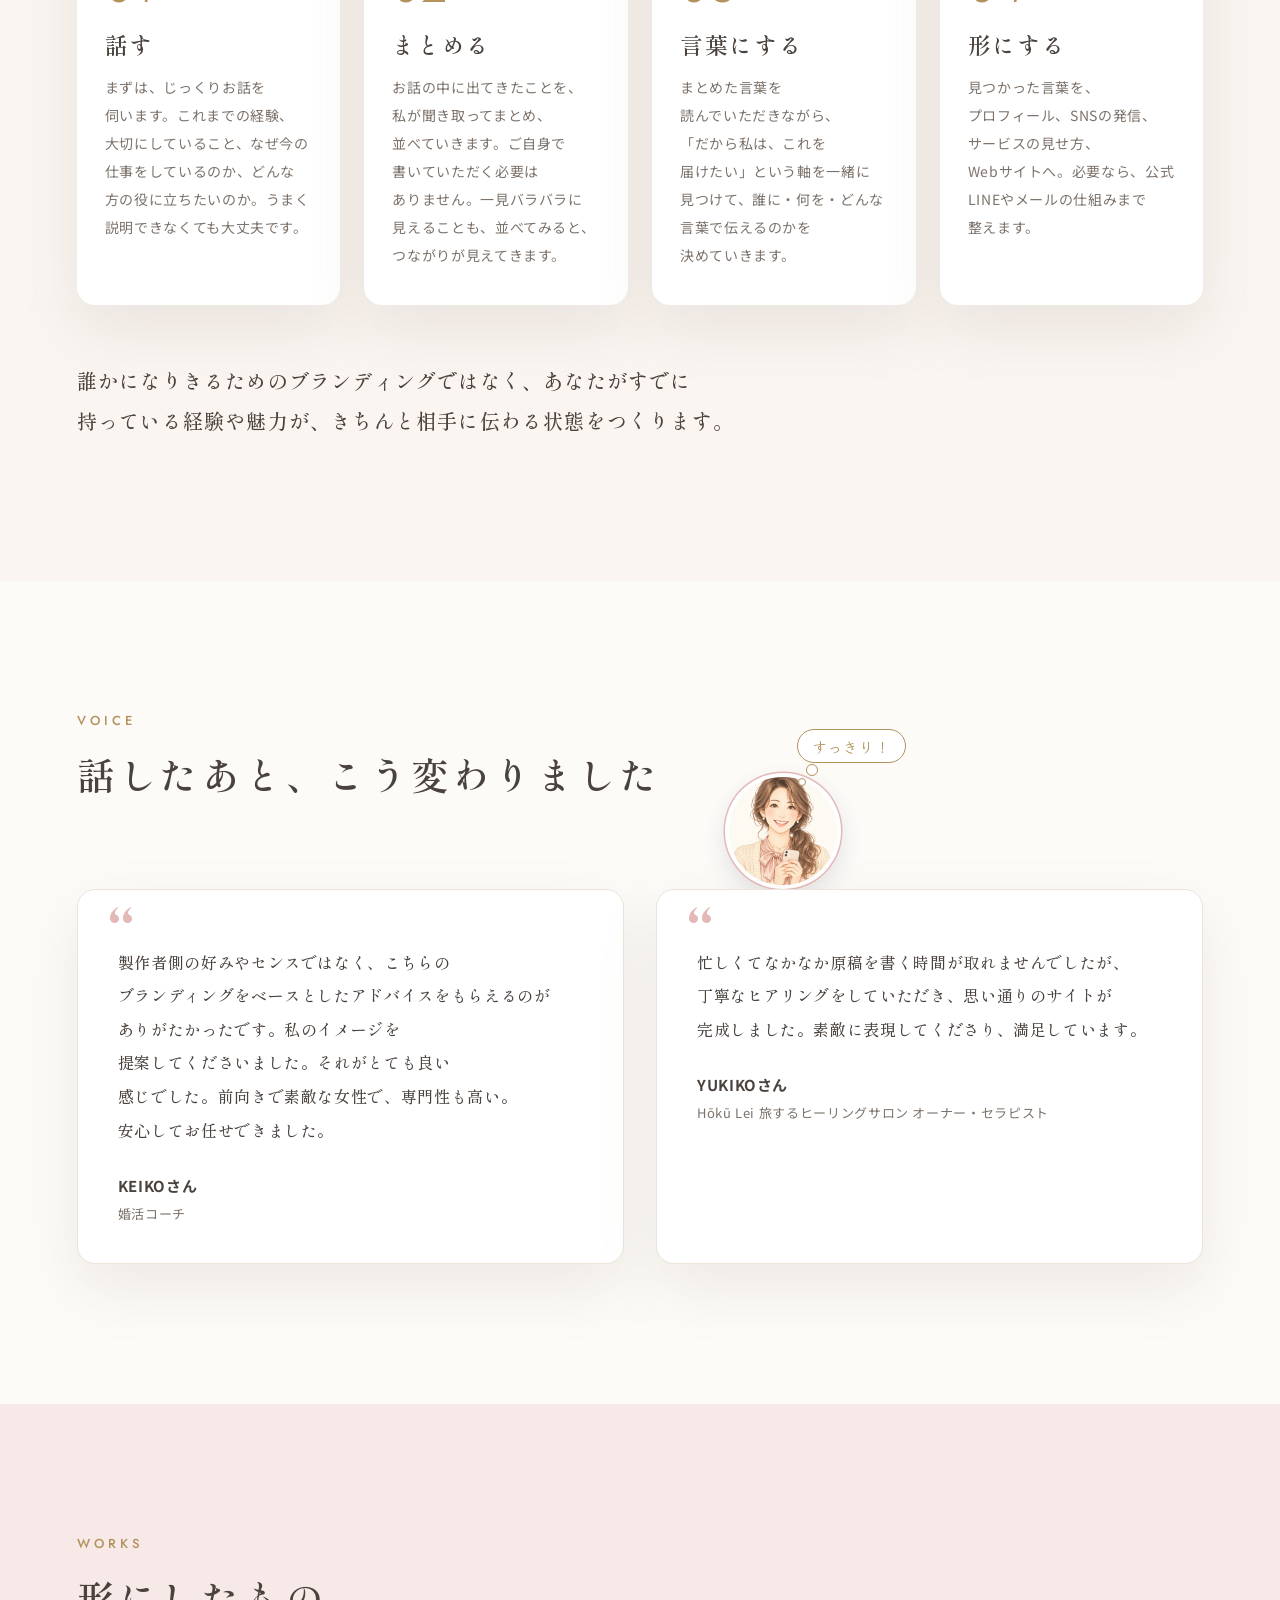
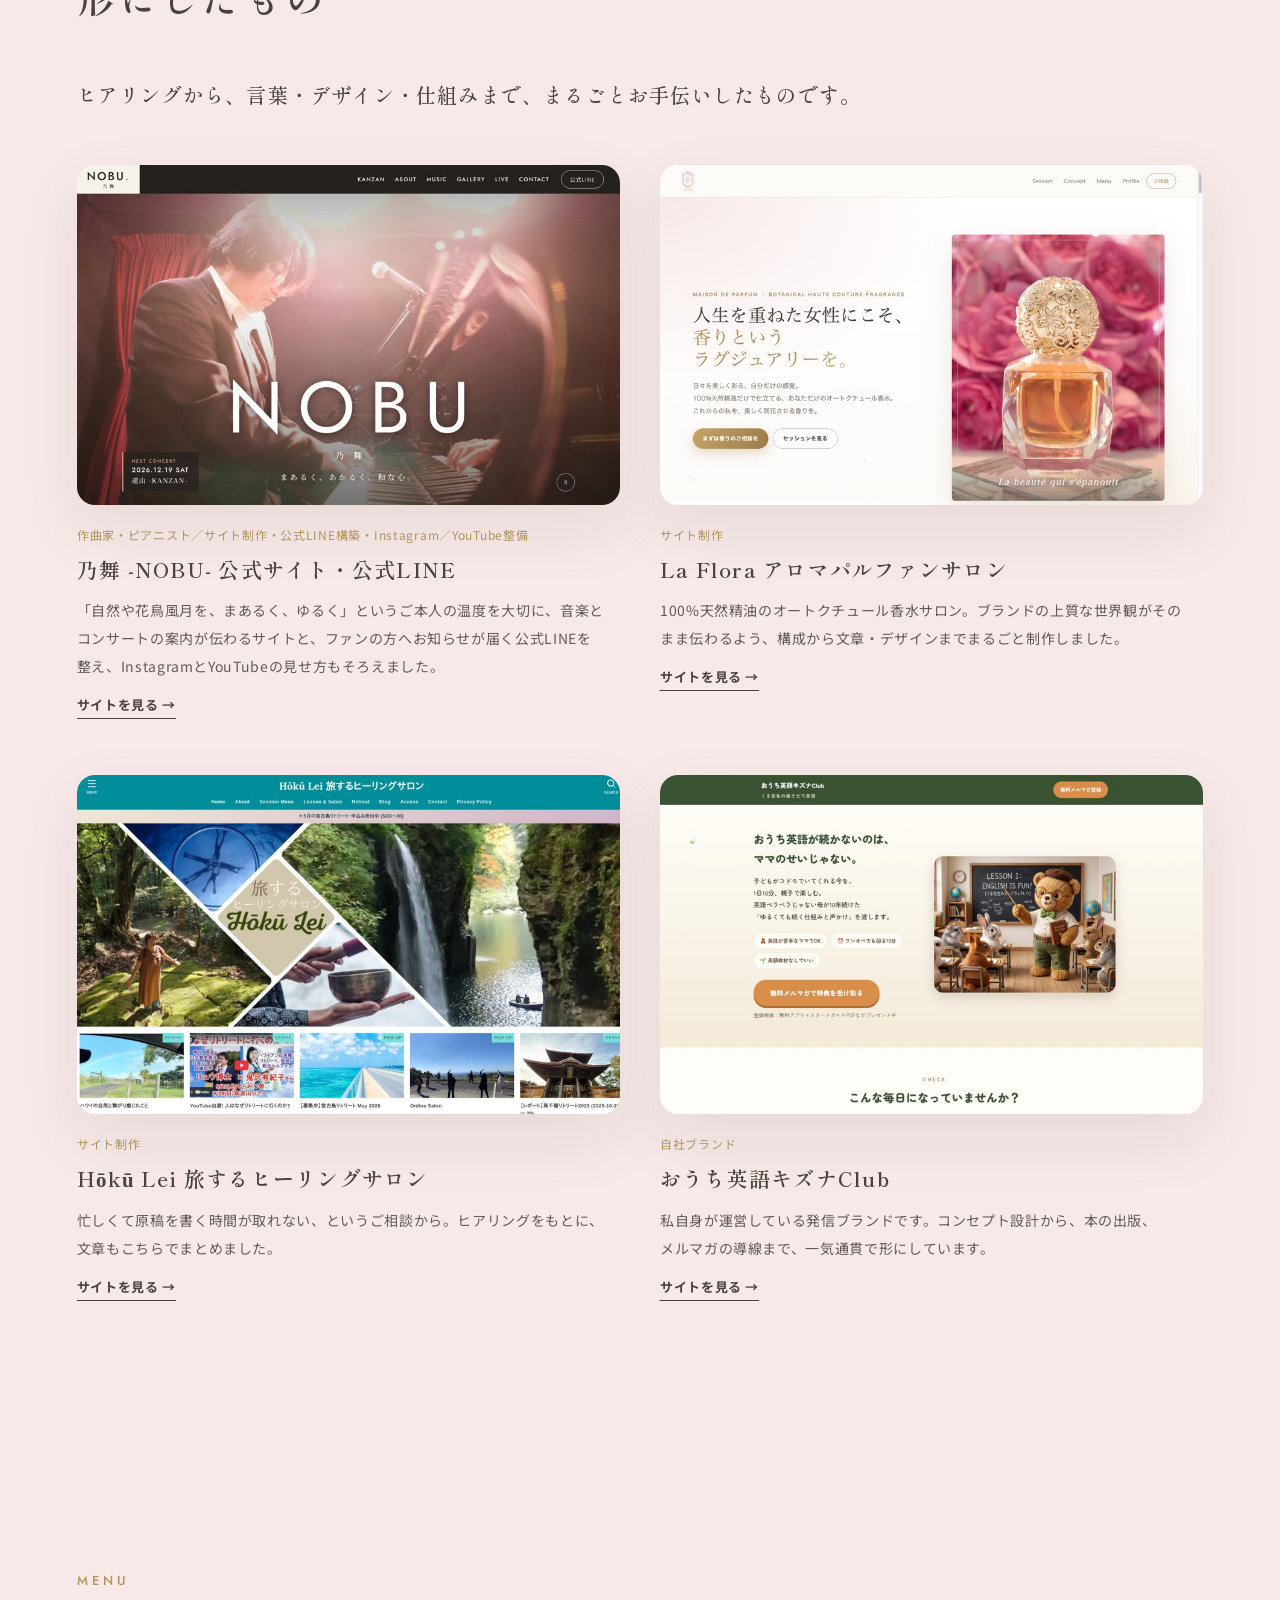
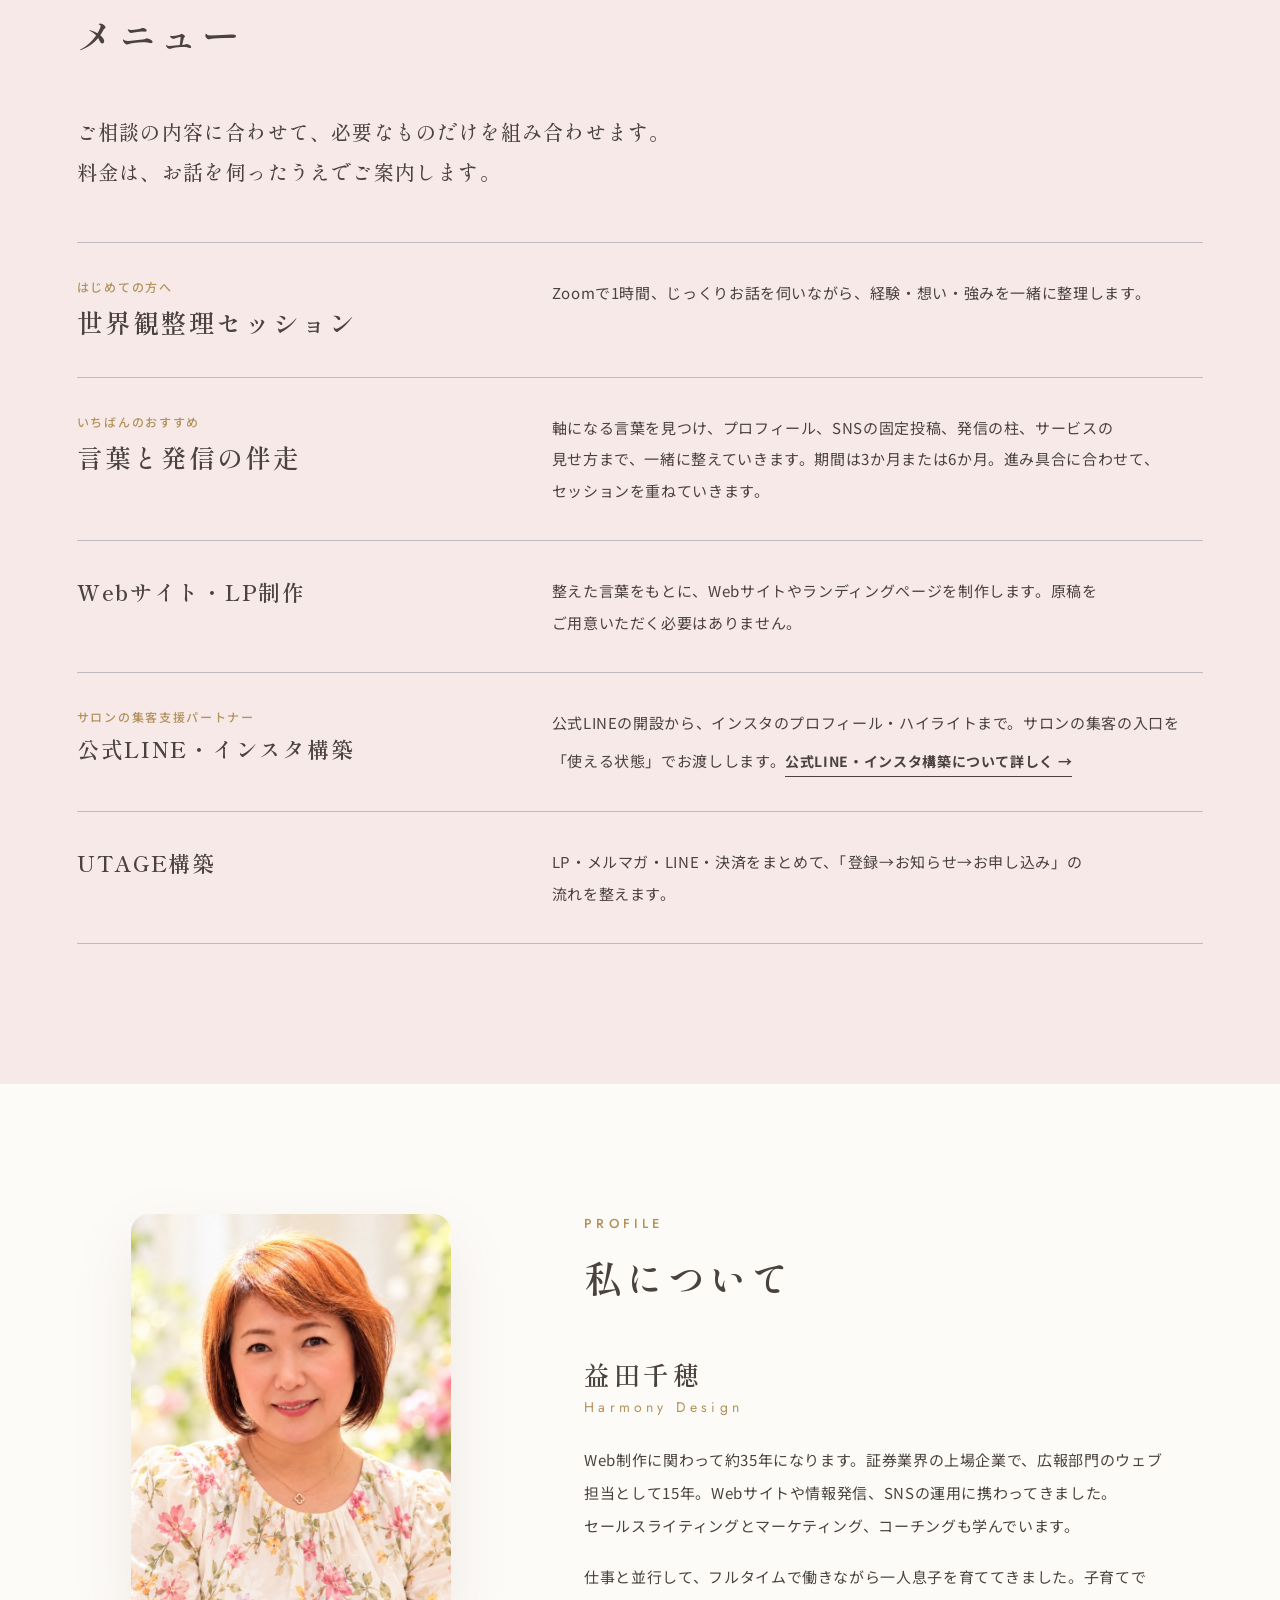
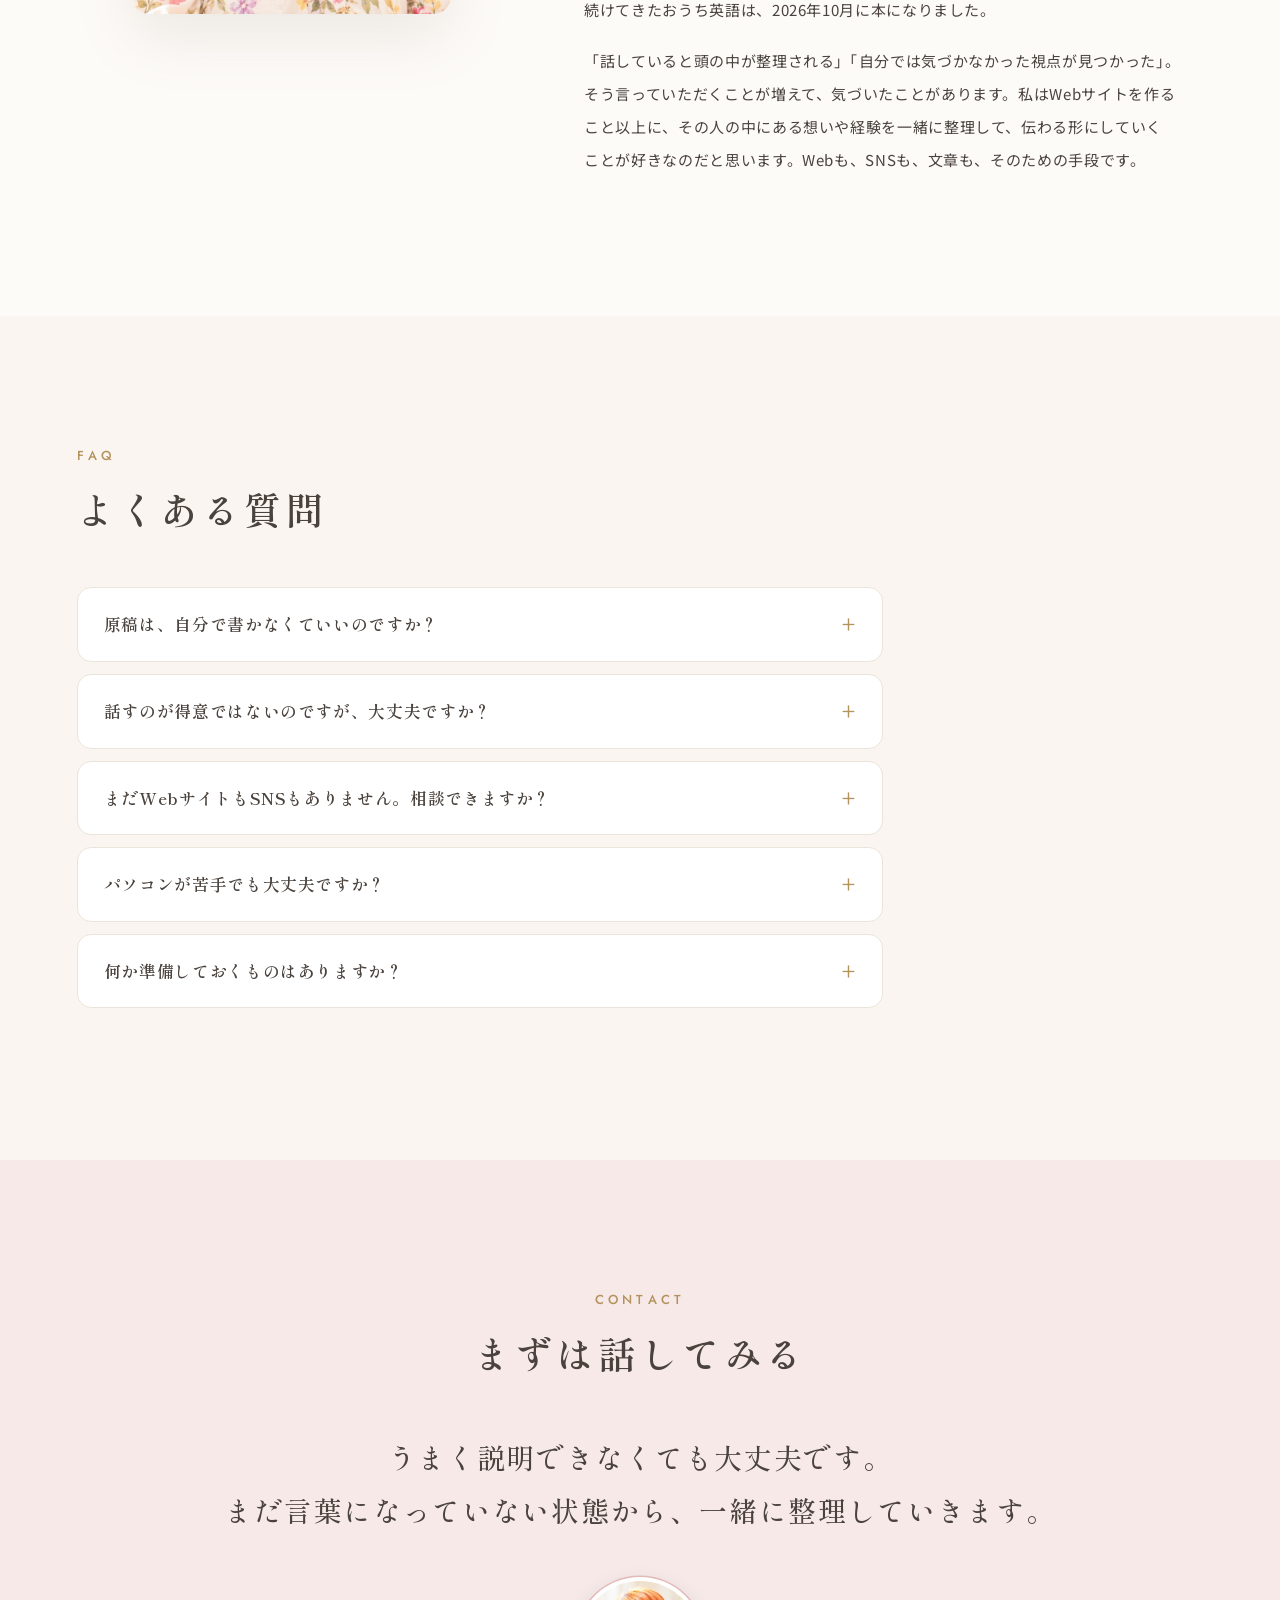
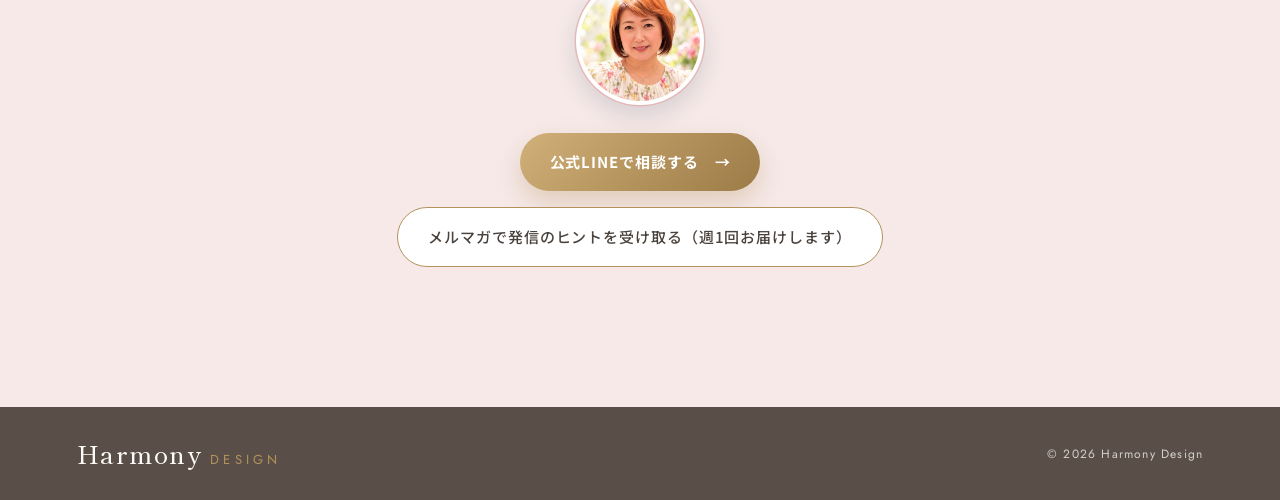
==== commit cc7990c8: "トップのヒーローを「左に言葉・右にサロン写真＋イラストの女性」に作り直し（万年筆の演出はやめる） Co-Authored-By: Claude Opus 5.5 <noreply@anthropic." ====
--- a/index.html
+++ b/index.html
@@ -12,9 +12,9 @@
   <link rel="preconnect" href="https://fonts.googleapis.com">
   <link rel="preconnect" href="https://fonts.gstatic.com" crossorigin>
   <link rel="stylesheet" href="https://fonts.googleapis.com/css2?family=Jost:wght@300;400;500&family=Shippori+Mincho:wght@500;600&family=Klee+One:wght@400;600&family=Noto+Sans+JP:wght@400;500;700&display=swap">
-  <link rel="stylesheet" href="style.css?v=20261118soft4">
+  <link rel="stylesheet" href="style.css?v=20261118soft5">
   <script>document.documentElement.classList.add('js')</script>
-  <script src="site.js?v=20261118soft4" defer></script>
+  <script src="site.js?v=20261118soft5" defer></script>
 </head>
 <body>
   <a class="skip-link" href="#main">本文へ移動</a>
@@ -28,41 +28,23 @@
   </header>
 
   <main id="main">
-    <!-- 1. トップ：散らばった言葉が、1行に整う -->
-    <section class="hero" id="hero" aria-labelledby="hero-title">
-      <div class="hero-stage">
-        <div class="hero-paper" aria-hidden="true"></div>
-        <ul class="scatter" aria-hidden="true">
-          <li style="--x:-27;--y:-24;--r:-6;--mx:-12;--my:-24;--d:0"><span class="bub">私の強みって、何だろう</span></li>
-          <li style="--x:25;--y:-28;--r:5;--mx:12;--my:-12;--d:1"><span class="bub">何を発信すればいいの？</span></li>
-          <li style="--x:-24;--y:18;--r:4;--mx:-6;--my:12;--d:2"><span class="bub">ホームページに、何を書けばいい？</span></li>
-          <li style="--x:22;--y:26;--r:-4;--mx:2;--my:24;--d:3"><span class="bub">やりたいことが多すぎて、まとまらない</span></li>
-          <li style="--x:-2;--y:-40;--r:-2;--mx:0;--my:-36;--d:4"><span class="bub">経験はあるのに、うまく言葉にできない</span></li>
-          <li style="--x:-2;--y:38;--r:3;--mx:16;--my:35;--d:5"><span class="bub">私らしさって？</span></li>
-        </ul>
-        <div class="hero-copy">
-          <p class="hero-eyebrow">言葉と発信の伴走</p>
-          <h1 id="hero-title"><span><span class="nb">まだ言葉に</span><span class="nb">なっていない魅力を、</span></span><span>伝わる発信とWebへ。</span></h1>
-          <p class="hero-sub"><span class="nb">話すうちに、</span><span class="nb">あなたの「伝えたいこと」が言葉になる。</span></p>
-          <div class="hero-buttons">
+    <!-- 1. トップ：左に言葉、右にサロンの写真（2026-11-18 やわらかトーン） -->
+    <section class="top-hero" id="hero" aria-labelledby="hero-title">
+      <div class="inner top-hero-grid">
+        <div class="top-hero-copy">
+          <p class="top-eyebrow reveal">Salon Support Partner</p>
+          <h1 id="hero-title" class="top-title reveal"><span class="nb">まだ言葉に</span><span class="nb">なっていない魅力を、</span><br><span class="nb">伝わる発信とWebへ。</span></h1>
+          <p class="top-tag reveal">サロンの集客支援パートナー｜言葉と発信の伴走</p>
+          <p class="top-sub reveal">お話を伺って、文章は私がまとめます。<br>書かなくて大丈夫です。</p>
+          <div class="top-buttons reveal">
             <a class="btn btn-navy" href="https://lin.ee/rEQQALw" target="_blank" rel="noopener noreferrer">まずは話してみる（公式LINE）<span aria-hidden="true">→</span></a>
-            <a class="text-link" href="https://ml.chiho-m.workers.dev/signup?list=harmony&amp;source=site" target="_blank" rel="noopener noreferrer">発信のヒントを受け取る（メルマガ）</a>
+            <a class="btn btn-outline" href="https://ml.chiho-m.workers.dev/signup?list=harmony&amp;source=site" target="_blank" rel="noopener noreferrer">発信のヒントを受け取る</a>
           </div>
         </div>
-        <svg class="pen" viewBox="0 0 220 40" aria-hidden="true" focusable="false">
-          <path d="M1 20 L30 11 Q34 20 30 29 Z" fill="#c9a96a"/>
-          <path d="M1 20 L30 11 L30 15 Z" fill="#e3cc98"/>
-          <line x1="4" y1="20" x2="22" y2="20" stroke="#8a6d38" stroke-width="1.2"/>
-          <circle cx="20" cy="20" r="1.6" fill="#8a6d38"/>
-          <rect x="30" y="12" width="34" height="16" rx="3" fill="#2b3c58"/>
-          <rect x="62" y="10" width="6" height="20" fill="#c9a96a"/>
-          <path d="M68 9 H200 Q216 9 216 20 Q216 31 200 31 H68 Z" fill="#1f2d44"/>
-          <path d="M72 12 H198 Q208 12 210 17" stroke="#3d5276" stroke-width="2" fill="none" stroke-linecap="round"/>
-          <rect x="120" y="5" width="70" height="4" rx="2" fill="#c9a96a"/>
-          <rect x="182" y="9" width="5" height="22" fill="#c9a96a"/>
-        </svg>
-        <figure class="hero-person" aria-hidden="true"><img class="hp-worry" src="img/salon-worry.jpg" alt="" width="420" height="420"><img class="hp-ah" src="img/salon-joy.jpg" alt="" width="420" height="420"><svg class="hp-spark" viewBox="0 0 50 50"><path d="M15 44.5 L35.7 37 M11.3 38.7 L26.9 23.1 M5.5 35 L13 14.3" /></svg><span class="hp-bubble">そっか！</span></figure>
-        <p class="hero-scroll" aria-hidden="true">scroll</p>
+        <div class="top-visual reveal">
+          <figure class="top-photo"><img src="img/top-hero-salon.jpg" alt="やわらかな光が入る、サロンの施術スペース" width="896" height="1120"></figure>
+          <div class="top-person" aria-hidden="true"><span class="face-bubble">そっか！</span><figure class="face-circle"><img src="img/salon-joy.jpg" alt="" width="420" height="420"></figure></div>
+        </div>
       </div>
     </section>
 
--- a/style.css
+++ b/style.css
@@ -104,6 +104,21 @@
 @keyframes bubbleIn{to{opacity:1;translate:0 0;scale:1}}
 .contact-face{width:clamp(110px,10vw,140px);margin:0 auto 28px}
 
+/* top hero: 左に言葉・右にサロンの写真（2026-11-18） */
+.top-hero{padding:96px 0 120px;background:linear-gradient(115deg,var(--ivory) 45%,#f8ecea 100%);overflow-x:clip}
+.top-hero-grid{display:grid;grid-template-columns:1.1fr .9fr;gap:6%;align-items:center}
+.top-eyebrow{font:500 .8125rem/1.6 var(--en);letter-spacing:.28em;text-transform:uppercase;color:var(--gold);margin-bottom:18px}
+.top-title{font:600 clamp(1.8rem,3.4vw,2.9rem)/1.6 var(--serif);letter-spacing:.08em;color:var(--ink)}
+.top-tag{display:inline-block;margin-top:24px;padding:4px 14px;border:1px solid var(--pink);border-radius:999px;font:500 .8125rem/1.8 var(--sans);letter-spacing:.06em;color:var(--ink);background:#fff}
+.top-sub{font:500 clamp(.95rem,1.3vw,1.05rem)/2.1 var(--serif);letter-spacing:.06em;color:var(--muted);margin:18px 0 34px}
+.top-buttons{display:flex;flex-wrap:wrap;gap:14px}
+.top-visual{position:relative;justify-self:end;width:min(440px,100%)}
+.top-photo img{width:100%;aspect-ratio:4/5;object-fit:cover;border-radius:var(--radius);box-shadow:var(--shadow)}
+.top-photo:after{content:'';position:absolute;inset:14px;border:1px solid rgba(255,255,255,.7);border-radius:12px;pointer-events:none}
+.top-person{position:absolute;left:-12%;bottom:-36px;padding-top:44px}
+.top-person .face-circle{width:clamp(110px,10vw,140px)}
+.top-person .face-bubble{left:58%}
+
 /* buttons */
 .btn{display:inline-flex;align-items:center;justify-content:center;gap:16px;min-height:56px;padding:14px 30px;border-radius:999px;font-weight:700;font-size:.9375rem;letter-spacing:.06em;transition:transform .25s,background .25s}
 .btn:hover{transform:translateY(-2px)}
@@ -290,6 +305,8 @@
   .header-cta{margin-left:auto}
   .steps{grid-template-columns:1fr 1fr}
   .line-hero-grid{grid-template-columns:1fr;gap:56px}
+  .top-hero-grid{grid-template-columns:1fr;gap:56px}
+  .top-visual{justify-self:center;width:min(380px,82%)}
   .reasons{grid-template-columns:1fr 1fr}
   .line-visual{justify-self:center;width:min(380px,82%)}
   .phone.phone-overlay{left:-12%}
@@ -338,6 +355,14 @@
   .reason{padding:24px 14px 20px}
   .reason h3{font-size:1rem;letter-spacing:.02em}
   .line-hero{padding-top:70px}
+  .top-hero{padding:60px 0 90px}
+  .top-sub br{display:none}
+  .top-visual{width:80%;margin:0 0 20px auto}
+  .top-person{left:-16%;bottom:-30px}
+  .top-person .face-circle{width:88px}
+  .top-person .face-bubble{left:60%;right:auto}
+  .top-tag{font-size:.75rem;letter-spacing:.02em}
+  .top-buttons .btn{width:100%}
   .line-visual{width:76%;margin:0 0 30px auto}
   .phone.phone-overlay{left:-20%;bottom:-30px;width:158px;aspect-ratio:9/15}
   .phone-overlay .phone-msg{font-size:.625rem;max-width:100%}
